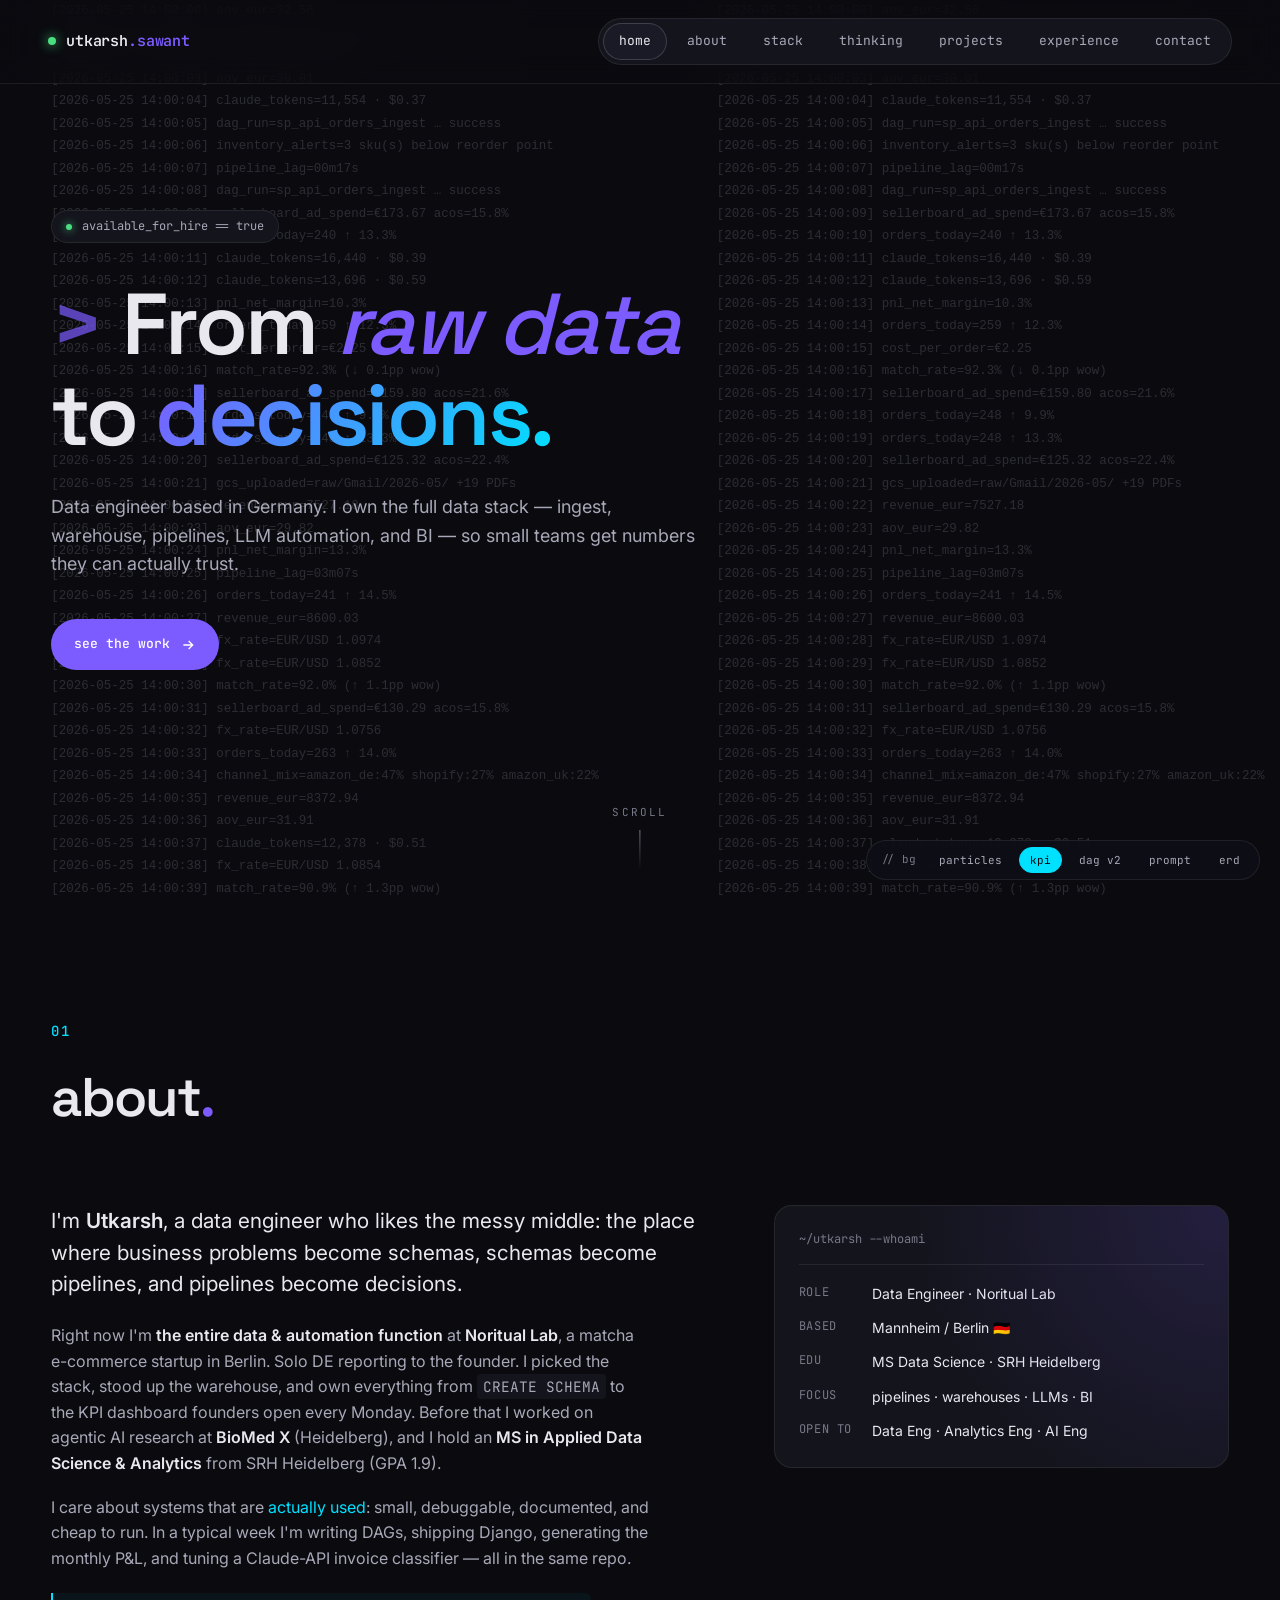
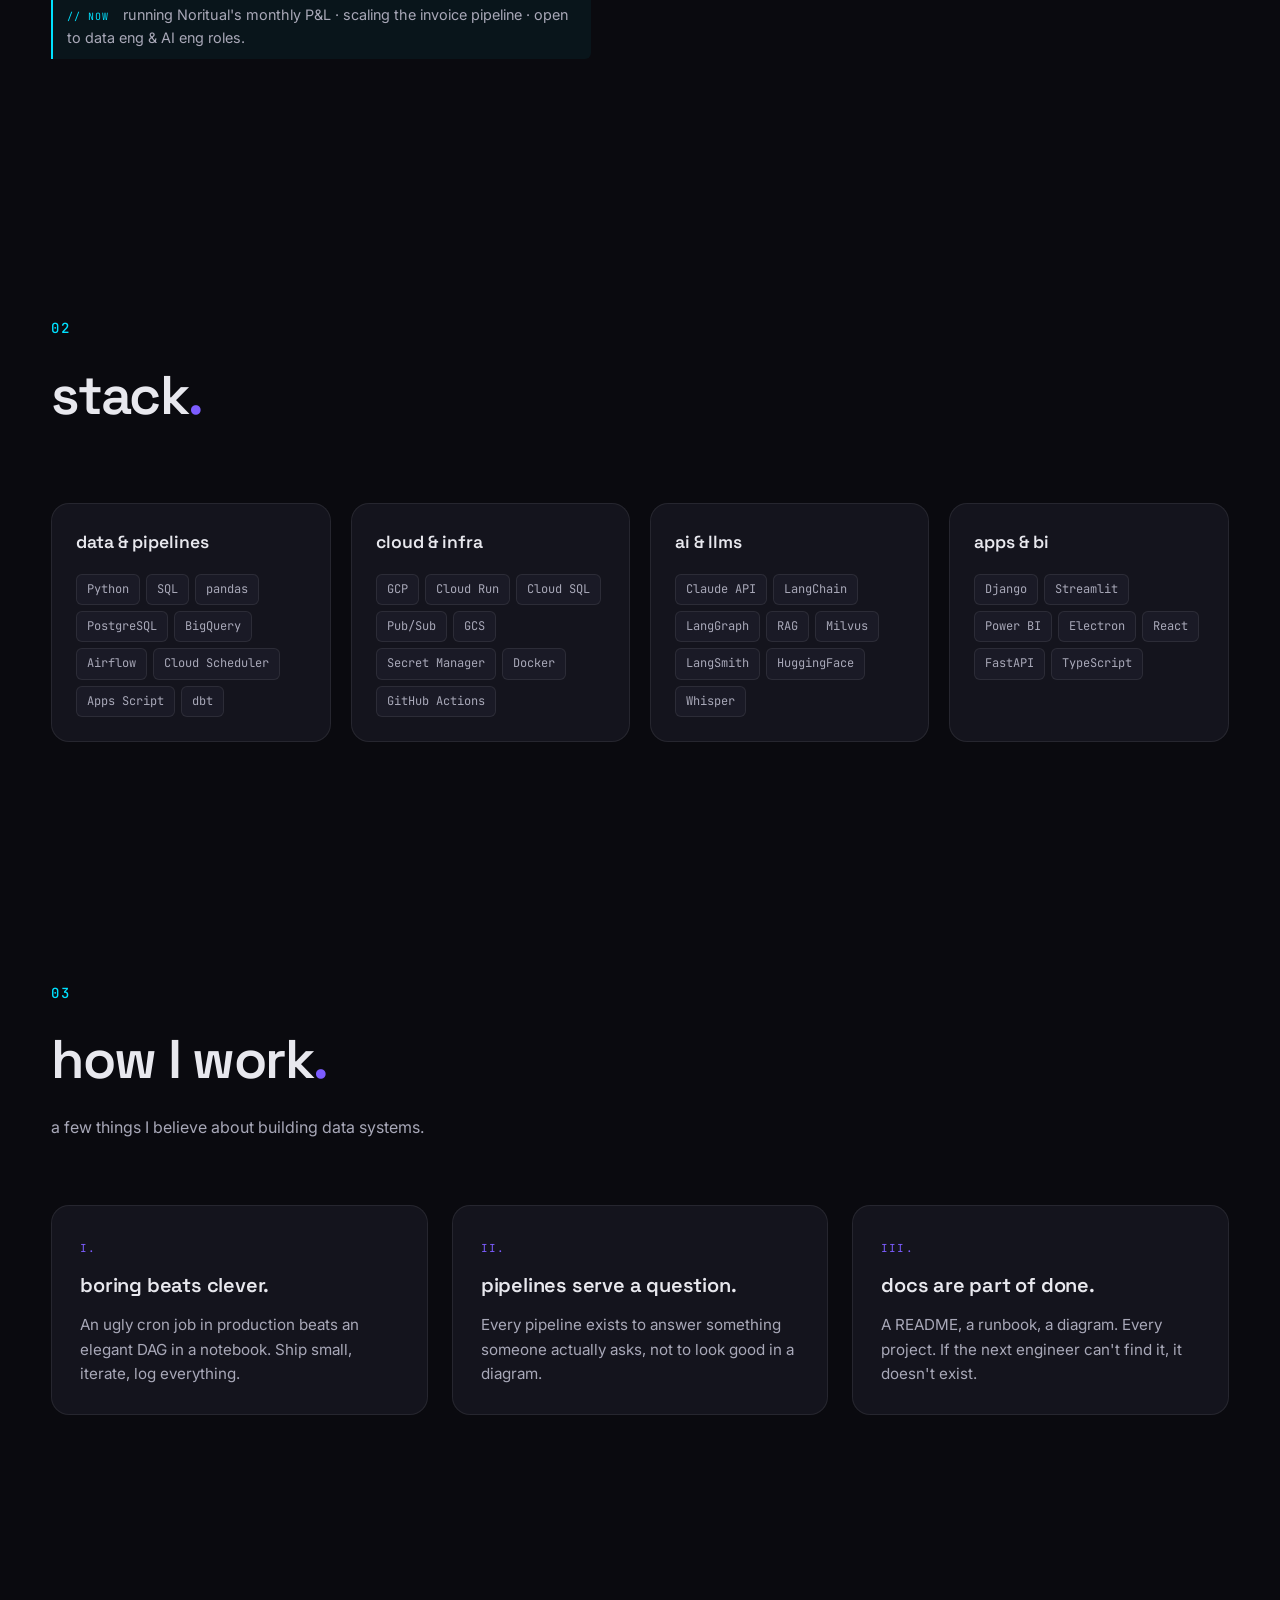
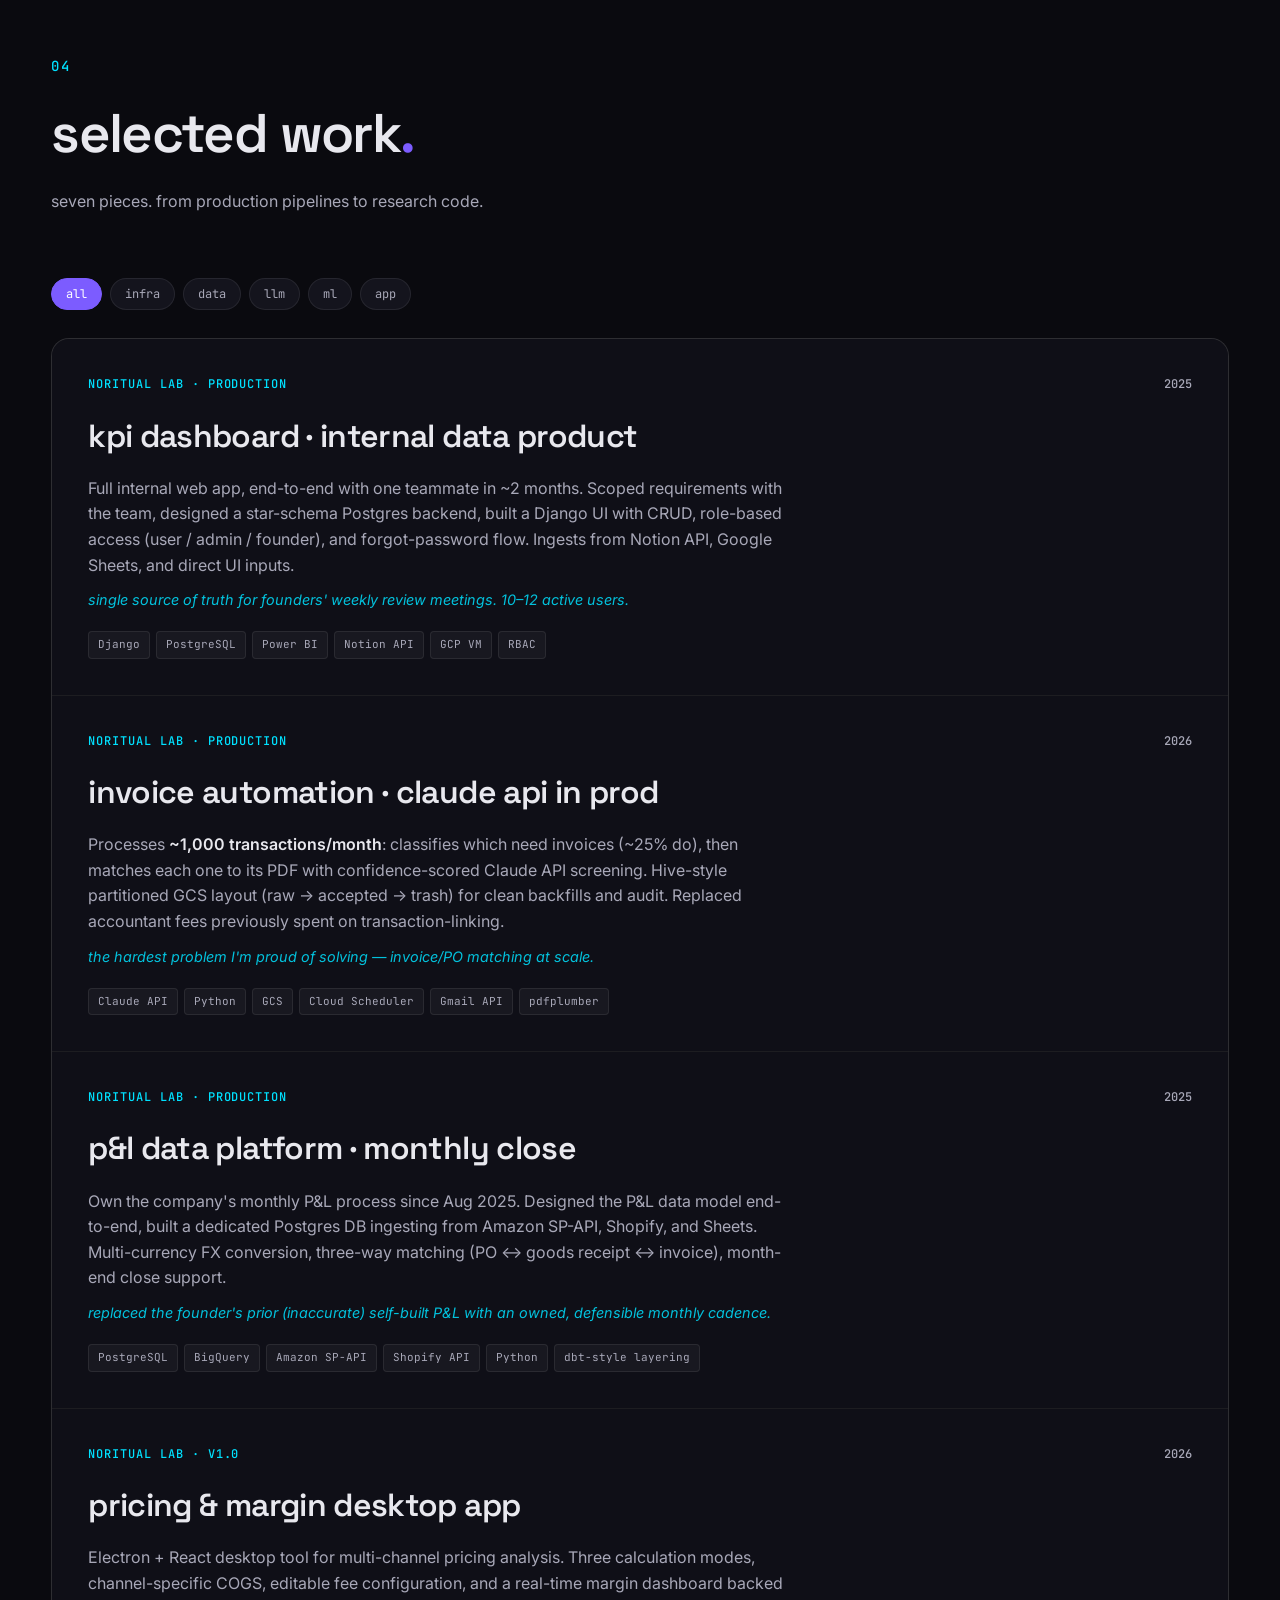
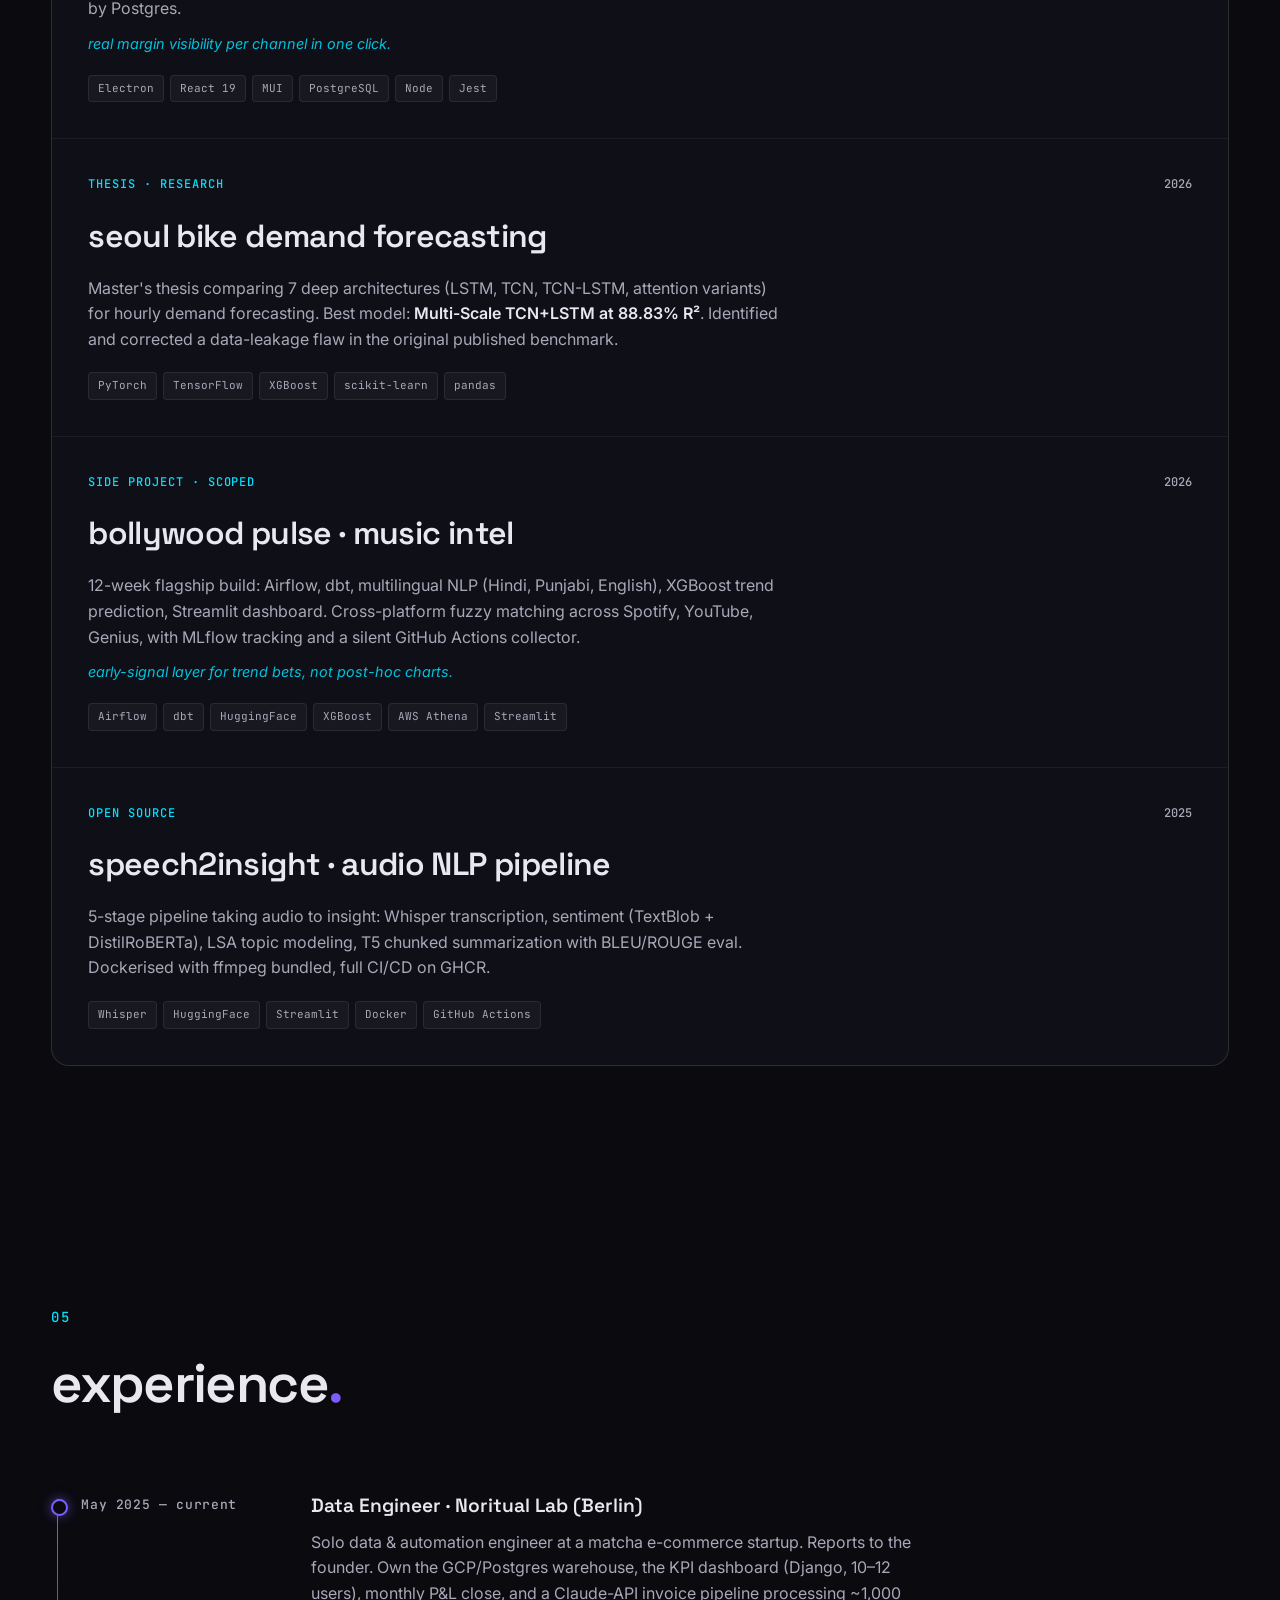
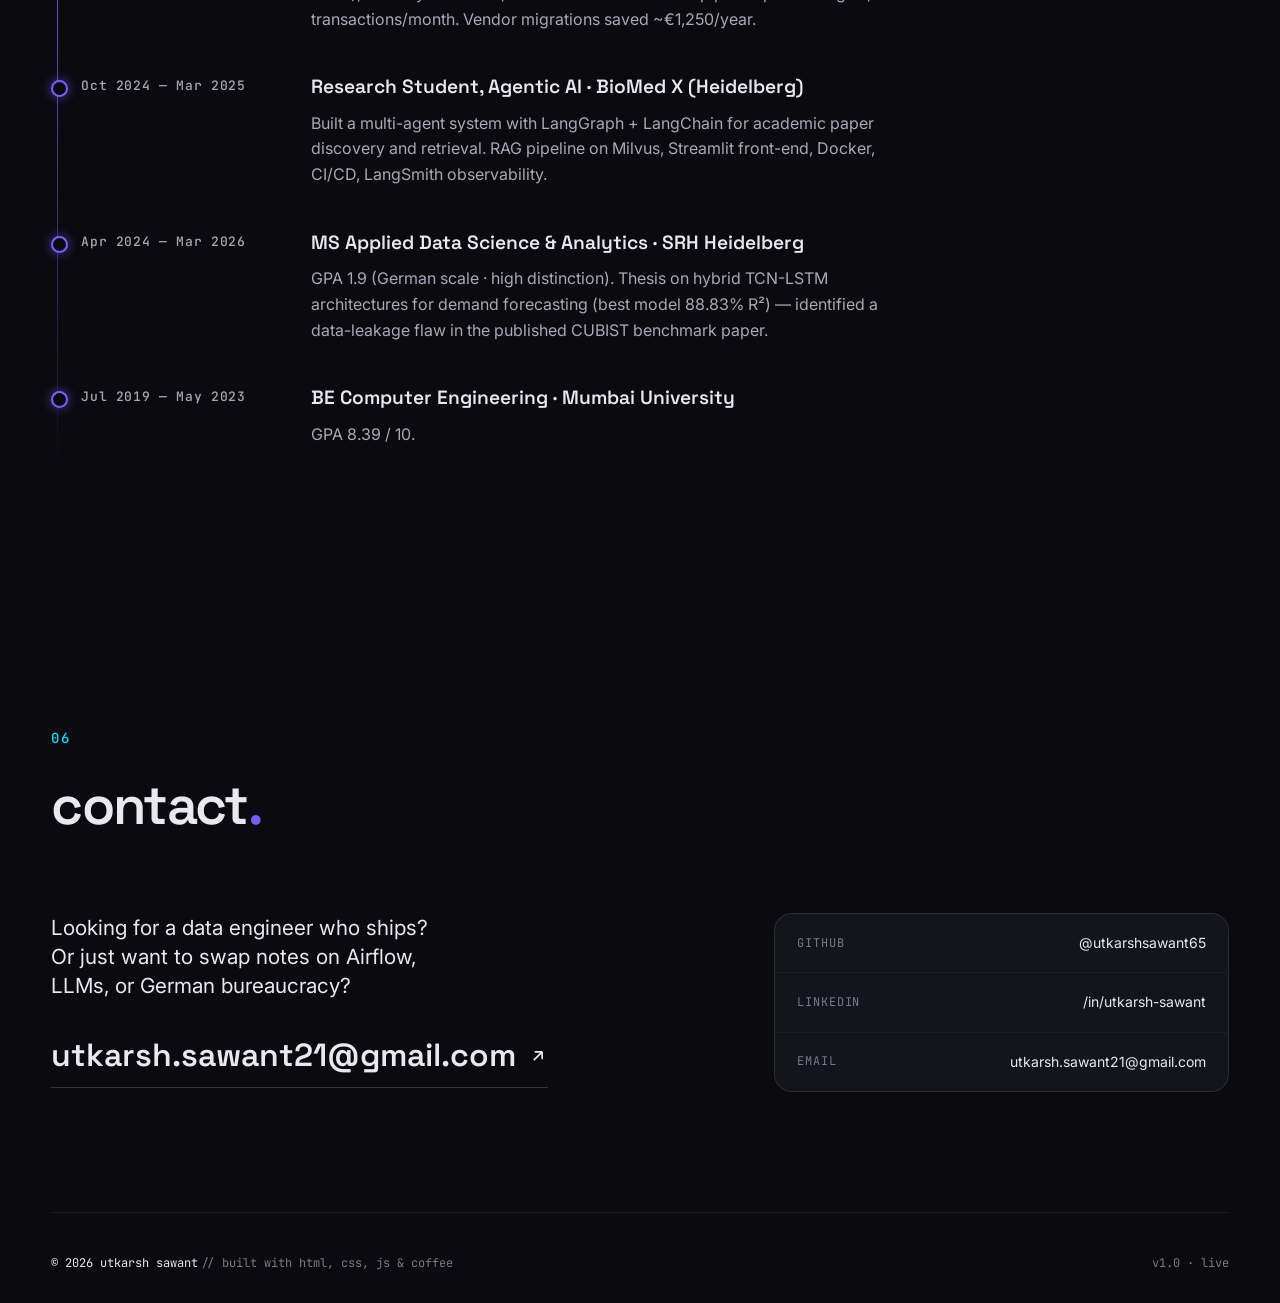
==== index.html @ b23c960d "Portfolio site: HTML/CSS/JS, GitHub Pages-ready" ====
<!doctype html>
<html lang="en">
<head>
  <meta charset="utf-8" />
  <meta name="viewport" content="width=device-width, initial-scale=1" />
  <title>Utkarsh Sawant · Data Engineer</title>
  <meta name="description" content="Utkarsh Sawant. Data engineer building cloud-native pipelines, LLM-integrated automation, and ML systems. Based in Germany." />
  <link rel="preconnect" href="https://fonts.googleapis.com" />
  <link rel="preconnect" href="https://fonts.gstatic.com" crossorigin />
  <link href="https://fonts.googleapis.com/css2?family=Inter:wght@300;400;500;600;700&family=JetBrains+Mono:wght@400;500;600&family=Space+Grotesk:wght@500;600;700&display=swap" rel="stylesheet" />
  <link rel="stylesheet" href="css/styles.css" />
</head>
<body data-bg="kpi">
  <!-- background variants (only the one matching [data-bg] on body is shown) -->
  <canvas id="bg-canvas" class="bg-layer bg-particles" aria-hidden="true"></canvas>
  <div class="grid-overlay bg-layer bg-particles" aria-hidden="true"></div>

  <!-- v2: live KPI ticker (realistic metrics + timestamps streaming) -->
  <div class="bg-layer bg-kpi" aria-hidden="true">
    <pre class="kpi-stream"></pre>
    <pre class="kpi-stream kpi-stream--b"></pre>
  </div>

  <!-- v2: labeled real-pipeline DAG -->
  <div class="bg-layer bg-dag2" aria-hidden="true">
    <svg viewBox="0 0 1600 900" preserveAspectRatio="xMidYMid slice" width="100%" height="100%">
      <g class="dag2-edges" stroke="rgba(124,92,255,0.28)" stroke-width="1.2" fill="none">
        <path id="e1" d="M 240,160 C 380,160 420,300 560,300"/>
        <path id="e2" d="M 240,320 C 380,320 420,300 560,300"/>
        <path id="e3" d="M 240,480 C 380,480 420,460 560,460"/>
        <path id="e4" d="M 240,640 C 380,640 420,640 560,640"/>
        <path id="e5" d="M 720,300 C 860,300 900,380 1040,380"/>
        <path id="e6" d="M 720,460 C 860,460 900,460 1040,460"/>
        <path id="e7" d="M 720,640 C 860,640 900,540 1040,540"/>
        <path id="e8" d="M 1200,380 C 1320,380 1340,460 1460,460"/>
        <path id="e9" d="M 1200,460 C 1320,460 1340,460 1460,460"/>
        <path id="e10" d="M 1200,540 C 1320,540 1340,460 1460,460"/>
      </g>
      <g class="dag2-nodes" font-family="JetBrains Mono, monospace" font-size="13">
        <g transform="translate(140,140)"><rect width="200" height="40" rx="6" fill="rgba(15,15,23,0.85)" stroke="rgba(0,225,255,0.5)"/><text x="100" y="25" text-anchor="middle" fill="#a8a8b8">SP-API · orders</text></g>
        <g transform="translate(140,300)"><rect width="200" height="40" rx="6" fill="rgba(15,15,23,0.85)" stroke="rgba(0,225,255,0.5)"/><text x="100" y="25" text-anchor="middle" fill="#a8a8b8">Shopify · DTC</text></g>
        <g transform="translate(140,460)"><rect width="200" height="40" rx="6" fill="rgba(15,15,23,0.85)" stroke="rgba(0,225,255,0.5)"/><text x="100" y="25" text-anchor="middle" fill="#a8a8b8">Sheets · finance</text></g>
        <g transform="translate(140,620)"><rect width="200" height="40" rx="6" fill="rgba(15,15,23,0.85)" stroke="rgba(0,225,255,0.5)"/><text x="100" y="25" text-anchor="middle" fill="#a8a8b8">Notion · KPI defs</text></g>
        <g transform="translate(560,280)"><rect width="160" height="40" rx="6" fill="rgba(15,15,23,0.85)" stroke="rgba(124,92,255,0.5)"/><text x="80" y="25" text-anchor="middle" fill="#a8a8b8">stg_orders</text></g>
        <g transform="translate(560,440)"><rect width="160" height="40" rx="6" fill="rgba(15,15,23,0.85)" stroke="rgba(124,92,255,0.5)"/><text x="80" y="25" text-anchor="middle" fill="#a8a8b8">stg_txns</text></g>
        <g transform="translate(560,620)"><rect width="160" height="40" rx="6" fill="rgba(15,15,23,0.85)" stroke="rgba(124,92,255,0.5)"/><text x="80" y="25" text-anchor="middle" fill="#a8a8b8">stg_kpi</text></g>
        <g transform="translate(1040,360)"><rect width="160" height="40" rx="6" fill="rgba(15,15,23,0.85)" stroke="rgba(255,92,176,0.5)"/><text x="80" y="25" text-anchor="middle" fill="#a8a8b8">fct_orders</text></g>
        <g transform="translate(1040,440)"><rect width="160" height="40" rx="6" fill="rgba(15,15,23,0.85)" stroke="rgba(255,92,176,0.5)"/><text x="80" y="25" text-anchor="middle" fill="#a8a8b8">fct_pnl</text></g>
        <g transform="translate(1040,520)"><rect width="160" height="40" rx="6" fill="rgba(15,15,23,0.85)" stroke="rgba(255,92,176,0.5)"/><text x="80" y="25" text-anchor="middle" fill="#a8a8b8">mart_kpi</text></g>
        <g transform="translate(1380,440)"><rect width="160" height="40" rx="6" fill="rgba(15,15,23,0.85)" stroke="rgba(0,225,255,0.7)"/><text x="80" y="25" text-anchor="middle" fill="#e8e8ee">dashboard</text></g>
      </g>
      <g class="dag2-pulses" fill="#00e1ff">
        <circle r="3"><animateMotion dur="6s" repeatCount="indefinite"><mpath href="#e1"/></animateMotion></circle>
        <circle r="3"><animateMotion dur="7s" begin="1s" repeatCount="indefinite"><mpath href="#e3"/></animateMotion></circle>
        <circle r="3"><animateMotion dur="6.5s" begin="2.5s" repeatCount="indefinite"><mpath href="#e5"/></animateMotion></circle>
        <circle r="3"><animateMotion dur="6s" begin="3.5s" repeatCount="indefinite"><mpath href="#e6"/></animateMotion></circle>
        <circle r="3"><animateMotion dur="5.5s" begin="4.5s" repeatCount="indefinite"><mpath href="#e9"/></animateMotion></circle>
      </g>
    </svg>
  </div>

  <!-- v2: typing terminal prompt -->
  <div class="bg-layer bg-prompt" aria-hidden="true">
    <pre class="prompt-window">
<span class="prompt-header mono">noritual@prod-warehouse · psql 15.4</span>
<span class="prompt-line mono"><span class="prompt-ps">noritual=&gt;</span> <span class="prompt-typed"></span><span class="prompt-cursor">_</span></span>
    </pre>
  </div>

  <!-- v2: ER diagram ghost -->
  <div class="bg-layer bg-erd" aria-hidden="true">
    <svg viewBox="0 0 1600 900" preserveAspectRatio="xMidYMid slice" width="100%" height="100%" font-family="JetBrains Mono, monospace" font-size="12">
      <g stroke="rgba(124,92,255,0.22)" stroke-width="1" fill="none">
        <path d="M 320,260 C 460,260 520,420 660,420"/>
        <path d="M 320,540 C 460,540 520,460 660,460"/>
        <path d="M 980,420 C 1120,420 1180,260 1320,260"/>
        <path d="M 980,460 C 1120,460 1180,540 1320,540"/>
      </g>
      <g class="erd-tables">
        <g transform="translate(160,200)">
          <rect width="260" height="180" rx="4" fill="rgba(15,15,23,0.7)" stroke="rgba(0,225,255,0.35)"/>
          <text x="14" y="26" fill="#00e1ff">fct_orders</text>
          <line x1="0" y1="38" x2="260" y2="38" stroke="rgba(0,225,255,0.25)"/>
          <text x="14" y="60" fill="#a8a8b8">order_id      PK uuid</text>
          <text x="14" y="80" fill="#a8a8b8">sku_id        FK uuid</text>
          <text x="14" y="100" fill="#a8a8b8">channel       text</text>
          <text x="14" y="120" fill="#a8a8b8">order_date    timestamp</text>
          <text x="14" y="140" fill="#a8a8b8">revenue_eur   numeric</text>
          <text x="14" y="160" fill="#a8a8b8">cogs_eur      numeric</text>
        </g>
        <g transform="translate(160,480)">
          <rect width="260" height="160" rx="4" fill="rgba(15,15,23,0.7)" stroke="rgba(124,92,255,0.35)"/>
          <text x="14" y="26" fill="#7c5cff">fct_invoices</text>
          <line x1="0" y1="38" x2="260" y2="38" stroke="rgba(124,92,255,0.25)"/>
          <text x="14" y="60" fill="#a8a8b8">invoice_id    PK uuid</text>
          <text x="14" y="80" fill="#a8a8b8">txn_id        FK uuid</text>
          <text x="14" y="100" fill="#a8a8b8">vendor_name   text</text>
          <text x="14" y="120" fill="#a8a8b8">amount_eur    numeric</text>
          <text x="14" y="140" fill="#a8a8b8">match_conf    numeric</text>
        </g>
        <g transform="translate(660,380)">
          <rect width="320" height="160" rx="4" fill="rgba(15,15,23,0.7)" stroke="rgba(255,92,176,0.35)"/>
          <text x="14" y="26" fill="#ff5cb0">mart_pnl_monthly</text>
          <line x1="0" y1="38" x2="320" y2="38" stroke="rgba(255,92,176,0.25)"/>
          <text x="14" y="60" fill="#a8a8b8">month         PK date</text>
          <text x="14" y="80" fill="#a8a8b8">revenue_total numeric</text>
          <text x="14" y="100" fill="#a8a8b8">cogs_total    numeric</text>
          <text x="14" y="120" fill="#a8a8b8">opex_total    numeric</text>
          <text x="14" y="140" fill="#a8a8b8">net_margin    numeric</text>
        </g>
        <g transform="translate(1320,200)">
          <rect width="220" height="140" rx="4" fill="rgba(15,15,23,0.7)" stroke="rgba(0,225,255,0.35)"/>
          <text x="14" y="26" fill="#00e1ff">dim_sku</text>
          <line x1="0" y1="38" x2="220" y2="38" stroke="rgba(0,225,255,0.25)"/>
          <text x="14" y="60" fill="#a8a8b8">sku_id    PK uuid</text>
          <text x="14" y="80" fill="#a8a8b8">sku_name  text</text>
          <text x="14" y="100" fill="#a8a8b8">category  text</text>
          <text x="14" y="120" fill="#a8a8b8">launched  date</text>
        </g>
        <g transform="translate(1320,480)">
          <rect width="220" height="140" rx="4" fill="rgba(15,15,23,0.7)" stroke="rgba(0,225,255,0.35)"/>
          <text x="14" y="26" fill="#00e1ff">dim_channel</text>
          <line x1="0" y1="38" x2="220" y2="38" stroke="rgba(0,225,255,0.25)"/>
          <text x="14" y="60" fill="#a8a8b8">channel_id  PK</text>
          <text x="14" y="80" fill="#a8a8b8">name        text</text>
          <text x="14" y="100" fill="#a8a8b8">fee_pct     numeric</text>
          <text x="14" y="120" fill="#a8a8b8">currency    text</text>
        </g>
      </g>
    </svg>
  </div>

  <!-- background switcher (temporary, for A/B testing) -->
  <div class="bg-switcher" role="group" aria-label="background style">
    <span class="bg-switcher-label mono">// bg</span>
    <button type="button" data-bg-pick="particles" title="particles + grid (baseline)">particles</button>
    <button type="button" data-bg-pick="kpi" title="live KPI ticker">kpi</button>
    <button type="button" data-bg-pick="dag2" title="labeled DAG pipeline">dag v2</button>
    <button type="button" data-bg-pick="prompt" title="typing psql prompt">prompt</button>
    <button type="button" data-bg-pick="erd" title="ER diagram ghost">erd</button>
  </div>

  <div class="cursor-glow" aria-hidden="true"></div>

  <header class="site-header">
    <a href="#home" class="brand">
      <span class="brand-dot"></span>
      <span class="brand-text">utkarsh<span class="brand-accent">.sawant</span></span>
    </a>
    <button class="nav-toggle" aria-label="Toggle navigation" aria-expanded="false">
      <span></span><span></span><span></span>
    </button>
    <nav class="primary-nav" aria-label="Primary">
      <ul>
        <li><a href="#home" data-nav>home</a></li>
        <li><a href="#about" data-nav>about</a></li>
        <li><a href="#stack" data-nav>stack</a></li>
        <li><a href="#thinking" data-nav>thinking</a></li>
        <li><a href="#projects" data-nav>projects</a></li>
        <li><a href="#experience" data-nav>experience</a></li>
        <li><a href="#contact" data-nav>contact</a></li>
      </ul>
    </nav>
  </header>

  <main>
    <!-- HERO -->
    <section id="home" class="hero">
      <div class="hero-meta" data-animate>
        <span class="status-dot"></span>
        <span class="mono">available_for_hire == true</span>
      </div>
      <h1 class="hero-title">
        <span class="line" data-animate><span class="muted">&gt;</span> From <em>raw data</em></span>
        <span class="line" data-animate>to <span class="grad">decisions.</span></span>
      </h1>
      <p class="hero-sub" data-animate>
        Data engineer based in Germany. I own the full data stack — ingest,
        warehouse, pipelines, LLM automation, and BI — so small teams get
        numbers they can actually trust.
      </p>
      <div class="hero-cta" data-animate>
        <a href="#projects" class="btn btn-primary">
          <span>see the work</span>
          <svg viewBox="0 0 24 24" width="16" height="16" fill="none" stroke="currentColor" stroke-width="2"><path d="M5 12h14M13 6l6 6-6 6"/></svg>
        </a>
      </div>
      <div class="scroll-hint" aria-hidden="true">
        <span>scroll</span>
        <div class="scroll-line"></div>
      </div>
    </section>

    <!-- ABOUT -->
    <section id="about" class="section">
      <div class="section-head" data-animate>
        <span class="section-num mono">01</span>
        <h2>about<span class="dot">.</span></h2>
      </div>
      <div class="about-grid">
        <div class="about-text" data-animate>
          <p class="lead">
            I'm <strong>Utkarsh</strong>, a data engineer who likes the messy middle:
            the place where business problems become schemas, schemas become pipelines,
            and pipelines become decisions.
          </p>
          <p>
            Right now I'm <strong>the entire data &amp; automation function</strong>
            at <strong>Noritual Lab</strong>, a matcha e-commerce startup in Berlin.
            Solo DE reporting to the founder. I picked the stack, stood up the
            warehouse, and own everything from <span class="mono inline">CREATE SCHEMA</span>
            to the KPI dashboard founders open every Monday. Before that I worked
            on agentic AI research at <strong>BioMed X</strong> (Heidelberg), and I
            hold an <strong>MS in Applied Data Science &amp; Analytics</strong>
            from SRH Heidelberg (GPA 1.9).
          </p>
          <p>
            I care about systems that are <em>actually used</em>: small, debuggable,
            documented, and cheap to run. In a typical week I'm writing DAGs,
            shipping Django, generating the monthly P&amp;L, and tuning a
            Claude-API invoice classifier — all in the same repo.
          </p>
          <p class="now-line">
            <span class="mono now-label">// now</span>
            running Noritual's monthly P&amp;L · scaling the invoice pipeline · open to data eng &amp; AI eng roles.
          </p>
        </div>
        <aside class="about-card" data-animate>
          <div class="card-header mono">~/utkarsh --whoami</div>
          <dl>
            <dt>role</dt><dd>Data Engineer · Noritual Lab</dd>
            <dt>based</dt><dd>Mannheim / Berlin 🇩🇪</dd>
            <dt>edu</dt><dd>MS Data Science · SRH Heidelberg</dd>
            <dt>focus</dt><dd>pipelines · warehouses · LLMs · BI</dd>
            <dt>open to</dt><dd>Data Eng · Analytics Eng · AI Eng</dd>
          </dl>
        </aside>
      </div>
    </section>

    <!-- STACK -->
    <section id="stack" class="section">
      <div class="section-head" data-animate>
        <span class="section-num mono">02</span>
        <h2>stack<span class="dot">.</span></h2>
      </div>
      <div class="stack-grid">
        <article class="stack-card" data-animate>
          <header><h3>data &amp; pipelines</h3></header>
          <ul class="chips">
            <li>Python</li><li>SQL</li><li>pandas</li><li>PostgreSQL</li>
            <li>BigQuery</li><li>Airflow</li><li>Cloud Scheduler</li>
            <li>Apps Script</li><li>dbt</li>
          </ul>
        </article>
        <article class="stack-card" data-animate>
          <header><h3>cloud &amp; infra</h3></header>
          <ul class="chips">
            <li>GCP</li><li>Cloud Run</li><li>Cloud SQL</li>
            <li>Pub/Sub</li><li>GCS</li><li>Secret Manager</li>
            <li>Docker</li><li>GitHub Actions</li>
          </ul>
        </article>
        <article class="stack-card" data-animate>
          <header><h3>ai &amp; llms</h3></header>
          <ul class="chips">
            <li>Claude API</li><li>LangChain</li><li>LangGraph</li>
            <li>RAG</li><li>Milvus</li><li>LangSmith</li>
            <li>HuggingFace</li><li>Whisper</li>
          </ul>
        </article>
        <article class="stack-card" data-animate>
          <header><h3>apps &amp; bi</h3></header>
          <ul class="chips">
            <li>Django</li><li>Streamlit</li><li>Power BI</li>
            <li>Electron</li><li>React</li><li>FastAPI</li>
            <li>TypeScript</li>
          </ul>
        </article>
      </div>
    </section>

    <!-- HOW I THINK -->
    <section id="thinking" class="section">
      <div class="section-head" data-animate>
        <span class="section-num mono">03</span>
        <h2>how I work<span class="dot">.</span></h2>
        <p class="section-sub">a few things I believe about building data systems.</p>
      </div>
      <div class="principles">
        <article class="principle" data-animate>
          <span class="principle-num mono">i.</span>
          <h3>boring beats clever.</h3>
          <p>An ugly cron job in production beats an elegant DAG in a notebook. Ship small, iterate, log everything.</p>
        </article>
        <article class="principle" data-animate>
          <span class="principle-num mono">ii.</span>
          <h3>pipelines serve a question.</h3>
          <p>Every pipeline exists to answer something someone actually asks, not to look good in a diagram.</p>
        </article>
        <article class="principle" data-animate>
          <span class="principle-num mono">iii.</span>
          <h3>docs are part of done.</h3>
          <p>A README, a runbook, a diagram. Every project. If the next engineer can't find it, it doesn't exist.</p>
        </article>
      </div>
    </section>

    <!-- PROJECTS -->
    <section id="projects" class="section">
      <div class="section-head" data-animate>
        <span class="section-num mono">04</span>
        <h2>selected work<span class="dot">.</span></h2>
        <p class="section-sub">seven pieces. from production pipelines to research code.</p>
      </div>

      <div class="project-filters" role="tablist" data-animate>
        <button class="chip-filter is-active" data-filter="all" type="button">all</button>
        <button class="chip-filter" data-filter="infra" type="button">infra</button>
        <button class="chip-filter" data-filter="data" type="button">data</button>
        <button class="chip-filter" data-filter="llm" type="button">llm</button>
        <button class="chip-filter" data-filter="ml" type="button">ml</button>
        <button class="chip-filter" data-filter="app" type="button">app</button>
      </div>

      <div class="project-list">

        <article class="project" data-tags="app data" data-animate>
          <div class="project-meta">
            <span class="mono tag">noritual lab · production</span>
            <span class="mono year">2025</span>
          </div>
          <h3>kpi dashboard · internal data product</h3>
          <p class="project-blurb">
            Full internal web app, end-to-end with one teammate in ~2 months.
            Scoped requirements with the team, designed a star-schema Postgres
            backend, built a Django UI with CRUD, role-based access (user /
            admin / founder), and forgot-password flow. Ingests from Notion API,
            Google Sheets, and direct UI inputs.
            <span class="why">single source of truth for founders' weekly review meetings. 10–12 active users.</span>
          </p>
          <ul class="project-tech">
            <li>Django</li><li>PostgreSQL</li><li>Power BI</li>
            <li>Notion API</li><li>GCP VM</li><li>RBAC</li>
          </ul>
        </article>

        <article class="project" data-tags="llm data infra" data-animate>
          <div class="project-meta">
            <span class="mono tag">noritual lab · production</span>
            <span class="mono year">2026</span>
          </div>
          <h3>invoice automation · claude api in prod</h3>
          <p class="project-blurb">
            Processes <strong>~1,000 transactions/month</strong>: classifies
            which need invoices (~25% do), then matches each one to its PDF
            with confidence-scored Claude API screening. Hive-style partitioned
            GCS layout (raw → accepted → trash) for clean backfills and audit.
            Replaced accountant fees previously spent on transaction-linking.
            <span class="why">the hardest problem I'm proud of solving — invoice/PO matching at scale.</span>
          </p>
          <ul class="project-tech">
            <li>Claude API</li><li>Python</li><li>GCS</li>
            <li>Cloud Scheduler</li><li>Gmail API</li><li>pdfplumber</li>
          </ul>
        </article>

        <article class="project" data-tags="infra data" data-animate>
          <div class="project-meta">
            <span class="mono tag">noritual lab · production</span>
            <span class="mono year">2025</span>
          </div>
          <h3>p&amp;l data platform · monthly close</h3>
          <p class="project-blurb">
            Own the company's monthly P&amp;L process since Aug 2025. Designed
            the P&amp;L data model end-to-end, built a dedicated Postgres DB
            ingesting from Amazon SP-API, Shopify, and Sheets. Multi-currency
            FX conversion, three-way matching (PO ↔ goods receipt ↔ invoice),
            month-end close support.
            <span class="why">replaced the founder's prior (inaccurate) self-built P&amp;L with an owned, defensible monthly cadence.</span>
          </p>
          <ul class="project-tech">
            <li>PostgreSQL</li><li>BigQuery</li><li>Amazon SP-API</li>
            <li>Shopify API</li><li>Python</li><li>dbt-style layering</li>
          </ul>
        </article>

        <article class="project" data-tags="app data" data-animate>
          <div class="project-meta">
            <span class="mono tag">noritual lab · v1.0</span>
            <span class="mono year">2026</span>
          </div>
          <h3>pricing &amp; margin desktop app</h3>
          <p class="project-blurb">
            Electron + React desktop tool for multi-channel pricing analysis.
            Three calculation modes, channel-specific COGS, editable fee
            configuration, and a real-time margin dashboard backed by Postgres.
            <span class="why">real margin visibility per channel in one click.</span>
          </p>
          <ul class="project-tech">
            <li>Electron</li><li>React 19</li><li>MUI</li>
            <li>PostgreSQL</li><li>Node</li><li>Jest</li>
          </ul>
        </article>

        <article class="project" data-tags="ml" data-animate>
          <div class="project-meta">
            <span class="mono tag">thesis · research</span>
            <span class="mono year">2026</span>
          </div>
          <h3>seoul bike demand forecasting</h3>
          <p class="project-blurb">
            Master's thesis comparing 7 deep architectures (LSTM, TCN,
            TCN-LSTM, attention variants) for hourly demand forecasting.
            Best model: <strong>Multi-Scale TCN+LSTM at 88.83% R²</strong>.
            Identified and corrected a data-leakage flaw in the original
            published benchmark.
          </p>
          <ul class="project-tech">
            <li>PyTorch</li><li>TensorFlow</li><li>XGBoost</li>
            <li>scikit-learn</li><li>pandas</li>
          </ul>
        </article>

        <article class="project" data-tags="data ml" data-animate>
          <div class="project-meta">
            <span class="mono tag">side project · scoped</span>
            <span class="mono year">2026</span>
          </div>
          <h3>bollywood pulse · music intel</h3>
          <p class="project-blurb">
            12-week flagship build: Airflow, dbt, multilingual NLP
            (Hindi, Punjabi, English), XGBoost trend prediction, Streamlit
            dashboard. Cross-platform fuzzy matching across Spotify, YouTube,
            Genius, with MLflow tracking and a silent GitHub Actions collector.
            <span class="why">early-signal layer for trend bets, not post-hoc charts.</span>
          </p>
          <ul class="project-tech">
            <li>Airflow</li><li>dbt</li><li>HuggingFace</li>
            <li>XGBoost</li><li>AWS Athena</li><li>Streamlit</li>
          </ul>
        </article>

        <article class="project" data-tags="llm ml" data-animate>
          <div class="project-meta">
            <span class="mono tag">open source</span>
            <span class="mono year">2025</span>
          </div>
          <h3>speech2insight · audio NLP pipeline</h3>
          <p class="project-blurb">
            5-stage pipeline taking audio to insight: Whisper transcription,
            sentiment (TextBlob + DistilRoBERTa), LSA topic modeling,
            T5 chunked summarization with BLEU/ROUGE eval. Dockerised with
            ffmpeg bundled, full CI/CD on GHCR.
          </p>
          <ul class="project-tech">
            <li>Whisper</li><li>HuggingFace</li><li>Streamlit</li>
            <li>Docker</li><li>GitHub Actions</li>
          </ul>
        </article>

      </div>
    </section>

    <!-- EXPERIENCE -->
    <section id="experience" class="section">
      <div class="section-head" data-animate>
        <span class="section-num mono">05</span>
        <h2>experience<span class="dot">.</span></h2>
      </div>
      <ol class="timeline">
        <li class="timeline-item" data-animate>
          <div class="timeline-when mono">May 2025 — current</div>
          <div class="timeline-what">
            <h3>Data Engineer · Noritual Lab (Berlin)</h3>
            <p>
              Solo data &amp; automation engineer at a matcha e-commerce startup.
              Reports to the founder. Own the GCP/Postgres warehouse, the KPI
              dashboard (Django, 10–12 users), monthly P&amp;L close, and a
              Claude-API invoice pipeline processing ~1,000 transactions/month.
              Vendor migrations saved ~€1,250/year.
            </p>
          </div>
        </li>
        <li class="timeline-item" data-animate>
          <div class="timeline-when mono">Oct 2024 — Mar 2025</div>
          <div class="timeline-what">
            <h3>Research Student, Agentic AI · BioMed X (Heidelberg)</h3>
            <p>
              Built a multi-agent system with LangGraph + LangChain for academic
              paper discovery and retrieval. RAG pipeline on Milvus, Streamlit
              front-end, Docker, CI/CD, LangSmith observability.
            </p>
          </div>
        </li>
        <li class="timeline-item" data-animate>
          <div class="timeline-when mono">Apr 2024 — Mar 2026</div>
          <div class="timeline-what">
            <h3>MS Applied Data Science &amp; Analytics · SRH Heidelberg</h3>
            <p>
              GPA 1.9 (German scale · high distinction). Thesis on hybrid
              TCN-LSTM architectures for demand forecasting (best model 88.83%
              R²) — identified a data-leakage flaw in the published CUBIST
              benchmark paper.
            </p>
          </div>
        </li>
        <li class="timeline-item" data-animate>
          <div class="timeline-when mono">Jul 2019 — May 2023</div>
          <div class="timeline-what">
            <h3>BE Computer Engineering · Mumbai University</h3>
            <p>GPA 8.39 / 10.</p>
          </div>
        </li>
      </ol>
    </section>

    <!-- CONTACT -->
    <section id="contact" class="section contact">
      <div class="section-head" data-animate>
        <span class="section-num mono">06</span>
        <h2>contact<span class="dot">.</span></h2>
      </div>
      <div class="contact-grid">
        <div data-animate>
          <p class="contact-lead">
            Looking for a data engineer who ships? Or just want to swap notes
            on Airflow, LLMs, or German bureaucracy?
          </p>
          <a href="mailto:utkarsh.sawant21@gmail.com" class="contact-mail">
            utkarsh.sawant21@gmail.com
            <svg viewBox="0 0 24 24" width="20" height="20" fill="none" stroke="currentColor" stroke-width="2"><path d="M7 17L17 7M17 7H8M17 7v9"/></svg>
          </a>
        </div>
        <ul class="contact-links" data-animate>
          <li>
            <a href="https://github.com/utkarshsawant65" target="_blank" rel="noopener">
              <span class="mono">github</span>
              <span>@utkarshsawant65</span>
            </a>
          </li>
          <li>
            <a href="https://www.linkedin.com/in/utkarsh-sawant/" target="_blank" rel="noopener">
              <span class="mono">linkedin</span>
              <span>/in/utkarsh-sawant</span>
            </a>
          </li>
          <li>
            <a href="mailto:utkarsh.sawant21@gmail.com">
              <span class="mono">email</span>
              <span>utkarsh.sawant21@gmail.com</span>
            </a>
          </li>
        </ul>
      </div>
    </section>
  </main>

  <footer class="site-footer">
    <div>
      <span class="mono">© 2026 utkarsh sawant</span>
      <span class="mono muted">// built with html, css, js &amp; coffee</span>
    </div>
    <div class="mono muted">v1.0 · live</div>
  </footer>

  <script src="js/main.js"></script>
</body>
</html>
---- css/styles.css ----
/* =========================================================
   Utkarsh Sawant — portfolio
   technical / dark / animated
   ========================================================= */

:root {
  --bg: #0a0a0f;
  --bg-2: #0f0f17;
  --surface: #14141d;
  --surface-2: #1a1a26;
  --border: rgba(255, 255, 255, 0.08);
  --border-strong: rgba(255, 255, 255, 0.16);
  --text: #e8e8ee;
  --text-dim: #a8a8b8;
  --text-mute: #787888;
  --accent: #7c5cff;        /* electric indigo */
  --accent-2: #00e1ff;      /* cyan */
  --accent-3: #ff5cb0;      /* magenta */
  --good: #4ade80;
  --shell-w: min(1200px, 92vw);
  --radius: 18px;
  --radius-sm: 10px;
  --ease: cubic-bezier(0.22, 1, 0.36, 1);
}

* { box-sizing: border-box; margin: 0; padding: 0; }

html { scroll-behavior: smooth; }

body {
  font-family: 'Inter', system-ui, -apple-system, sans-serif;
  background: var(--bg);
  color: var(--text);
  line-height: 1.6;
  font-size: 16px;
  overflow-x: hidden;
}

/* hide native cursor only while custom glow is being tracked */
body.cursor-hidden { cursor: none; }

@media (max-width: 768px) {
  body, body.cursor-hidden { cursor: auto; }
}

.mono { font-family: 'JetBrains Mono', ui-monospace, monospace; }
.muted { color: var(--text-mute); }
.inline { display: inline-block; padding: 1px 6px; background: var(--surface); border-radius: 4px; font-size: 0.9em; }

/* ============ preview banner (only on preview-noritual.html) ============ */

.preview-banner {
  position: fixed;
  top: 0; left: 0; right: 0;
  z-index: 200;
  padding: 8px 16px;
  text-align: center;
  font-size: 11px;
  letter-spacing: 0.08em;
  color: #ffd66e;
  background: rgba(255, 214, 110, 0.08);
  border-bottom: 1px solid rgba(255, 214, 110, 0.3);
  backdrop-filter: blur(10px);
  -webkit-backdrop-filter: blur(10px);
}
.preview-banner ~ .site-header { top: 32px; }
body:has(.preview-banner) { padding-top: 32px; }

/* ============ background fx ============ */

/* every background variant uses .bg-layer; visibility gated by [data-bg] on body */
.bg-layer {
  position: fixed;
  inset: 0;
  pointer-events: none;
  z-index: -2;
  opacity: 0;
  transition: opacity 0.6s var(--ease);
}
body[data-bg="particles"] .bg-particles,
body[data-bg="kpi"]       .bg-kpi,
body[data-bg="dag2"]      .bg-dag2,
body[data-bg="prompt"]    .bg-prompt,
body[data-bg="erd"]       .bg-erd {
  opacity: 1;
}

/* -- particles variant (canvas + faint grid) -- */
#bg-canvas { z-index: -2; }
.grid-overlay {
  z-index: -1;
  background-image:
    linear-gradient(rgba(255,255,255,0.025) 1px, transparent 1px),
    linear-gradient(90deg, rgba(255,255,255,0.025) 1px, transparent 1px);
  background-size: 64px 64px;
  mask-image: radial-gradient(ellipse at center, black 30%, transparent 80%);
  -webkit-mask-image: radial-gradient(ellipse at center, black 30%, transparent 80%);
}

/* -- kpi variant: realistic live metrics scrolling in two columns -- */
.bg-kpi {
  overflow: hidden;
  font-family: 'JetBrains Mono', ui-monospace, monospace;
  font-size: 12.5px;
  line-height: 1.8;
}
.bg-kpi .kpi-stream {
  position: absolute;
  left: 4vw;
  top: 0;
  width: 40vw;
  margin: 0;
  white-space: pre;
  color: rgba(168, 168, 184, 0.22);
  animation: kpi-scroll 80s linear infinite;
}
.bg-kpi .kpi-stream--b {
  left: auto; right: 4vw;
  animation-duration: 105s;
  animation-delay: -35s;
}
@keyframes kpi-scroll {
  from { transform: translateY(0); }
  to   { transform: translateY(-50%); }
}

/* -- dag v2: labeled real-pipeline DAG -- */
.bg-dag2 svg { width: 100%; height: 100%; }
.bg-dag2 .dag2-pulses circle {
  filter: drop-shadow(0 0 6px rgba(0,225,255,0.7));
}

/* -- prompt variant: a single tmux-like psql window typing queries -- */
.bg-prompt {
  display: flex;
  align-items: center;
  justify-content: center;
}
.bg-prompt .prompt-window {
  width: min(720px, 80vw);
  margin: 0;
  padding: 18px 24px;
  background: rgba(15, 15, 23, 0.55);
  border: 1px solid rgba(124, 92, 255, 0.18);
  border-radius: 12px;
  font-family: 'JetBrains Mono', ui-monospace, monospace;
  font-size: 14px;
  line-height: 1.8;
  color: rgba(168, 168, 184, 0.5);
  white-space: pre-wrap;
  box-shadow: 0 30px 80px -20px rgba(0,0,0,0.6);
}
.bg-prompt .prompt-header {
  display: block;
  color: rgba(124, 92, 255, 0.55);
  margin-bottom: 12px;
  font-size: 11px;
  letter-spacing: 0.08em;
}
.bg-prompt .prompt-ps { color: rgba(0, 225, 255, 0.55); margin-right: 6px; }
.bg-prompt .prompt-typed { color: rgba(232, 232, 238, 0.55); }
.bg-prompt .prompt-cursor {
  color: rgba(0, 225, 255, 0.7);
  animation: prompt-blink 1s steps(2) infinite;
}
@keyframes prompt-blink {
  0%, 50%   { opacity: 1; }
  51%, 100% { opacity: 0; }
}

/* -- erd variant: ghost ER diagram, static -- */
.bg-erd svg { width: 100%; height: 100%; opacity: 0.7; }

/* -- bg switcher (temporary A/B widget) -- */
.bg-switcher {
  position: fixed;
  bottom: 20px; right: 20px;
  z-index: 100;
  display: flex; align-items: center; gap: 6px;
  padding: 6px 8px;
  background: rgba(15, 15, 23, 0.85);
  backdrop-filter: blur(12px);
  -webkit-backdrop-filter: blur(12px);
  border: 1px solid var(--border);
  border-radius: 999px;
  font-family: 'JetBrains Mono', ui-monospace, monospace;
  font-size: 11px;
}
.bg-switcher-label { color: var(--text-mute); padding: 0 6px; }
.bg-switcher button {
  background: transparent;
  color: var(--text-dim);
  border: 1px solid transparent;
  padding: 5px 10px;
  border-radius: 999px;
  cursor: pointer;
  font-family: inherit;
  font-size: inherit;
  transition: color 0.2s, background 0.2s, border-color 0.2s;
}
.bg-switcher button:hover { color: var(--text); border-color: var(--border); }
.bg-switcher button.is-active {
  color: var(--bg);
  background: var(--accent-2);
  border-color: var(--accent-2);
}
@media (max-width: 720px) {
  .bg-switcher { bottom: 12px; right: 12px; padding: 4px 6px; font-size: 10px; }
  .bg-switcher button { padding: 4px 8px; }
}

.cursor-glow {
  position: fixed;
  width: 32px;
  height: 32px;
  border-radius: 50%;
  border: 1px solid rgba(124, 92, 255, 0.6);
  pointer-events: none;
  z-index: 9999;
  top: 0; left: 0;
  transform: translate(-100px, -100px);
  opacity: 0;
  transition: width 0.25s var(--ease), height 0.25s var(--ease),
              background 0.25s var(--ease), border-color 0.25s var(--ease),
              opacity 0.2s var(--ease);
  mix-blend-mode: difference;
}
.cursor-glow.is-visible { opacity: 1; }
.cursor-glow.is-hover {
  width: 60px; height: 60px;
  background: rgba(124, 92, 255, 0.15);
  border-color: var(--accent-2);
}

/* ============ header ============ */

.site-header {
  position: fixed; top: 0; left: 0; right: 0;
  z-index: 100;
  display: flex; align-items: center; justify-content: space-between;
  padding: 18px clamp(20px, 4vw, 48px);
  backdrop-filter: blur(16px);
  -webkit-backdrop-filter: blur(16px);
  background: rgba(10, 10, 15, 0.6);
  border-bottom: 1px solid var(--border);
}

.brand {
  display: flex; align-items: center; gap: 10px;
  text-decoration: none; color: var(--text);
  font-family: 'JetBrains Mono', monospace;
  font-weight: 600; font-size: 15px;
  letter-spacing: -0.01em;
}
.brand-dot {
  width: 8px; height: 8px; border-radius: 50%;
  background: var(--good);
  box-shadow: 0 0 12px var(--good);
  animation: pulse 2s ease-in-out infinite;
}
.brand-accent { color: var(--accent); }

@keyframes pulse {
  0%, 100% { opacity: 1; transform: scale(1); }
  50% { opacity: 0.6; transform: scale(0.85); }
}

.primary-nav ul {
  display: flex; gap: 4px;
  list-style: none;
  background: var(--surface);
  border: 1px solid var(--border);
  border-radius: 999px;
  padding: 4px;
}
.primary-nav a {
  display: block;
  padding: 8px 16px;
  font-family: 'JetBrains Mono', monospace;
  font-size: 13px;
  text-decoration: none;
  color: var(--text-dim);
  border-radius: 999px;
  transition: color 0.2s var(--ease), background 0.2s var(--ease);
}
.primary-nav a:hover { color: var(--text); }
.primary-nav a.is-active {
  color: var(--text);
  background: var(--surface-2);
  box-shadow: inset 0 0 0 1px var(--border-strong);
}

.nav-toggle {
  display: none;
  background: transparent;
  border: 1px solid var(--border);
  border-radius: 8px;
  width: 40px; height: 40px;
  cursor: pointer;
  flex-direction: column;
  justify-content: center;
  align-items: center;
  gap: 4px;
}
.nav-toggle span {
  width: 18px; height: 2px;
  background: var(--text);
  transition: transform 0.3s var(--ease), opacity 0.3s var(--ease);
}
.nav-toggle[aria-expanded="true"] span:nth-child(1) { transform: translateY(6px) rotate(45deg); }
.nav-toggle[aria-expanded="true"] span:nth-child(2) { opacity: 0; }
.nav-toggle[aria-expanded="true"] span:nth-child(3) { transform: translateY(-6px) rotate(-45deg); }

@media (max-width: 820px) {
  .nav-toggle { display: flex; }
  .primary-nav {
    position: absolute; top: 100%; right: 16px;
    background: var(--surface);
    border: 1px solid var(--border);
    border-radius: 16px;
    padding: 12px;
    transform: translateY(-10px);
    opacity: 0; visibility: hidden;
    transition: all 0.25s var(--ease);
  }
  .primary-nav.is-open {
    transform: translateY(8px);
    opacity: 1; visibility: visible;
  }
  .primary-nav ul {
    flex-direction: column;
    background: transparent; border: none; padding: 0;
  }
  .primary-nav a { padding: 10px 18px; }
}

/* ============ hero ============ */

.hero {
  width: var(--shell-w);
  margin: 0 auto;
  min-height: 100vh;
  padding: 140px 0 80px;
  display: flex; flex-direction: column; justify-content: center;
  position: relative;
}

.hero-meta {
  display: inline-flex; align-items: center; gap: 10px;
  align-self: flex-start;
  padding: 6px 14px;
  background: var(--surface);
  border: 1px solid var(--border);
  border-radius: 999px;
  font-size: 12px;
  color: var(--text-dim);
  margin-bottom: 36px;
}
.status-dot {
  width: 6px; height: 6px; border-radius: 50%;
  background: var(--good);
  box-shadow: 0 0 8px var(--good);
}

.hero-title {
  font-family: 'Space Grotesk', sans-serif;
  font-size: clamp(2.6rem, 7vw, 5.4rem);
  font-weight: 600;
  line-height: 1.05;
  letter-spacing: -0.03em;
  margin-bottom: 32px;
}
.hero-title .line {
  display: block;
  overflow: hidden;
}
.hero-title em {
  font-style: italic;
  font-weight: 500;
  color: var(--accent);
}
.hero-title .grad {
  background: linear-gradient(120deg, var(--accent), var(--accent-2), var(--accent-3));
  background-size: 200% 200%;
  -webkit-background-clip: text;
  background-clip: text;
  color: transparent;
  animation: shift 8s ease-in-out infinite;
}
.hero-title .muted { color: var(--accent); opacity: 0.7; }

@keyframes shift {
  0%, 100% { background-position: 0% 50%; }
  50% { background-position: 100% 50%; }
}

.hero-sub {
  max-width: 60ch;
  font-size: 1.125rem;
  color: var(--text-dim);
  margin-bottom: 40px;
}

.hero-cta {
  display: flex; gap: 14px; flex-wrap: wrap;
  margin-bottom: 80px;
}

.btn {
  display: inline-flex; align-items: center; gap: 10px;
  padding: 14px 22px;
  border-radius: 999px;
  font-family: 'JetBrains Mono', monospace;
  font-size: 13px;
  font-weight: 500;
  text-decoration: none;
  cursor: pointer;
  border: 1px solid transparent;
  transition: transform 0.25s var(--ease), background 0.25s var(--ease),
              border-color 0.25s var(--ease), color 0.25s var(--ease);
  position: relative;
  overflow: hidden;
}
.btn-primary {
  background: var(--accent);
  color: white;
}
.btn-primary:hover {
  transform: translateY(-2px);
  background: white;
  color: var(--bg);
  box-shadow: 0 12px 30px -10px rgba(124, 92, 255, 0.6);
}
.btn-ghost {
  background: var(--surface);
  border-color: var(--border);
  color: var(--text);
}
.btn-ghost:hover {
  border-color: var(--accent-2);
  color: var(--accent-2);
  transform: translateY(-2px);
}

.hero-stats {
  display: grid;
  grid-template-columns: repeat(auto-fit, minmax(180px, 1fr));
  gap: 24px;
  padding-top: 32px;
  border-top: 1px solid var(--border);
}
.hero-stats > div {
  display: flex; flex-direction: column; gap: 4px;
}
.hero-stats strong {
  font-family: 'Space Grotesk', sans-serif;
  font-size: 1.6rem;
  font-weight: 600;
  letter-spacing: -0.02em;
}
.hero-stats span {
  font-family: 'JetBrains Mono', monospace;
  font-size: 12px;
  color: var(--text-mute);
}

.scroll-hint {
  position: absolute;
  bottom: 30px; left: 50%;
  transform: translateX(-50%);
  display: flex; flex-direction: column; align-items: center; gap: 8px;
  font-family: 'JetBrains Mono', monospace;
  font-size: 11px;
  color: var(--text-mute);
  letter-spacing: 0.2em;
  text-transform: uppercase;
}
.scroll-line {
  width: 1px; height: 40px;
  background: linear-gradient(to bottom, var(--text-mute), transparent);
  animation: scroll-pulse 2s ease-in-out infinite;
}
@keyframes scroll-pulse {
  0% { transform: scaleY(0); transform-origin: top; }
  50% { transform: scaleY(1); transform-origin: top; }
  51% { transform-origin: bottom; }
  100% { transform: scaleY(0); transform-origin: bottom; }
}

/* ============ sections shared ============ */

.section {
  width: var(--shell-w);
  margin: 0 auto;
  padding: 120px 0;
  position: relative;
}

.section-head {
  margin-bottom: 64px;
  display: flex; flex-direction: column; gap: 12px;
}
.section-num {
  font-size: 14px;
  color: var(--accent-2);
  font-weight: 500;
  letter-spacing: 0.1em;
}
.section-head h2 {
  font-family: 'Space Grotesk', sans-serif;
  font-size: clamp(2rem, 5vw, 3.4rem);
  font-weight: 600;
  letter-spacing: -0.03em;
}
.section-head h2 .dot { color: var(--accent); }
.section-sub {
  color: var(--text-dim);
  max-width: 50ch;
}

/* ============ about ============ */

.about-grid {
  display: grid;
  grid-template-columns: 1.5fr 1fr;
  gap: 40px;
  align-items: start;
}
@media (max-width: 820px) {
  .about-grid { grid-template-columns: 1fr; }
}

.about-text .lead {
  font-size: 1.3rem;
  color: var(--text);
  margin-bottom: 24px;
  line-height: 1.5;
}
.about-text p {
  color: var(--text-dim);
  margin-bottom: 18px;
  max-width: 60ch;
}
.about-text strong { color: var(--text); font-weight: 600; }
.about-text em { color: var(--accent-2); font-style: normal; }

.about-card {
  background: var(--surface);
  border: 1px solid var(--border);
  border-radius: var(--radius);
  padding: 24px;
  position: relative;
  overflow: hidden;
}
.about-card::before {
  content: '';
  position: absolute; inset: 0;
  background: radial-gradient(circle at top right, rgba(124,92,255,0.15), transparent 60%);
  pointer-events: none;
}
.card-header {
  font-size: 12px;
  color: var(--text-mute);
  padding-bottom: 14px;
  border-bottom: 1px solid var(--border);
  margin-bottom: 18px;
}
.about-card dl {
  display: grid;
  grid-template-columns: auto 1fr;
  gap: 12px 20px;
  font-size: 14px;
}
.about-card dt {
  font-family: 'JetBrains Mono', monospace;
  font-size: 12px;
  color: var(--text-mute);
  text-transform: uppercase;
  letter-spacing: 0.05em;
}
.about-card dd { color: var(--text); }

/* ============ stack ============ */

.stack-grid {
  display: grid;
  grid-template-columns: repeat(auto-fit, minmax(260px, 1fr));
  gap: 20px;
}
.stack-card {
  background: var(--surface);
  border: 1px solid var(--border);
  border-radius: var(--radius);
  padding: 24px;
  transition: transform 0.4s var(--ease), border-color 0.4s var(--ease);
  position: relative;
  overflow: hidden;
}
.stack-card::after {
  content: '';
  position: absolute; inset: 0;
  background: linear-gradient(135deg, transparent 0%, rgba(124,92,255,0.06) 100%);
  opacity: 0;
  transition: opacity 0.4s var(--ease);
  pointer-events: none;
}
.stack-card:hover {
  transform: translateY(-4px);
  border-color: var(--border-strong);
}
.stack-card:hover::after { opacity: 1; }

.stack-card h3 {
  font-family: 'Space Grotesk', sans-serif;
  font-size: 1.1rem;
  font-weight: 600;
  margin-bottom: 18px;
  color: var(--text);
}
.chips {
  list-style: none;
  display: flex; flex-wrap: wrap; gap: 6px;
}
.chips li {
  font-family: 'JetBrains Mono', monospace;
  font-size: 12px;
  padding: 5px 10px;
  background: var(--surface-2);
  border: 1px solid var(--border);
  border-radius: 6px;
  color: var(--text-dim);
  transition: color 0.2s var(--ease), border-color 0.2s var(--ease);
}
.stack-card:hover .chips li { color: var(--text); }

/* ============ principles (how I think) ============ */

.principles {
  display: grid;
  grid-template-columns: repeat(3, 1fr);
  gap: 24px;
}
@media (max-width: 960px) {
  .principles { grid-template-columns: repeat(2, 1fr); }
}
@media (max-width: 600px) {
  .principles { grid-template-columns: 1fr; }
}
.principle {
  position: relative;
  padding: 28px 28px 28px 28px;
  background: var(--surface);
  border: 1px solid var(--border);
  border-radius: var(--radius);
  overflow: hidden;
  transition: border-color 0.4s var(--ease), transform 0.4s var(--ease);
}
.principle::before {
  content: '';
  position: absolute; top: 0; left: 0; right: 0; height: 2px;
  background: linear-gradient(90deg, var(--accent), var(--accent-2), var(--accent-3));
  transform: scaleX(0);
  transform-origin: left;
  transition: transform 0.6s var(--ease);
}
.principle:hover {
  border-color: var(--border-strong);
  transform: translateY(-3px);
}
.principle:hover::before { transform: scaleX(1); }

.principle-num {
  font-size: 11px;
  color: var(--accent);
  letter-spacing: 0.1em;
  text-transform: uppercase;
}
.principle h3 {
  font-family: 'Space Grotesk', sans-serif;
  font-size: 1.25rem;
  font-weight: 600;
  margin: 10px 0 12px;
  letter-spacing: -0.01em;
}
.principle p {
  color: var(--text-dim);
  font-size: 0.95rem;
  max-width: 50ch;
}

/* ============ projects ============ */

.project-list {
  display: flex; flex-direction: column;
  gap: 1px;
  background: var(--border);
  border: 1px solid var(--border);
  border-radius: var(--radius);
  overflow: hidden;
}

.project {
  background: var(--bg-2);
  padding: 36px;
  position: relative;
  transition: background 0.4s var(--ease);
  cursor: pointer;
}
.project::before {
  content: '';
  position: absolute; left: 0; top: 0; bottom: 0;
  width: 3px;
  background: linear-gradient(to bottom, var(--accent), var(--accent-2));
  transform: scaleY(0);
  transform-origin: top;
  transition: transform 0.5s var(--ease);
}
.project:hover {
  background: var(--surface);
}
.project:hover::before { transform: scaleY(1); }

.project-meta {
  display: flex; justify-content: space-between; align-items: center;
  margin-bottom: 16px;
  font-size: 12px;
  font-weight: 500;
}
.project-meta .tag {
  color: var(--accent-2);
  text-transform: uppercase;
  letter-spacing: 0.08em;
}
.project-meta .year {
  color: var(--text-dim);
}

.project h3 {
  font-family: 'Space Grotesk', sans-serif;
  font-size: clamp(1.4rem, 3vw, 2rem);
  font-weight: 600;
  letter-spacing: -0.02em;
  margin-bottom: 14px;
  transition: transform 0.4s var(--ease), color 0.4s var(--ease);
}
.project:hover h3 {
  transform: translateX(8px);
  color: var(--accent-2);
}

.project-blurb {
  color: var(--text-dim);
  max-width: 70ch;
  margin-bottom: 20px;
}
.project-blurb strong { color: var(--text); font-weight: 600; }
.project-blurb .why {
  display: block;
  margin-top: 10px;
  color: var(--accent-2);
  font-size: 0.9rem;
  font-style: italic;
  opacity: 0.85;
}

/* ============ project filter chips ============ */

.project-filters {
  display: flex;
  flex-wrap: wrap;
  gap: 8px;
  margin-bottom: 28px;
}
.chip-filter {
  font-family: 'JetBrains Mono', monospace;
  font-size: 12px;
  padding: 7px 14px;
  background: var(--surface);
  border: 1px solid var(--border);
  border-radius: 999px;
  color: var(--text-dim);
  cursor: pointer;
  transition: background 0.2s var(--ease), color 0.2s var(--ease),
              border-color 0.2s var(--ease), transform 0.2s var(--ease);
}
.chip-filter:hover {
  color: var(--text);
  border-color: var(--border-strong);
}
.chip-filter.is-active {
  background: var(--accent);
  color: white;
  border-color: var(--accent);
}

/* projects fade when filtered out */
.project {
  transition: background 0.4s var(--ease), opacity 0.35s var(--ease),
              transform 0.35s var(--ease), max-height 0.4s var(--ease);
}
.project.is-hidden {
  opacity: 0;
  transform: scale(0.97);
  pointer-events: none;
  max-height: 0;
  padding-top: 0;
  padding-bottom: 0;
  overflow: hidden;
  border: 0;
}

/* ============ now line in about ============ */

.now-line {
  margin-top: 22px;
  padding: 10px 14px;
  background: rgba(0, 225, 255, 0.05);
  border-left: 2px solid var(--accent-2);
  border-radius: 0 6px 6px 0;
  font-size: 0.9rem;
  color: var(--text);
}
.now-label {
  font-size: 10px;
  color: var(--accent-2);
  text-transform: uppercase;
  letter-spacing: 0.1em;
  margin-right: 10px;
}

.project-tech {
  list-style: none;
  display: flex; flex-wrap: wrap; gap: 6px;
}
.project-tech li {
  font-family: 'JetBrains Mono', monospace;
  font-size: 11px;
  padding: 4px 9px;
  background: rgba(255, 255, 255, 0.04);
  border: 1px solid var(--border);
  border-radius: 4px;
  color: var(--text-dim);
}

/* ============ timeline ============ */

.timeline {
  list-style: none;
  position: relative;
  padding-left: 30px;
}
.timeline::before {
  content: '';
  position: absolute; left: 6px; top: 8px; bottom: 8px;
  width: 1px;
  background: linear-gradient(to bottom, var(--accent), transparent);
}
.timeline-item {
  position: relative;
  padding-bottom: 40px;
  display: grid;
  grid-template-columns: 200px 1fr;
  gap: 30px;
}
.timeline-item::before {
  content: '';
  position: absolute;
  left: -30px; top: 8px;
  width: 13px; height: 13px;
  border-radius: 50%;
  background: var(--bg);
  border: 2px solid var(--accent);
  box-shadow: 0 0 12px rgba(124, 92, 255, 0.6);
}
.timeline-when {
  font-size: 13px;
  color: var(--text-dim);
  font-weight: 500;
  padding-top: 4px;
  letter-spacing: 0.05em;
}
.timeline-what h3 {
  font-family: 'Space Grotesk', sans-serif;
  font-size: 1.2rem;
  font-weight: 600;
  margin-bottom: 8px;
  color: var(--text);
}
.timeline-what p {
  color: var(--text-dim);
  max-width: 60ch;
}

@media (max-width: 720px) {
  .timeline-item { grid-template-columns: 1fr; gap: 6px; }
}

/* ============ contact ============ */

.contact-grid {
  display: grid;
  grid-template-columns: 1.5fr 1fr;
  gap: 40px;
  align-items: start;
}
@media (max-width: 820px) {
  .contact-grid { grid-template-columns: 1fr; }
}

.contact-lead {
  font-size: 1.3rem;
  color: var(--text);
  margin-bottom: 30px;
  max-width: 30ch;
  line-height: 1.4;
}

.contact-mail {
  display: inline-flex; align-items: center; gap: 12px;
  font-family: 'Space Grotesk', sans-serif;
  font-size: clamp(1.4rem, 3vw, 2rem);
  font-weight: 600;
  text-decoration: none;
  color: var(--text);
  border-bottom: 1px solid var(--border-strong);
  padding-bottom: 6px;
  transition: color 0.3s var(--ease), border-color 0.3s var(--ease), gap 0.3s var(--ease);
}
.contact-mail:hover {
  color: var(--accent-2);
  border-color: var(--accent-2);
  gap: 18px;
}
.contact-mail svg { transition: transform 0.3s var(--ease); }
.contact-mail:hover svg { transform: translate(4px, -4px); }

.contact-links {
  list-style: none;
  display: flex; flex-direction: column;
  gap: 1px;
  background: var(--border);
  border: 1px solid var(--border);
  border-radius: var(--radius);
  overflow: hidden;
}
.contact-links a {
  display: flex; justify-content: space-between; align-items: center;
  padding: 18px 22px;
  background: var(--surface);
  text-decoration: none;
  font-size: 14px;
  color: var(--text);
  transition: background 0.2s var(--ease), padding-left 0.3s var(--ease);
}
.contact-links a:hover {
  background: var(--surface-2);
  padding-left: 30px;
}
.contact-links .mono {
  font-size: 12px;
  color: var(--text-mute);
  text-transform: uppercase;
  letter-spacing: 0.08em;
}

/* ============ footer ============ */

.site-footer {
  width: var(--shell-w);
  margin: 0 auto;
  padding: 40px 0 30px;
  border-top: 1px solid var(--border);
  display: flex; justify-content: space-between; align-items: center;
  flex-wrap: wrap; gap: 12px;
  font-size: 12px;
}

/* ============ animations ============ */

[data-animate] {
  opacity: 0;
  transform: translateY(30px);
  transition: opacity 0.8s var(--ease), transform 0.8s var(--ease);
}
[data-animate].is-in {
  opacity: 1;
  transform: translateY(0);
}

/* stagger child reveals */
.hero [data-animate]:nth-child(1) { transition-delay: 0.05s; }
.hero [data-animate]:nth-child(2) { transition-delay: 0.15s; }
.hero [data-animate]:nth-child(3) { transition-delay: 0.35s; }
.hero [data-animate]:nth-child(4) { transition-delay: 0.5s; }
.hero [data-animate]:nth-child(5) { transition-delay: 0.65s; }

.stack-grid [data-animate]:nth-child(1) { transition-delay: 0.05s; }
.stack-grid [data-animate]:nth-child(2) { transition-delay: 0.15s; }
.stack-grid [data-animate]:nth-child(3) { transition-delay: 0.25s; }
.stack-grid [data-animate]:nth-child(4) { transition-delay: 0.35s; }

.project-list .project[data-animate]:nth-child(1) { transition-delay: 0.05s; }
.project-list .project[data-animate]:nth-child(2) { transition-delay: 0.1s; }
.project-list .project[data-animate]:nth-child(3) { transition-delay: 0.15s; }

.principles [data-animate]:nth-child(1) { transition-delay: 0.05s; }
.principles [data-animate]:nth-child(2) { transition-delay: 0.15s; }
.principles [data-animate]:nth-child(3) { transition-delay: 0.25s; }
.principles [data-animate]:nth-child(4) { transition-delay: 0.35s; }

@media (prefers-reduced-motion: reduce) {
  *, *::before, *::after {
    animation-duration: 0.01ms !important;
    animation-iteration-count: 1 !important;
    transition-duration: 0.01ms !important;
  }
  [data-animate] { opacity: 1; transform: none; }
}
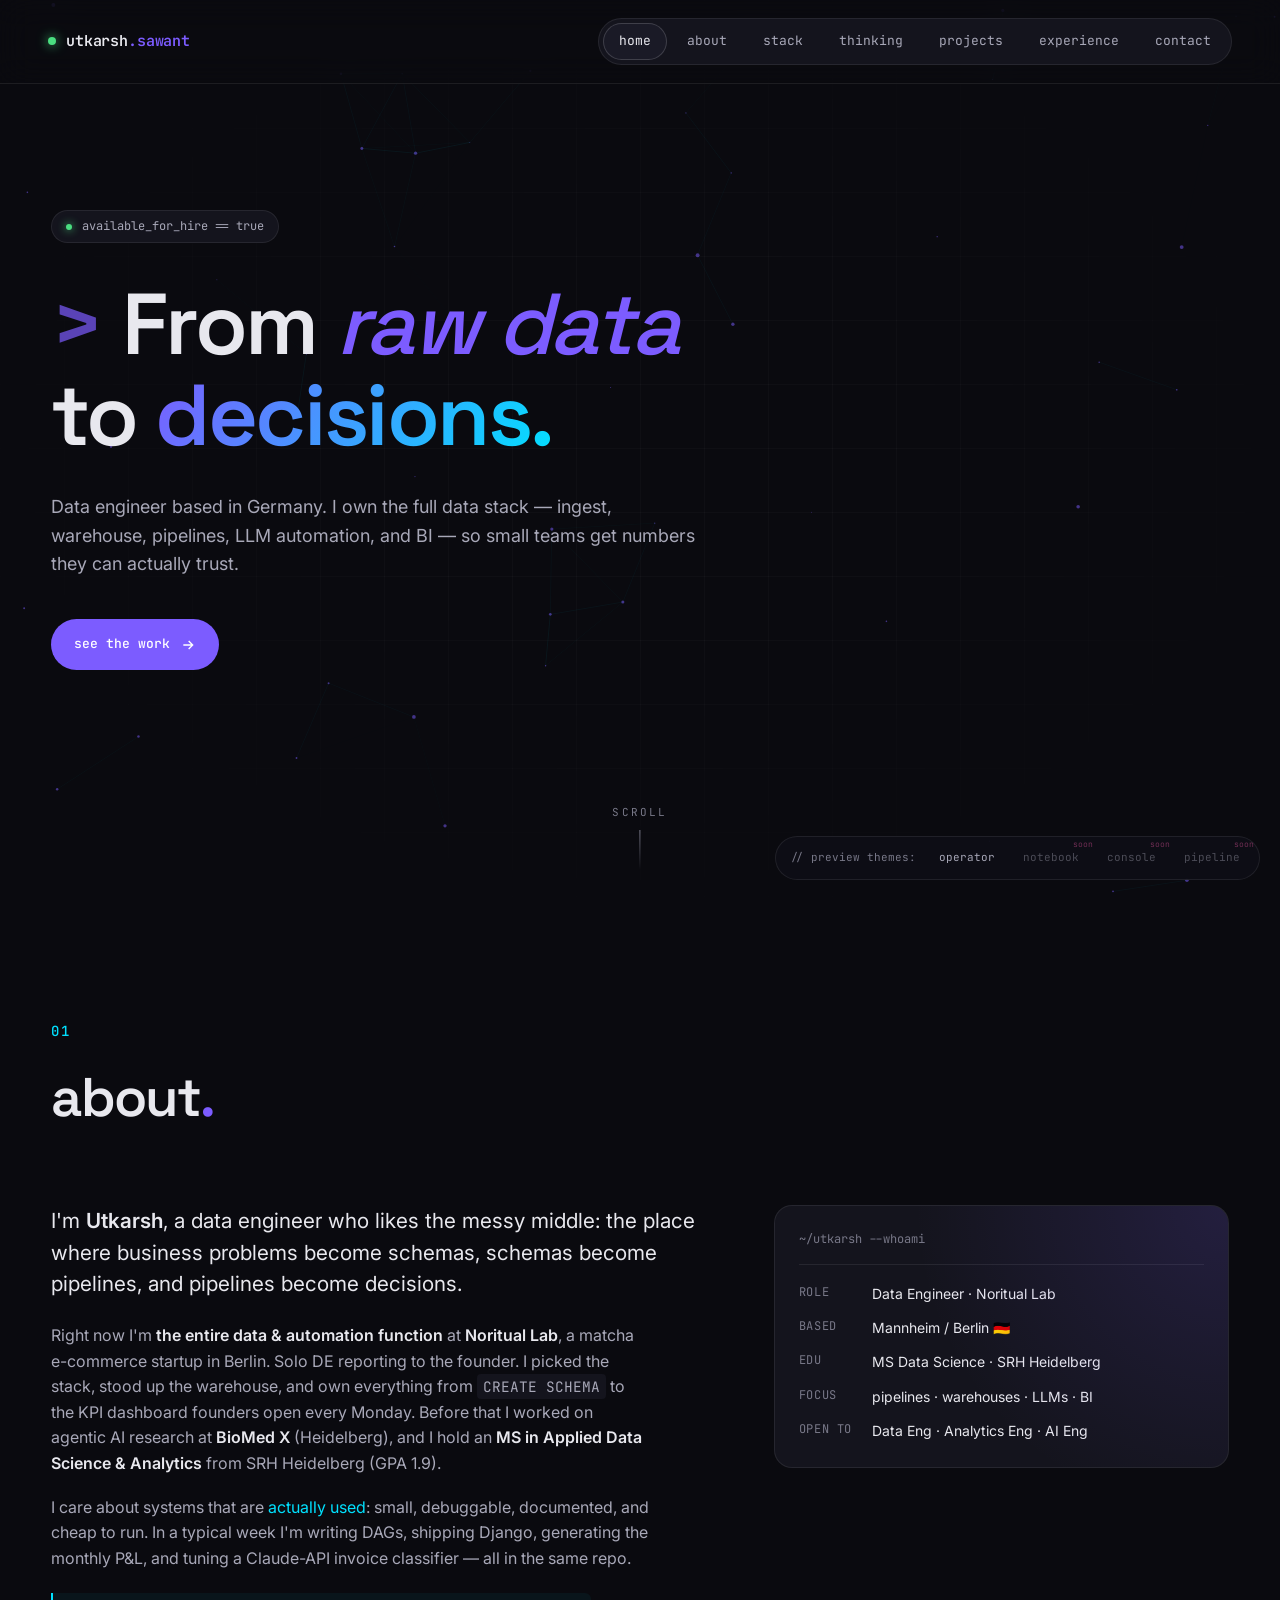
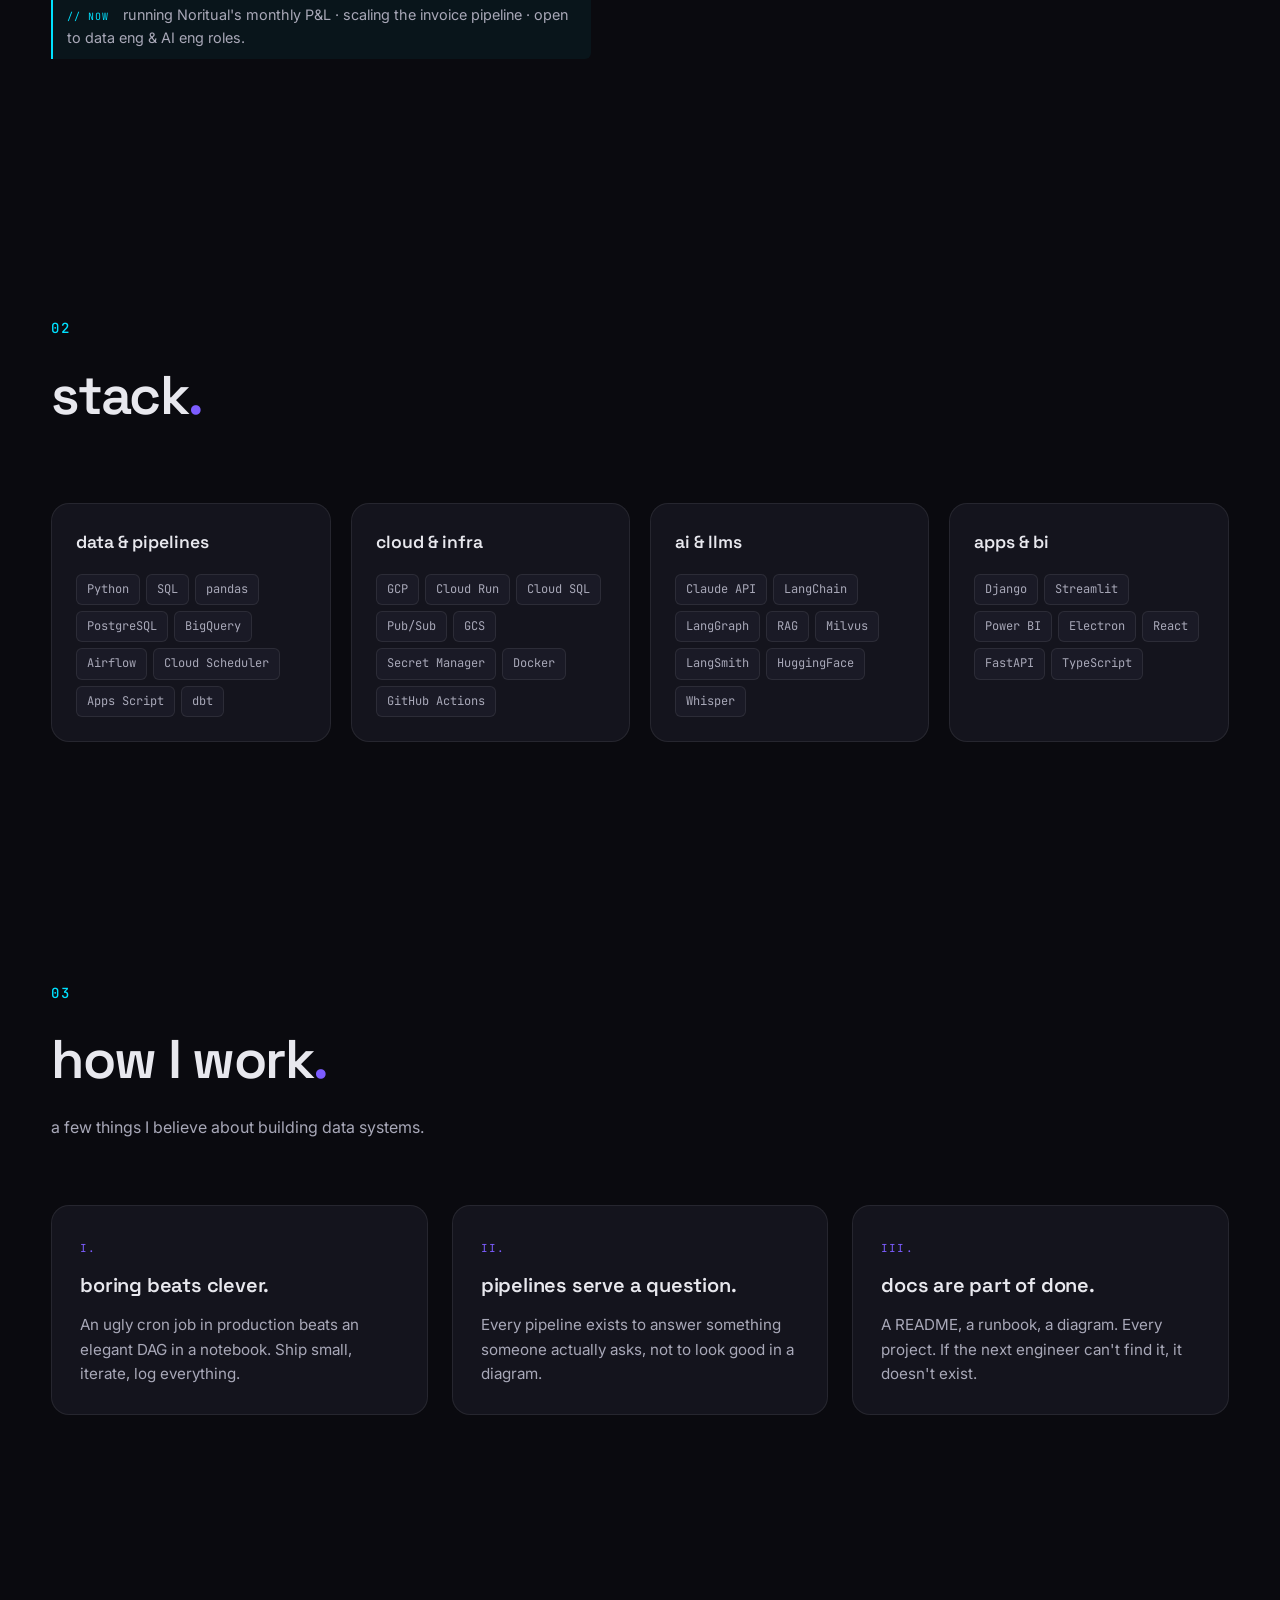
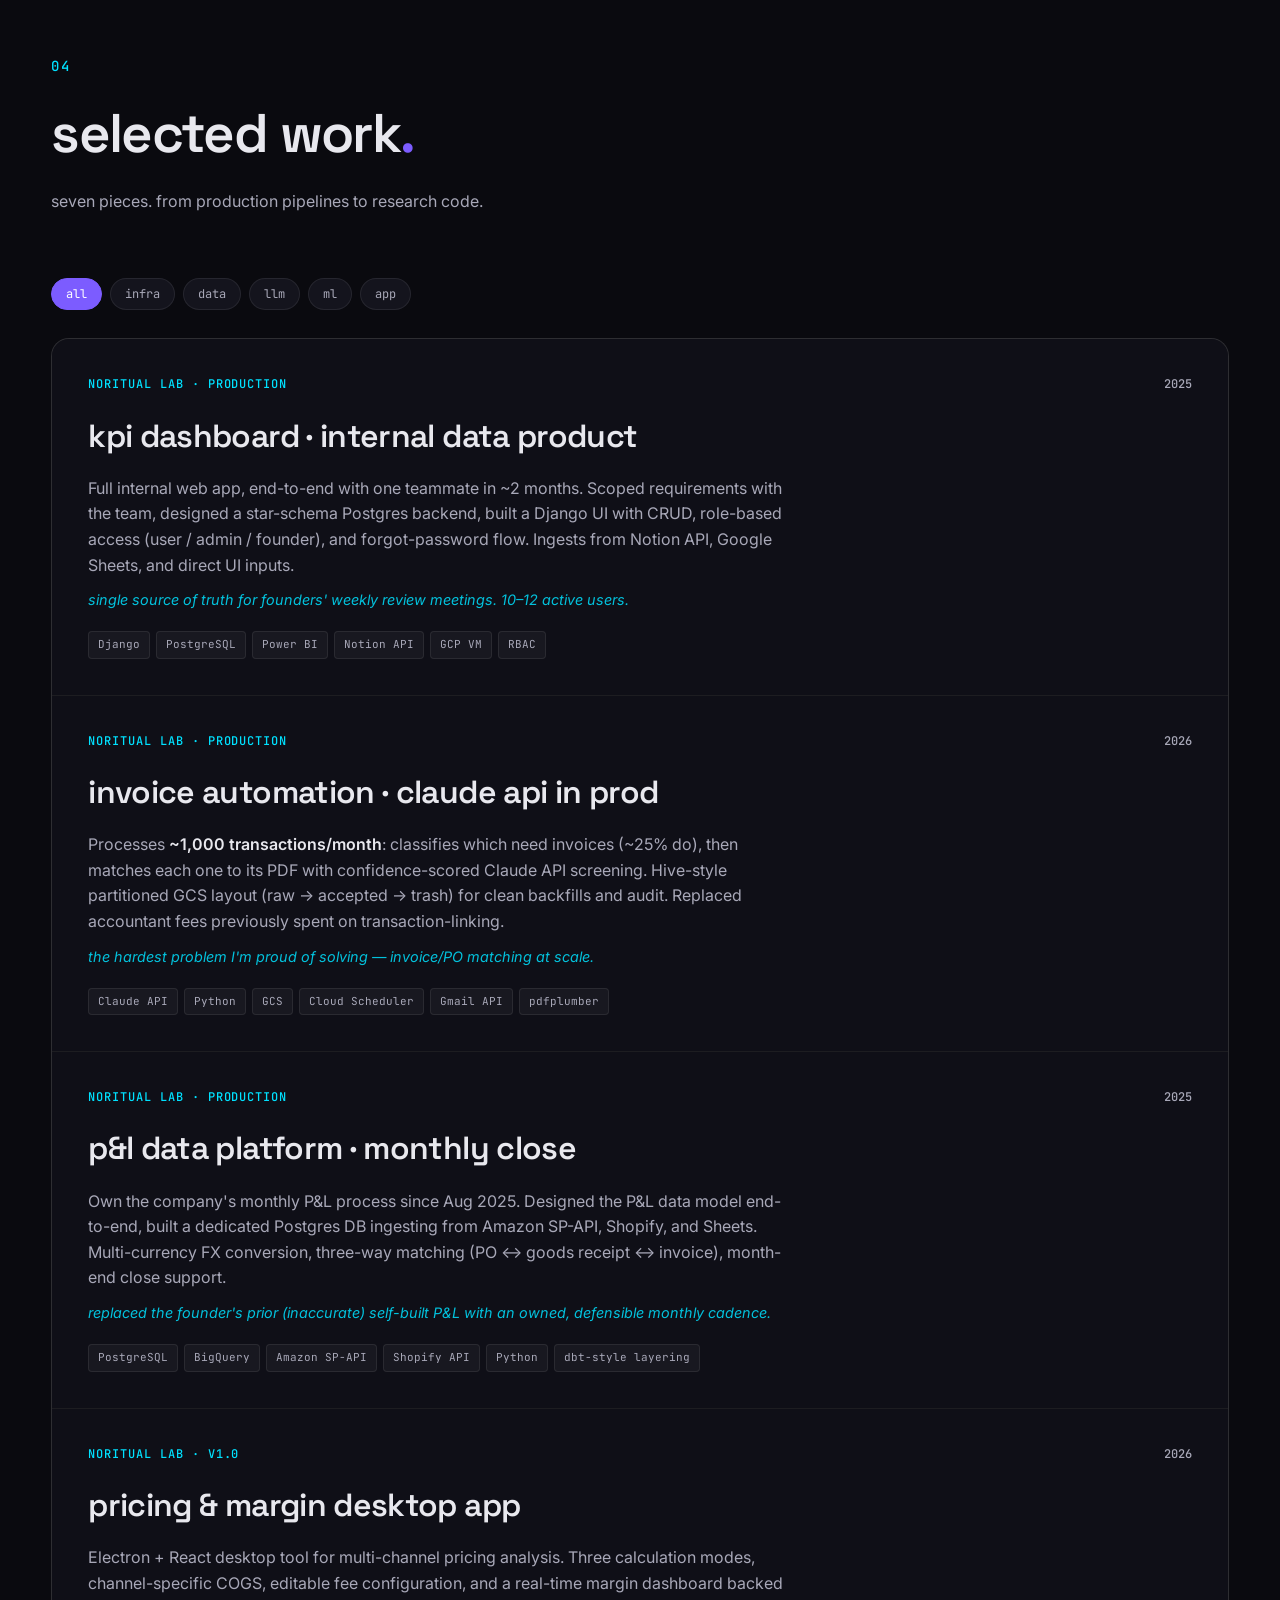
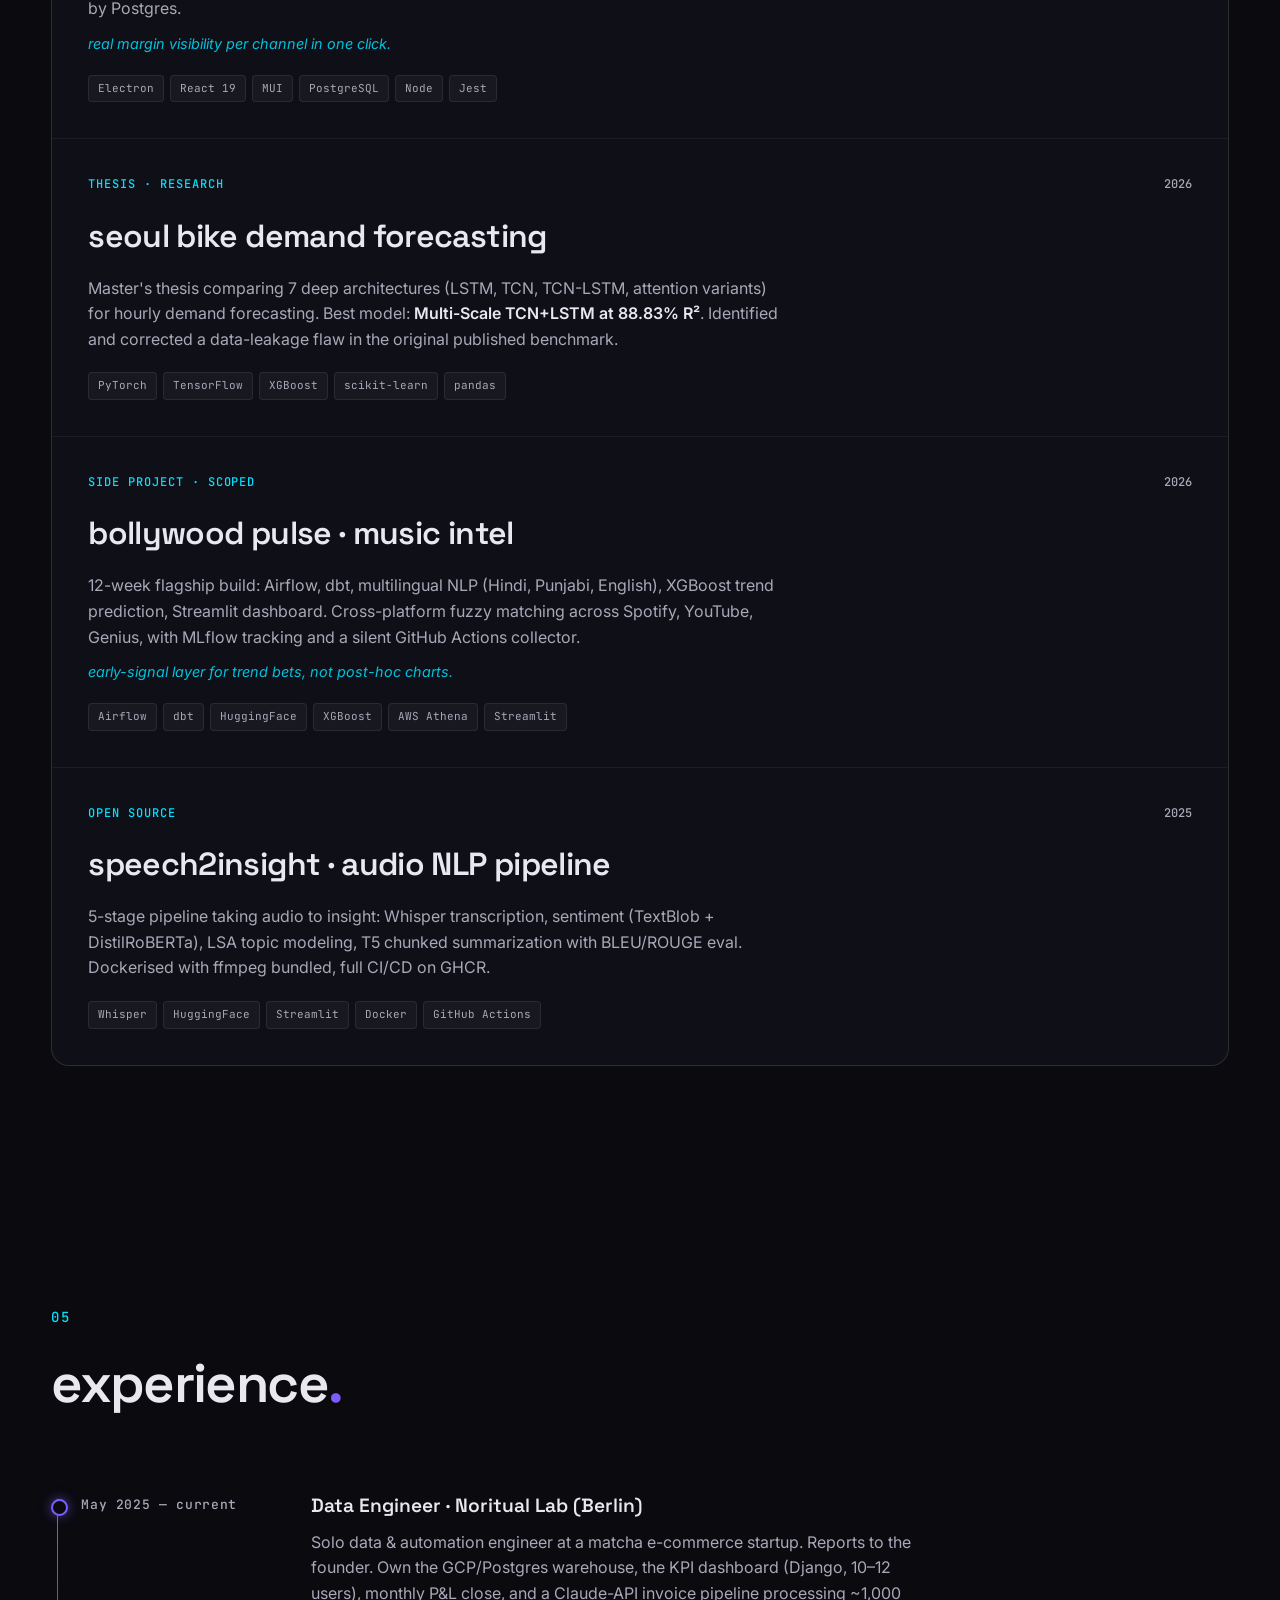
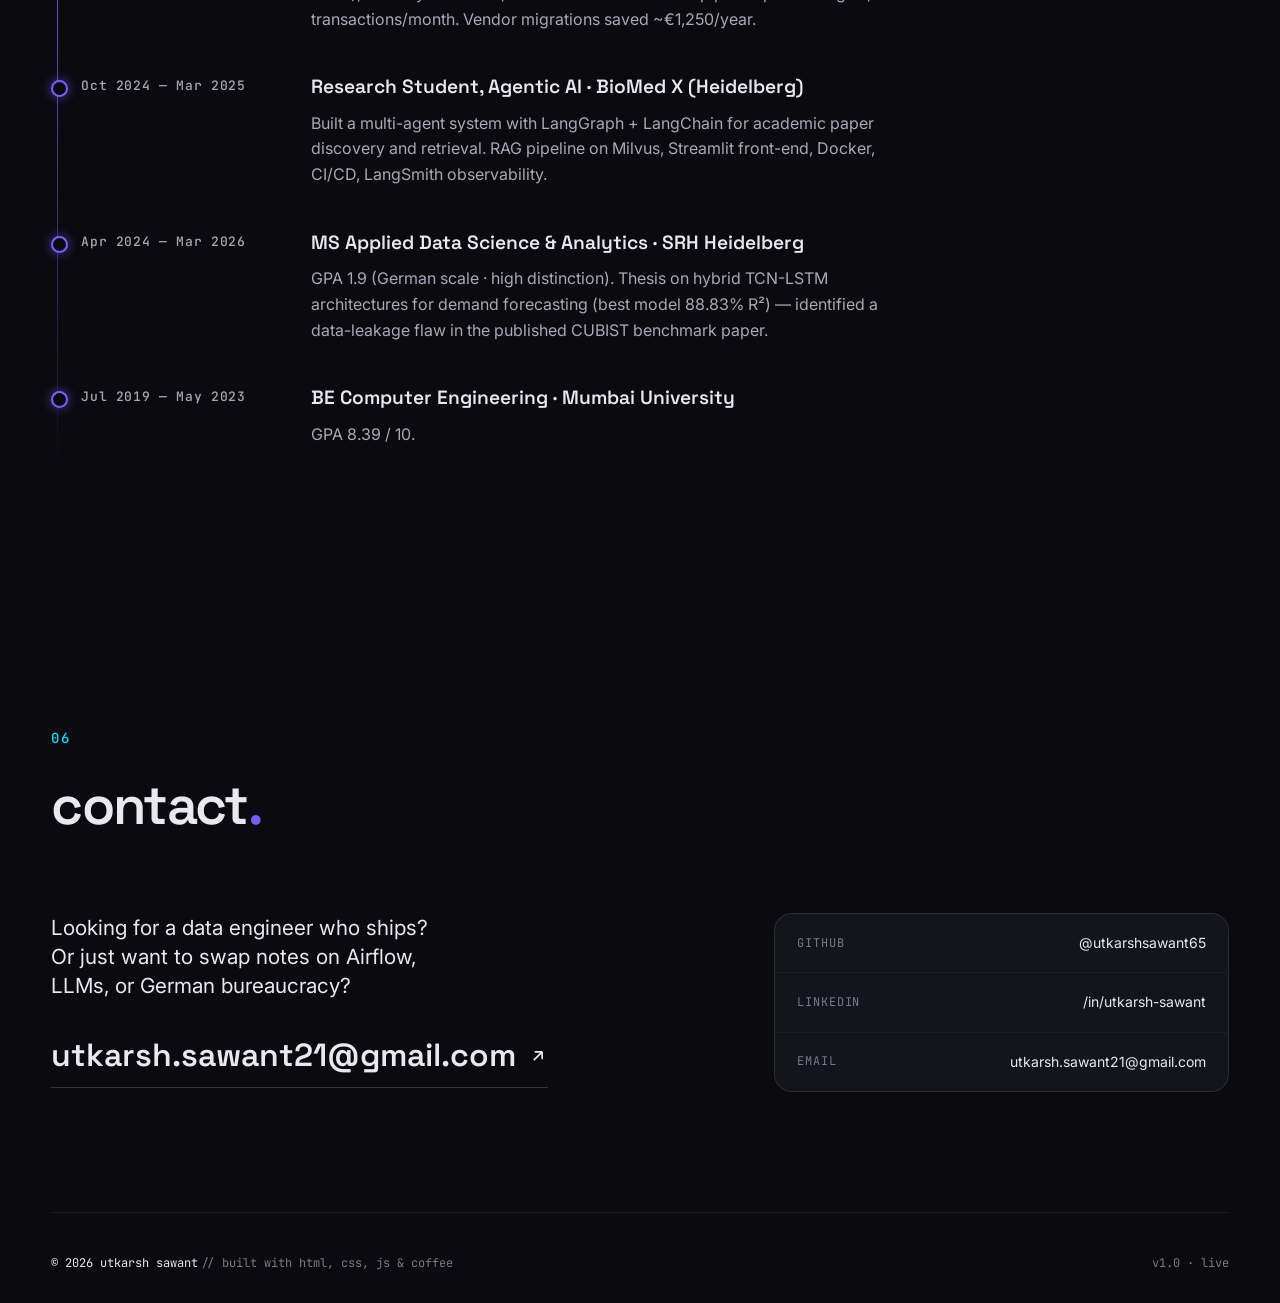
==== commit 211f7105: "Build 'The Operator' theme preview (terminal-native portfolio)" ====
--- a/index.html
+++ b/index.html
@@ -10,8 +10,7 @@
   <link href="https://fonts.googleapis.com/css2?family=Inter:wght@300;400;500;600;700&family=JetBrains+Mono:wght@400;500;600&family=Space+Grotesk:wght@500;600;700&display=swap" rel="stylesheet" />
   <link rel="stylesheet" href="css/styles.css" />
 </head>
-<body data-bg="kpi">
-  <!-- background variants (only the one matching [data-bg] on body is shown) -->
+<body data-bg="particles">
   <canvas id="bg-canvas" class="bg-layer bg-particles" aria-hidden="true"></canvas>
   <div class="grid-overlay bg-layer bg-particles" aria-hidden="true"></div>
 
@@ -130,14 +129,13 @@
     </svg>
   </div>
 
-  <!-- background switcher (temporary, for A/B testing) -->
-  <div class="bg-switcher" role="group" aria-label="background style">
-    <span class="bg-switcher-label mono">// bg</span>
-    <button type="button" data-bg-pick="particles" title="particles + grid (baseline)">particles</button>
-    <button type="button" data-bg-pick="kpi" title="live KPI ticker">kpi</button>
-    <button type="button" data-bg-pick="dag2" title="labeled DAG pipeline">dag v2</button>
-    <button type="button" data-bg-pick="prompt" title="typing psql prompt">prompt</button>
-    <button type="button" data-bg-pick="erd" title="ER diagram ghost">erd</button>
+  <!-- preview pages (temporary, while choosing a new theme) -->
+  <div class="preview-nav" role="group" aria-label="theme previews">
+    <span class="preview-nav-label mono">// preview themes:</span>
+    <a href="preview/operator.html">operator</a>
+    <a href="preview/notebook.html" class="is-pending">notebook</a>
+    <a href="preview/console.html" class="is-pending">console</a>
+    <a href="preview/pipeline.html" class="is-pending">pipeline</a>
   </div>
 
   <div class="cursor-glow" aria-hidden="true"></div>
--- a/css/styles.css
+++ b/css/styles.css
@@ -171,8 +171,8 @@
 /* -- erd variant: ghost ER diagram, static -- */
 .bg-erd svg { width: 100%; height: 100%; opacity: 0.7; }
 
-/* -- bg switcher (temporary A/B widget) -- */
-.bg-switcher {
+/* -- preview themes nav (temporary while choosing new design) -- */
+.preview-nav {
   position: fixed;
   bottom: 20px; right: 20px;
   z-index: 100;
@@ -186,27 +186,31 @@
   font-family: 'JetBrains Mono', ui-monospace, monospace;
   font-size: 11px;
 }
-.bg-switcher-label { color: var(--text-mute); padding: 0 6px; }
-.bg-switcher button {
-  background: transparent;
-  color: var(--text-dim);
+.preview-nav-label { color: var(--text-mute); padding: 0 6px; }
+.preview-nav a {
+  color: var(--text-dim);
+  text-decoration: none;
   border: 1px solid transparent;
   padding: 5px 10px;
   border-radius: 999px;
-  cursor: pointer;
-  font-family: inherit;
-  font-size: inherit;
   transition: color 0.2s, background 0.2s, border-color 0.2s;
 }
-.bg-switcher button:hover { color: var(--text); border-color: var(--border); }
-.bg-switcher button.is-active {
-  color: var(--bg);
-  background: var(--accent-2);
-  border-color: var(--accent-2);
+.preview-nav a:hover { color: var(--text); border-color: var(--border); }
+.preview-nav a.is-pending {
+  opacity: 0.4;
+  pointer-events: none;
+  position: relative;
+}
+.preview-nav a.is-pending::after {
+  content: 'soon';
+  position: absolute;
+  top: -6px; right: -4px;
+  font-size: 8px;
+  color: var(--accent-3);
 }
 @media (max-width: 720px) {
-  .bg-switcher { bottom: 12px; right: 12px; padding: 4px 6px; font-size: 10px; }
-  .bg-switcher button { padding: 4px 8px; }
+  .preview-nav { bottom: 12px; right: 12px; padding: 4px 6px; font-size: 10px; }
+  .preview-nav a { padding: 4px 8px; }
 }
 
 .cursor-glow {
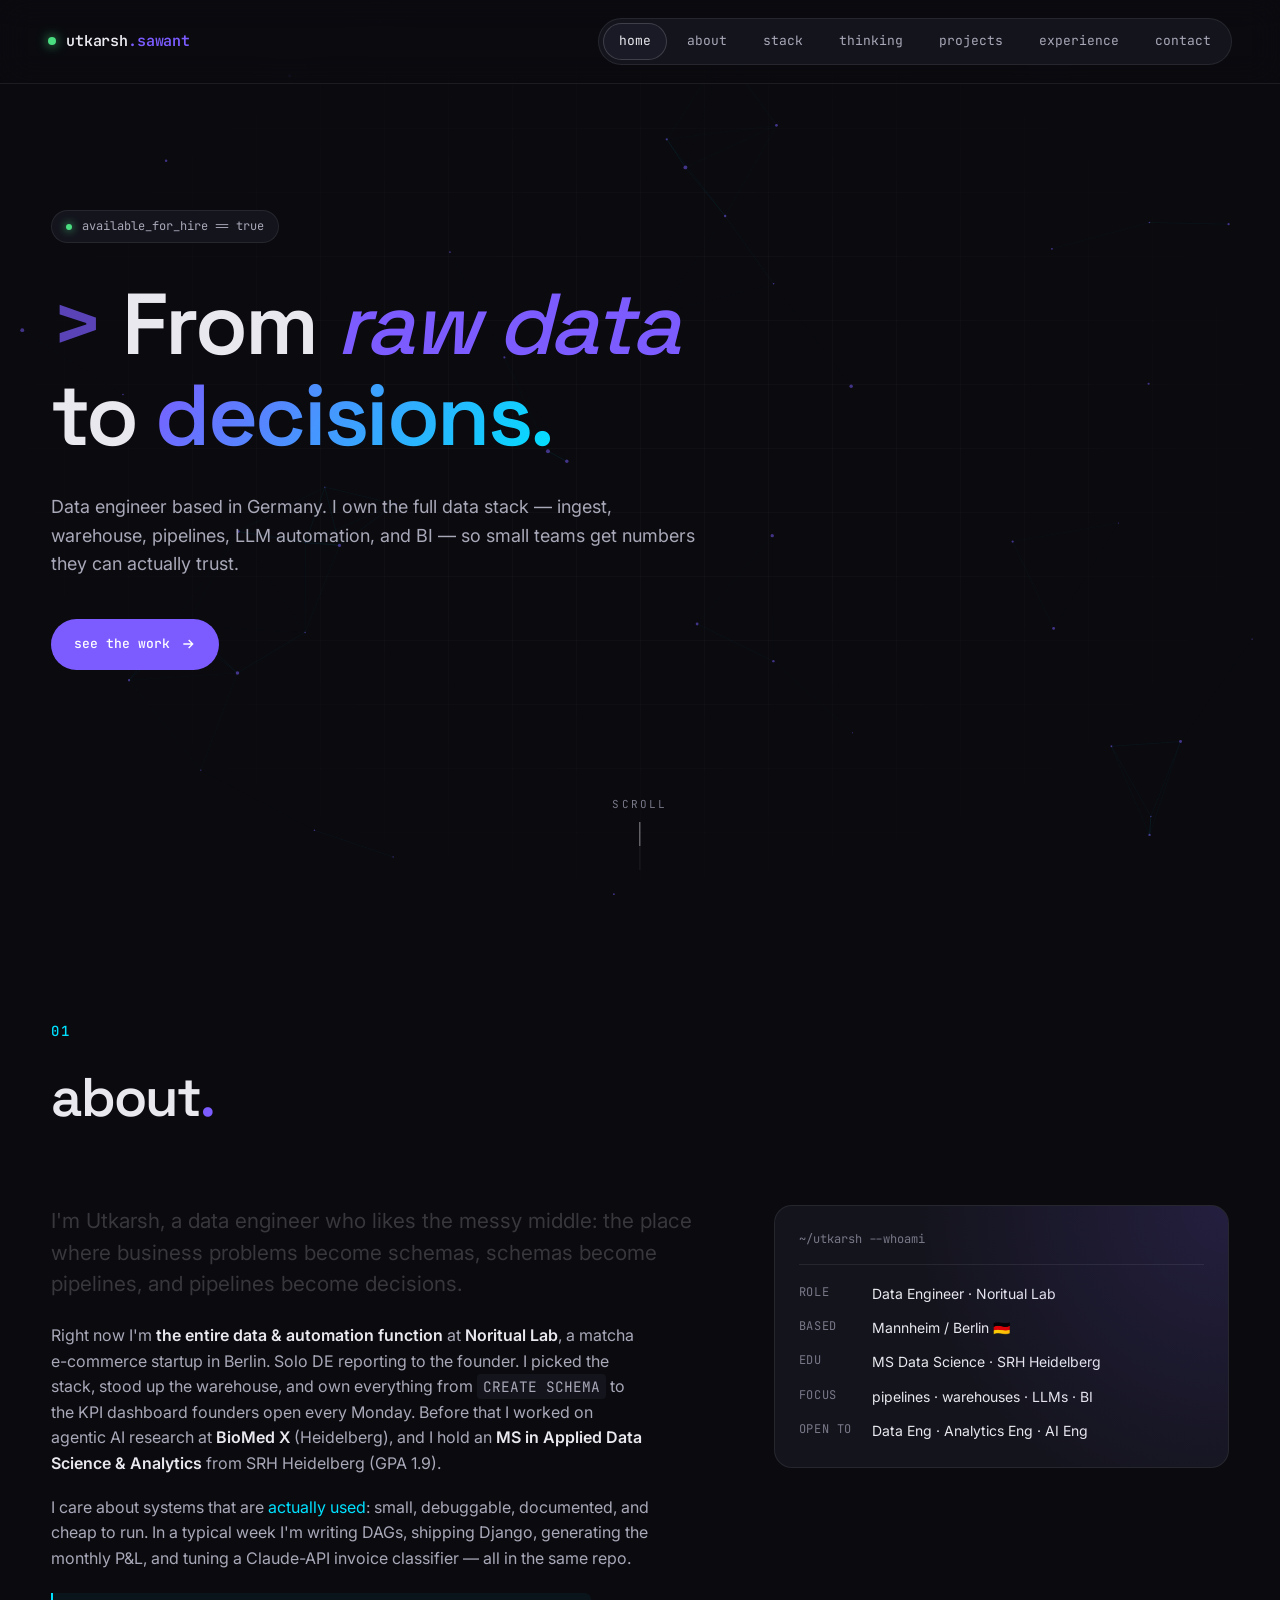
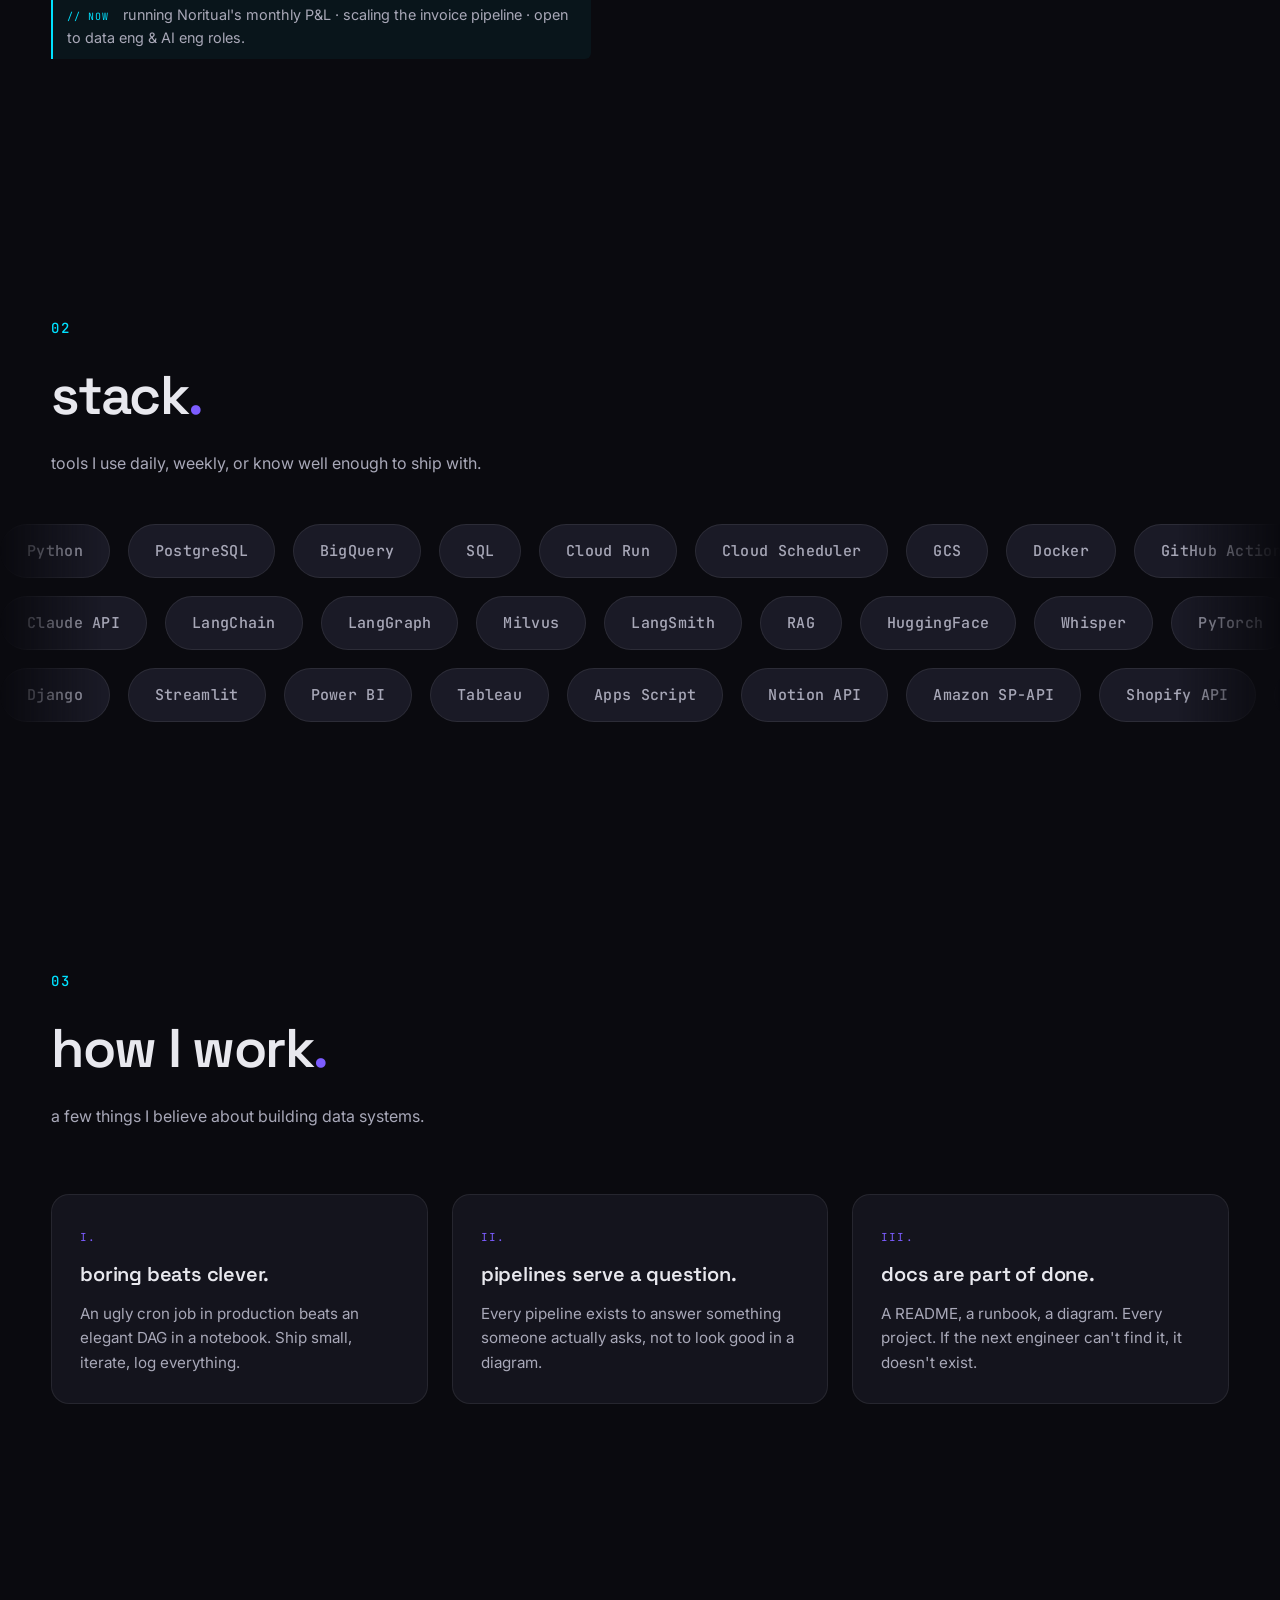
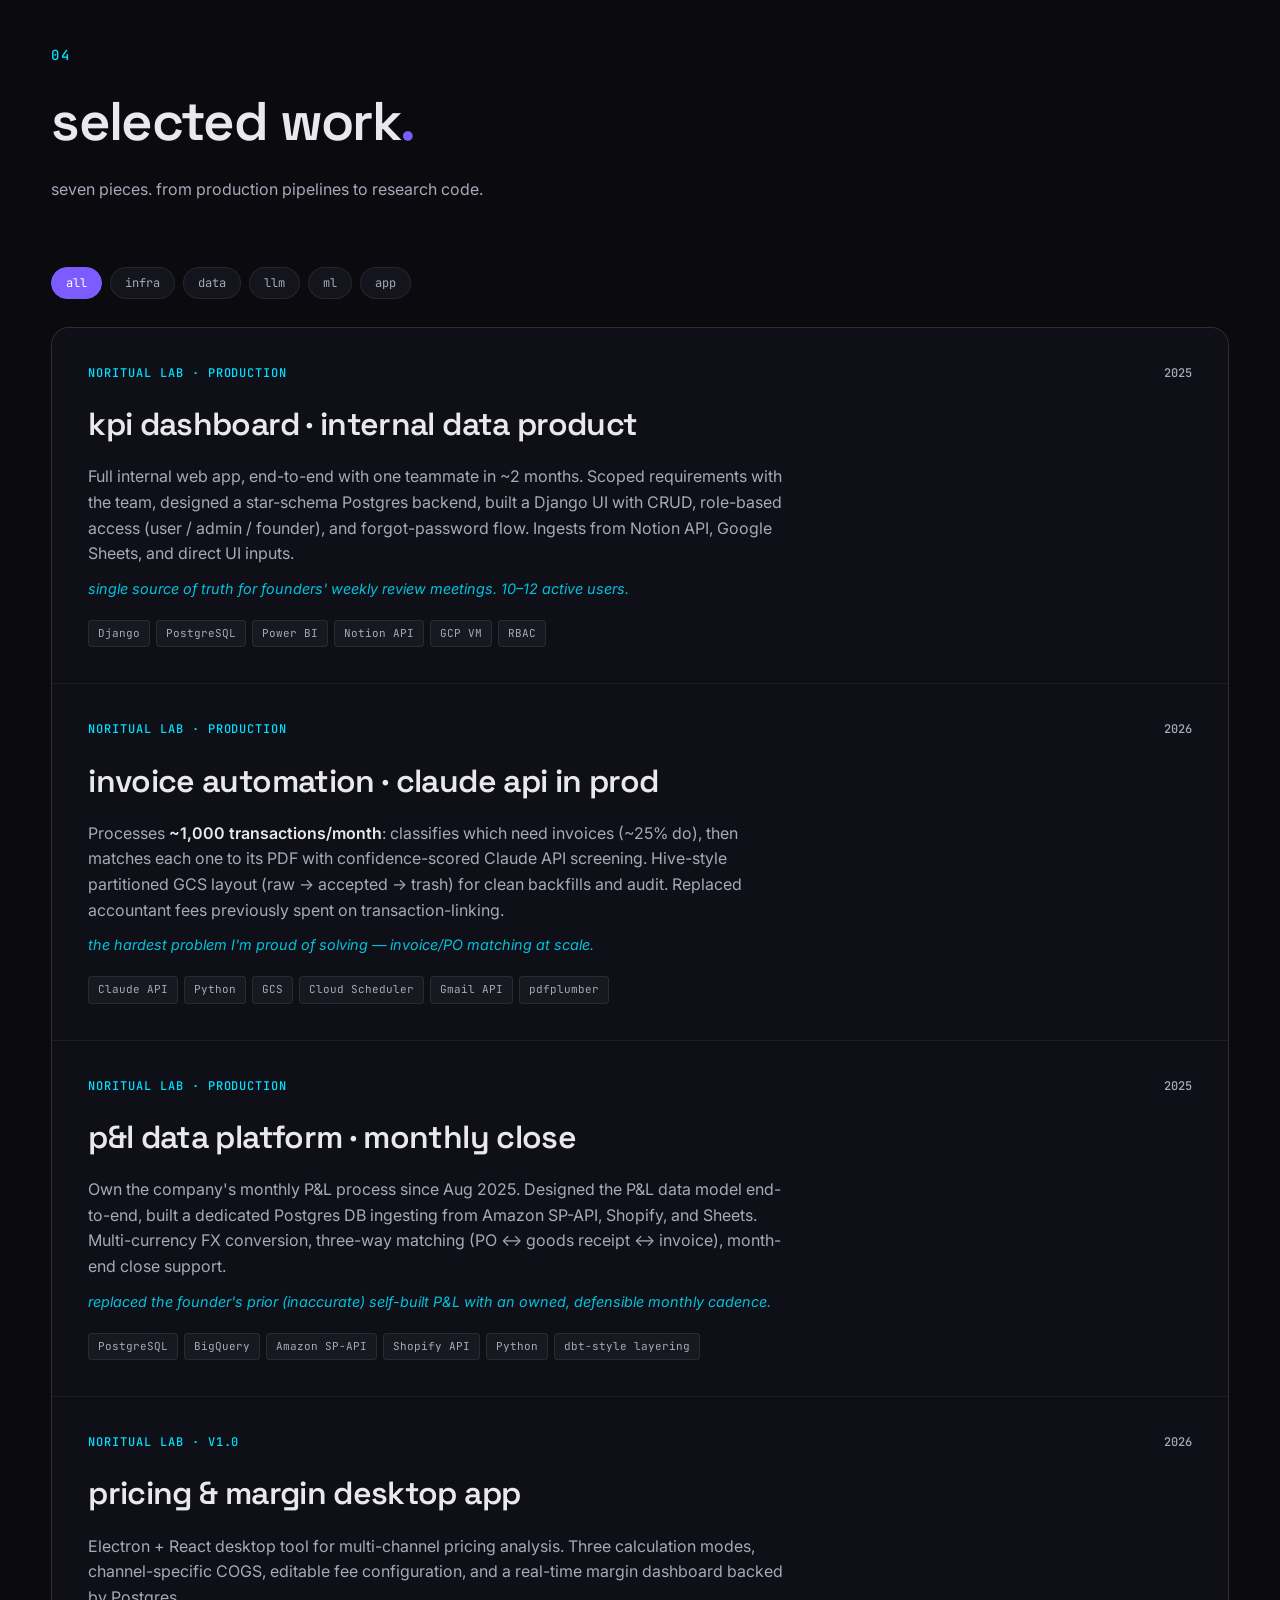
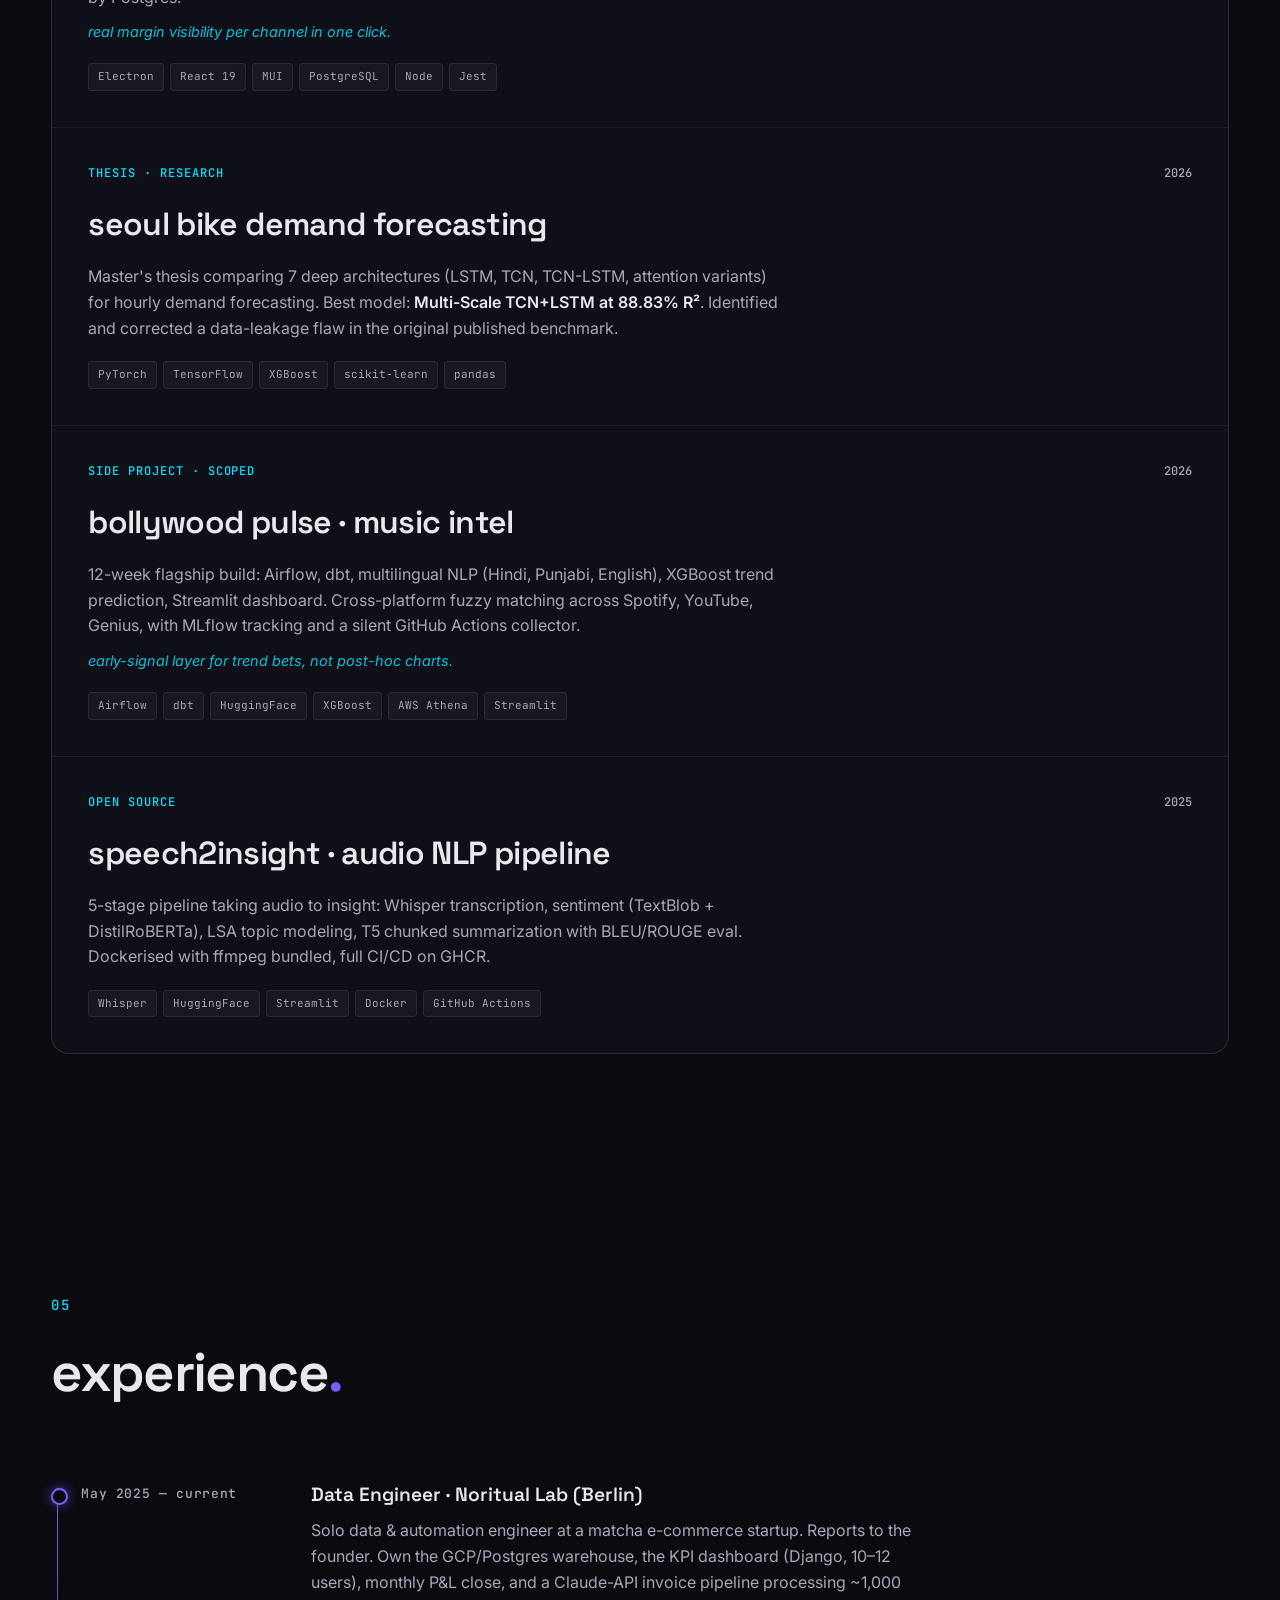
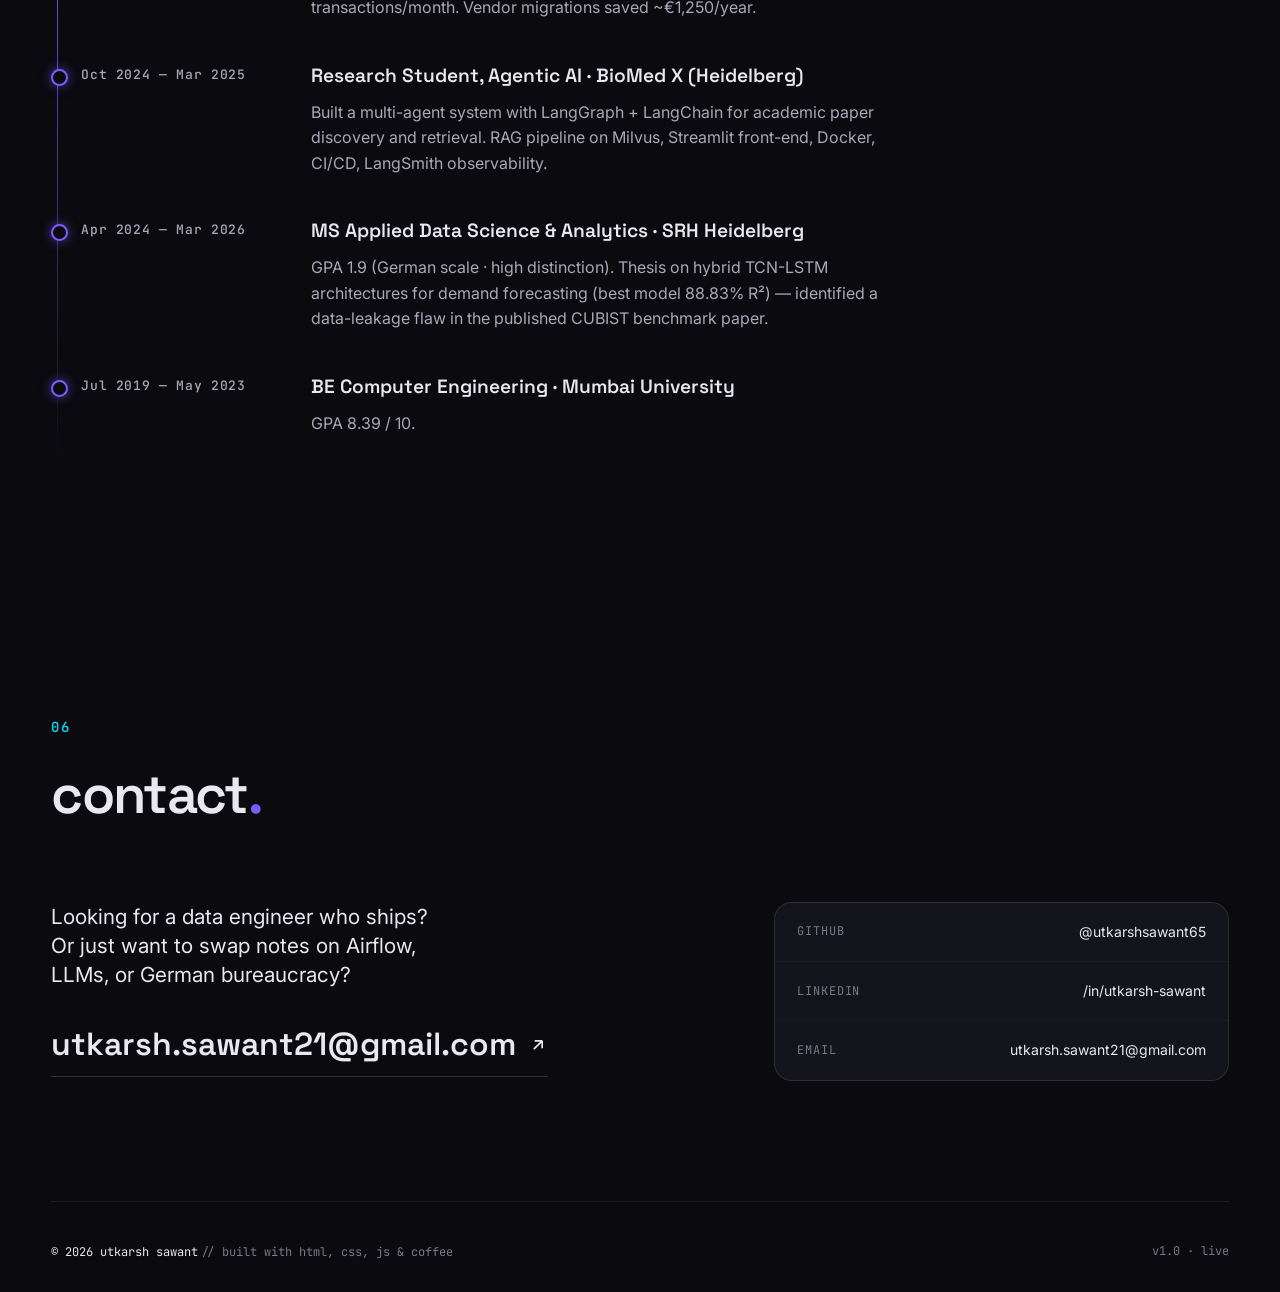
==== commit ae87a14a: "portfolio's polish: scroll-lit text, magnet buttons, logo marquee, filling scroll-line" ====
--- a/index.html
+++ b/index.html
@@ -129,15 +129,6 @@
     </svg>
   </div>
 
-  <!-- preview pages (temporary, while choosing a new theme) -->
-  <div class="preview-nav" role="group" aria-label="theme previews">
-    <span class="preview-nav-label mono">// preview themes:</span>
-    <a href="preview/operator.html">operator</a>
-    <a href="preview/notebook.html" class="is-pending">notebook</a>
-    <a href="preview/console.html" class="is-pending">console</a>
-    <a href="preview/pipeline.html" class="is-pending">pipeline</a>
-  </div>
-
   <div class="cursor-glow" aria-hidden="true"></div>
 
   <header class="site-header">
@@ -197,11 +188,7 @@
       </div>
       <div class="about-grid">
         <div class="about-text" data-animate>
-          <p class="lead">
-            I'm <strong>Utkarsh</strong>, a data engineer who likes the messy middle:
-            the place where business problems become schemas, schemas become pipelines,
-            and pipelines become decisions.
-          </p>
+          <p class="lead" data-animate-text>I'm Utkarsh, a data engineer who likes the messy middle: the place where business problems become schemas, schemas become pipelines, and pipelines become decisions.</p>
           <p>
             Right now I'm <strong>the entire data &amp; automation function</strong>
             at <strong>Noritual Lab</strong>, a matcha e-commerce startup in Berlin.
@@ -237,44 +224,64 @@
     </section>
 
     <!-- STACK -->
-    <section id="stack" class="section">
+    <section id="stack" class="section section-marquee">
       <div class="section-head" data-animate>
         <span class="section-num mono">02</span>
         <h2>stack<span class="dot">.</span></h2>
-      </div>
-      <div class="stack-grid">
-        <article class="stack-card" data-animate>
-          <header><h3>data &amp; pipelines</h3></header>
-          <ul class="chips">
-            <li>Python</li><li>SQL</li><li>pandas</li><li>PostgreSQL</li>
-            <li>BigQuery</li><li>Airflow</li><li>Cloud Scheduler</li>
-            <li>Apps Script</li><li>dbt</li>
-          </ul>
-        </article>
-        <article class="stack-card" data-animate>
-          <header><h3>cloud &amp; infra</h3></header>
-          <ul class="chips">
-            <li>GCP</li><li>Cloud Run</li><li>Cloud SQL</li>
-            <li>Pub/Sub</li><li>GCS</li><li>Secret Manager</li>
-            <li>Docker</li><li>GitHub Actions</li>
-          </ul>
-        </article>
-        <article class="stack-card" data-animate>
-          <header><h3>ai &amp; llms</h3></header>
-          <ul class="chips">
-            <li>Claude API</li><li>LangChain</li><li>LangGraph</li>
-            <li>RAG</li><li>Milvus</li><li>LangSmith</li>
-            <li>HuggingFace</li><li>Whisper</li>
-          </ul>
-        </article>
-        <article class="stack-card" data-animate>
-          <header><h3>apps &amp; bi</h3></header>
-          <ul class="chips">
-            <li>Django</li><li>Streamlit</li><li>Power BI</li>
-            <li>Electron</li><li>React</li><li>FastAPI</li>
-            <li>TypeScript</li>
-          </ul>
-        </article>
+        <p class="section-sub">tools I use daily, weekly, or know well enough to ship with.</p>
+      </div>
+      <div class="marquee" data-marquee data-animate>
+        <div class="marquee-track">
+          <div class="marquee-row marquee-row--ltr">
+            <span class="marquee-item">Python</span>
+            <span class="marquee-item">PostgreSQL</span>
+            <span class="marquee-item">BigQuery</span>
+            <span class="marquee-item">SQL</span>
+            <span class="marquee-item">Cloud Run</span>
+            <span class="marquee-item">Cloud Scheduler</span>
+            <span class="marquee-item">GCS</span>
+            <span class="marquee-item">Docker</span>
+            <span class="marquee-item">GitHub Actions</span>
+            <span class="marquee-item">Secret Manager</span>
+            <span class="marquee-item">Cloud SQL</span>
+            <span class="marquee-item">Pub/Sub</span>
+          </div>
+        </div>
+        <div class="marquee-track">
+          <div class="marquee-row marquee-row--rtl">
+            <span class="marquee-item">Claude API</span>
+            <span class="marquee-item">LangChain</span>
+            <span class="marquee-item">LangGraph</span>
+            <span class="marquee-item">Milvus</span>
+            <span class="marquee-item">LangSmith</span>
+            <span class="marquee-item">RAG</span>
+            <span class="marquee-item">HuggingFace</span>
+            <span class="marquee-item">Whisper</span>
+            <span class="marquee-item">PyTorch</span>
+            <span class="marquee-item">XGBoost</span>
+            <span class="marquee-item">scikit-learn</span>
+          </div>
+        </div>
+        <div class="marquee-track">
+          <div class="marquee-row marquee-row--ltr marquee-row--slow">
+            <span class="marquee-item">Django</span>
+            <span class="marquee-item">Streamlit</span>
+            <span class="marquee-item">Power BI</span>
+            <span class="marquee-item">Tableau</span>
+            <span class="marquee-item">Apps Script</span>
+            <span class="marquee-item">Notion API</span>
+            <span class="marquee-item">Amazon SP-API</span>
+            <span class="marquee-item">Shopify API</span>
+            <span class="marquee-item">Airflow</span>
+            <span class="marquee-item">dbt</span>
+            <span class="marquee-item">pandas</span>
+            <span class="marquee-item">Pydantic</span>
+            <span class="marquee-item">FastAPI</span>
+            <span class="marquee-item">React</span>
+            <span class="marquee-item">Electron</span>
+            <span class="marquee-item">TypeScript</span>
+          </div>
+        </div>
       </div>
     </section>
 
--- a/css/styles.css
+++ b/css/styles.css
@@ -171,47 +171,6 @@
 /* -- erd variant: ghost ER diagram, static -- */
 .bg-erd svg { width: 100%; height: 100%; opacity: 0.7; }
 
-/* -- preview themes nav (temporary while choosing new design) -- */
-.preview-nav {
-  position: fixed;
-  bottom: 20px; right: 20px;
-  z-index: 100;
-  display: flex; align-items: center; gap: 6px;
-  padding: 6px 8px;
-  background: rgba(15, 15, 23, 0.85);
-  backdrop-filter: blur(12px);
-  -webkit-backdrop-filter: blur(12px);
-  border: 1px solid var(--border);
-  border-radius: 999px;
-  font-family: 'JetBrains Mono', ui-monospace, monospace;
-  font-size: 11px;
-}
-.preview-nav-label { color: var(--text-mute); padding: 0 6px; }
-.preview-nav a {
-  color: var(--text-dim);
-  text-decoration: none;
-  border: 1px solid transparent;
-  padding: 5px 10px;
-  border-radius: 999px;
-  transition: color 0.2s, background 0.2s, border-color 0.2s;
-}
-.preview-nav a:hover { color: var(--text); border-color: var(--border); }
-.preview-nav a.is-pending {
-  opacity: 0.4;
-  pointer-events: none;
-  position: relative;
-}
-.preview-nav a.is-pending::after {
-  content: 'soon';
-  position: absolute;
-  top: -6px; right: -4px;
-  font-size: 8px;
-  color: var(--accent-3);
-}
-@media (max-width: 720px) {
-  .preview-nav { bottom: 12px; right: 12px; padding: 4px 6px; font-size: 10px; }
-  .preview-nav a { padding: 4px 8px; }
-}
 
 .cursor-glow {
   position: fixed;
@@ -480,15 +439,24 @@
   text-transform: uppercase;
 }
 .scroll-line {
-  width: 1px; height: 40px;
-  background: linear-gradient(to bottom, var(--text-mute), transparent);
-  animation: scroll-pulse 2s ease-in-out infinite;
-}
-@keyframes scroll-pulse {
-  0% { transform: scaleY(0); transform-origin: top; }
-  50% { transform: scaleY(1); transform-origin: top; }
-  51% { transform-origin: bottom; }
-  100% { transform: scaleY(0); transform-origin: bottom; }
+  position: relative;
+  width: 1px;
+  height: 48px;
+  background: rgba(255, 255, 255, 0.08);
+  overflow: hidden;
+}
+.scroll-line::after {
+  content: '';
+  position: absolute;
+  inset: 0 0 auto 0;
+  height: 50%;
+  width: 100%;
+  background: var(--text);
+  animation: scroll-line-fill 1.8s ease-in-out infinite;
+}
+@keyframes scroll-line-fill {
+  0%   { transform: translateY(-100%); }
+  100% { transform: translateY(200%); }
 }
 
 /* ============ sections shared ============ */
@@ -636,6 +604,82 @@
   transition: color 0.2s var(--ease), border-color 0.2s var(--ease);
 }
 .stack-card:hover .chips li { color: var(--text); }
+
+/* ============ marquee (stack section replacement) ============ */
+
+.section-marquee .section-head { margin-bottom: 40px; }
+
+.marquee {
+  position: relative;
+  width: 100vw;
+  margin-left: calc(50% - 50vw);  /* break out of the .shell width */
+  overflow: hidden;
+  display: flex;
+  flex-direction: column;
+  gap: 18px;
+  padding: 8px 0;
+  /* fade out at the edges so logos appear/disappear smoothly */
+  mask-image: linear-gradient(to right, transparent 0, black 8%, black 92%, transparent 100%);
+  -webkit-mask-image: linear-gradient(to right, transparent 0, black 8%, black 92%, transparent 100%);
+}
+.marquee-track {
+  overflow: hidden;
+  width: 100%;
+}
+.marquee-row {
+  display: inline-flex;
+  gap: 18px;
+  white-space: nowrap;
+  padding-right: 18px;
+}
+.marquee-row--ltr { animation: marquee-left 40s linear infinite; }
+.marquee-row--rtl { animation: marquee-right 45s linear infinite; }
+.marquee-row--slow { animation-duration: 60s; }
+
+@keyframes marquee-left {
+  from { transform: translateX(0); }
+  to   { transform: translateX(-50%); }
+}
+@keyframes marquee-right {
+  from { transform: translateX(-50%); }
+  to   { transform: translateX(0); }
+}
+
+.marquee-item {
+  display: inline-flex;
+  align-items: center;
+  flex-shrink: 0;
+  padding: 14px 26px;
+  font-family: 'JetBrains Mono', monospace;
+  font-size: 15px;
+  font-weight: 500;
+  letter-spacing: 0.02em;
+  color: var(--text-dim);
+  background: var(--surface-2);
+  border: 1px solid var(--border);
+  border-radius: 999px;
+  transition: color 0.25s var(--ease), border-color 0.25s var(--ease), background 0.25s var(--ease);
+}
+.marquee:hover .marquee-row { animation-play-state: paused; }
+.marquee-item:hover {
+  color: var(--text);
+  border-color: var(--accent-2);
+  background: var(--surface);
+}
+
+@media (max-width: 720px) {
+  .marquee-item { font-size: 13px; padding: 10px 18px; }
+  .marquee { gap: 12px; }
+  .marquee-row { gap: 12px; padding-right: 12px; }
+}
+
+/* ============ animated text (scroll-lit characters) ============ */
+
+[data-animate-text] .atxt-char {
+  opacity: 0.18;
+  transition: opacity 0.1s linear;
+  color: var(--text);
+}
 
 /* ============ principles (how I think) ============ */
 
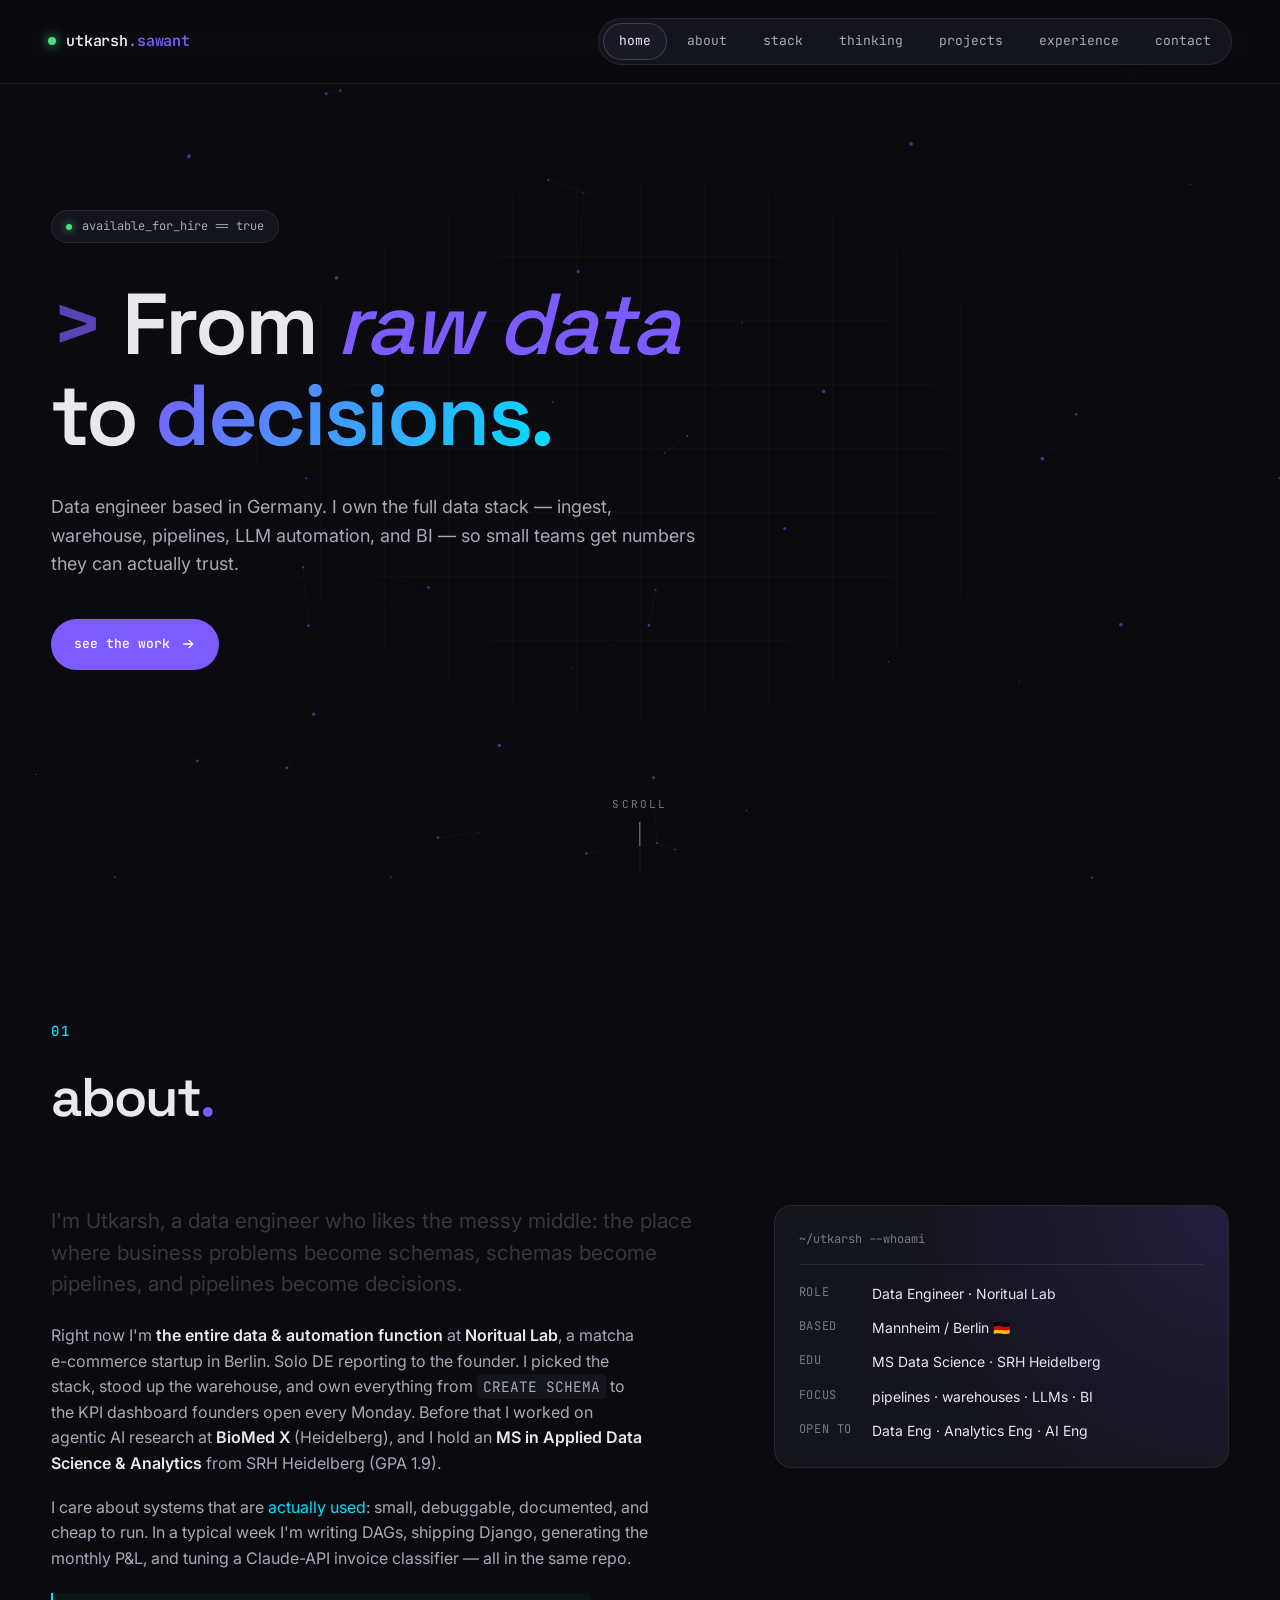
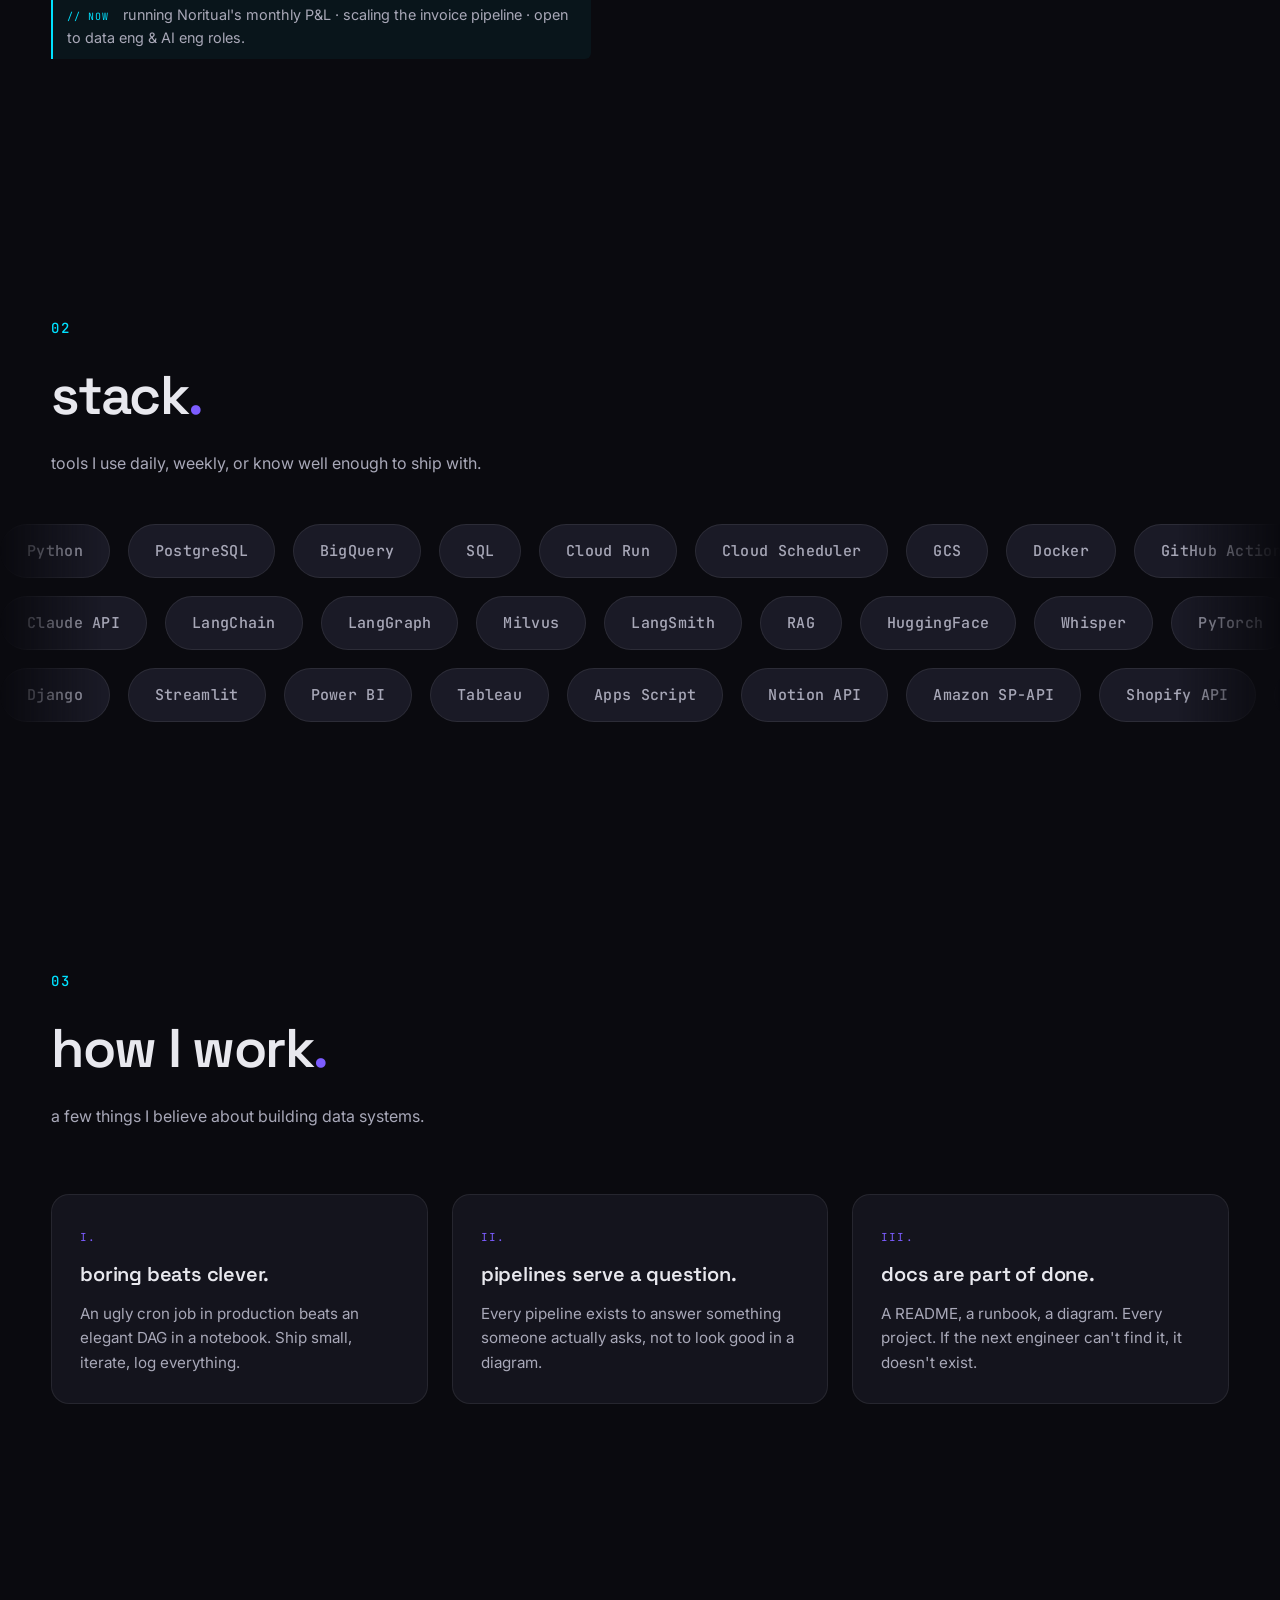
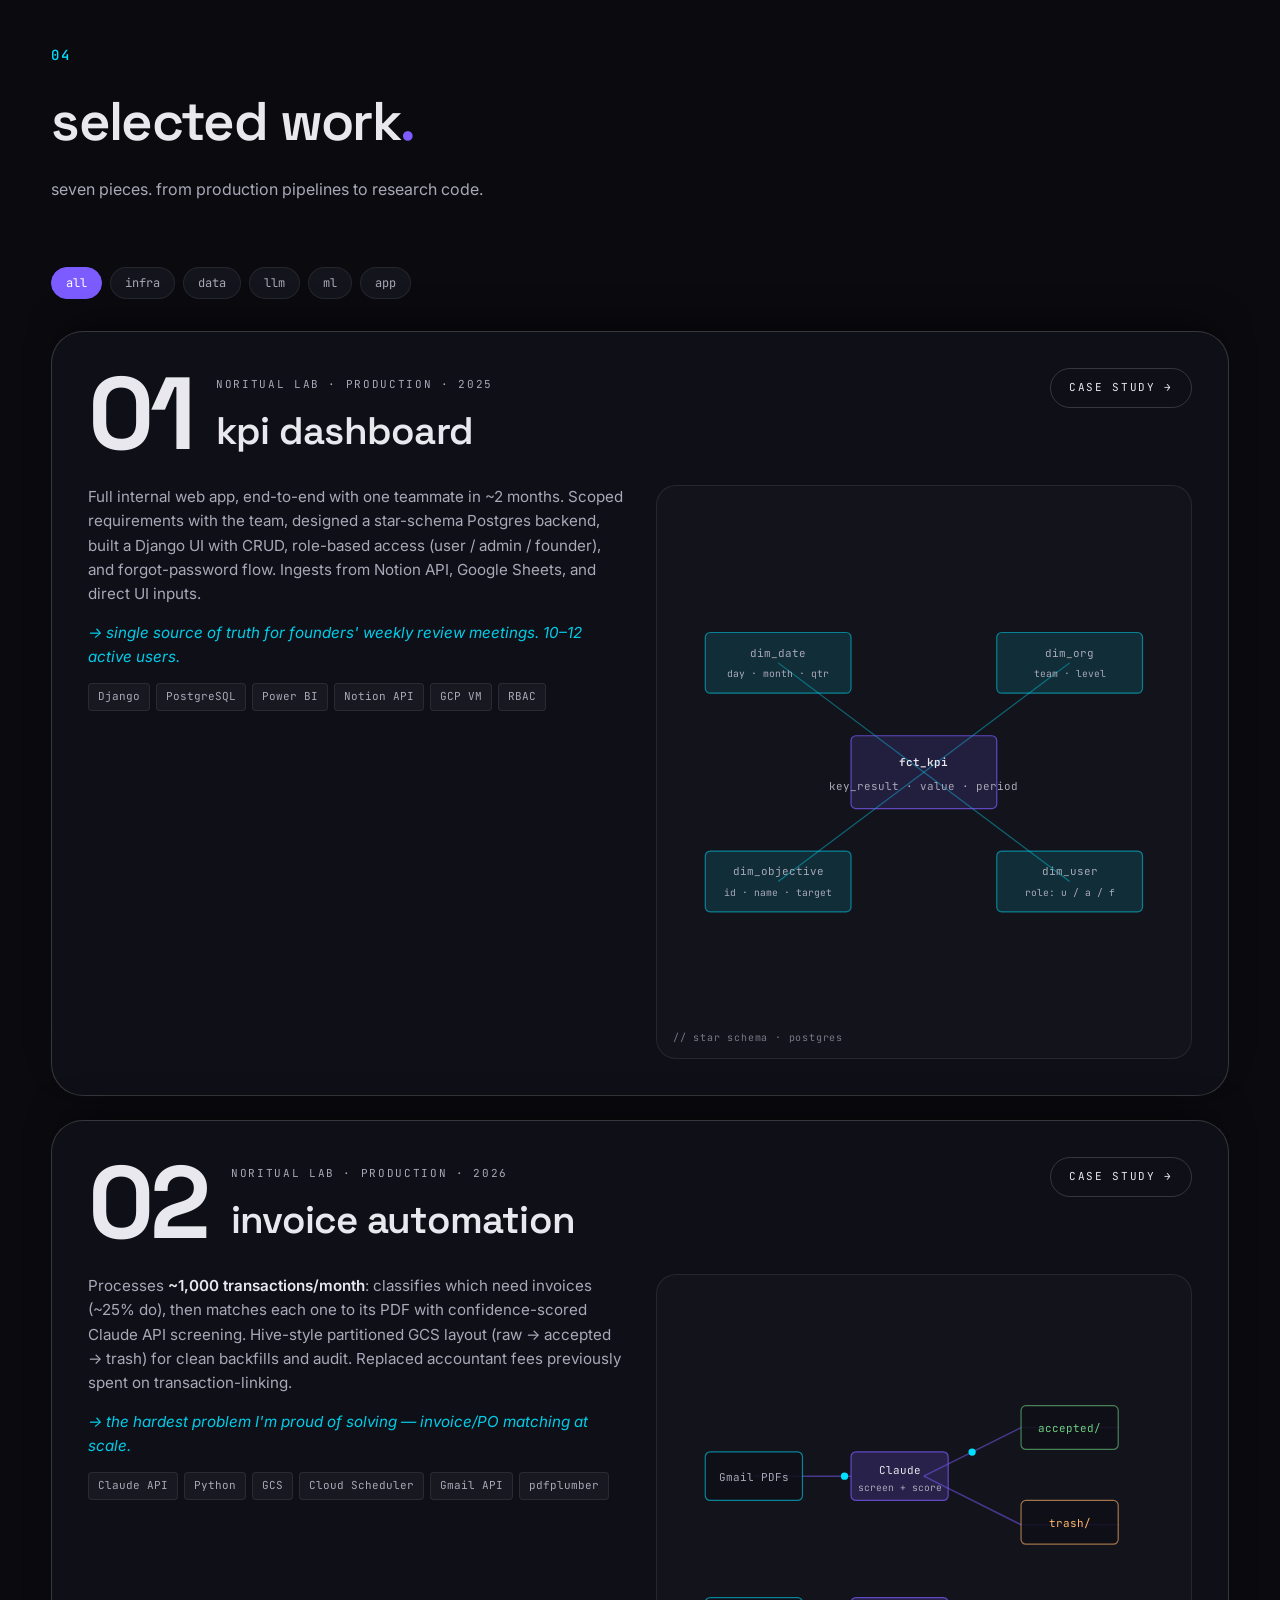
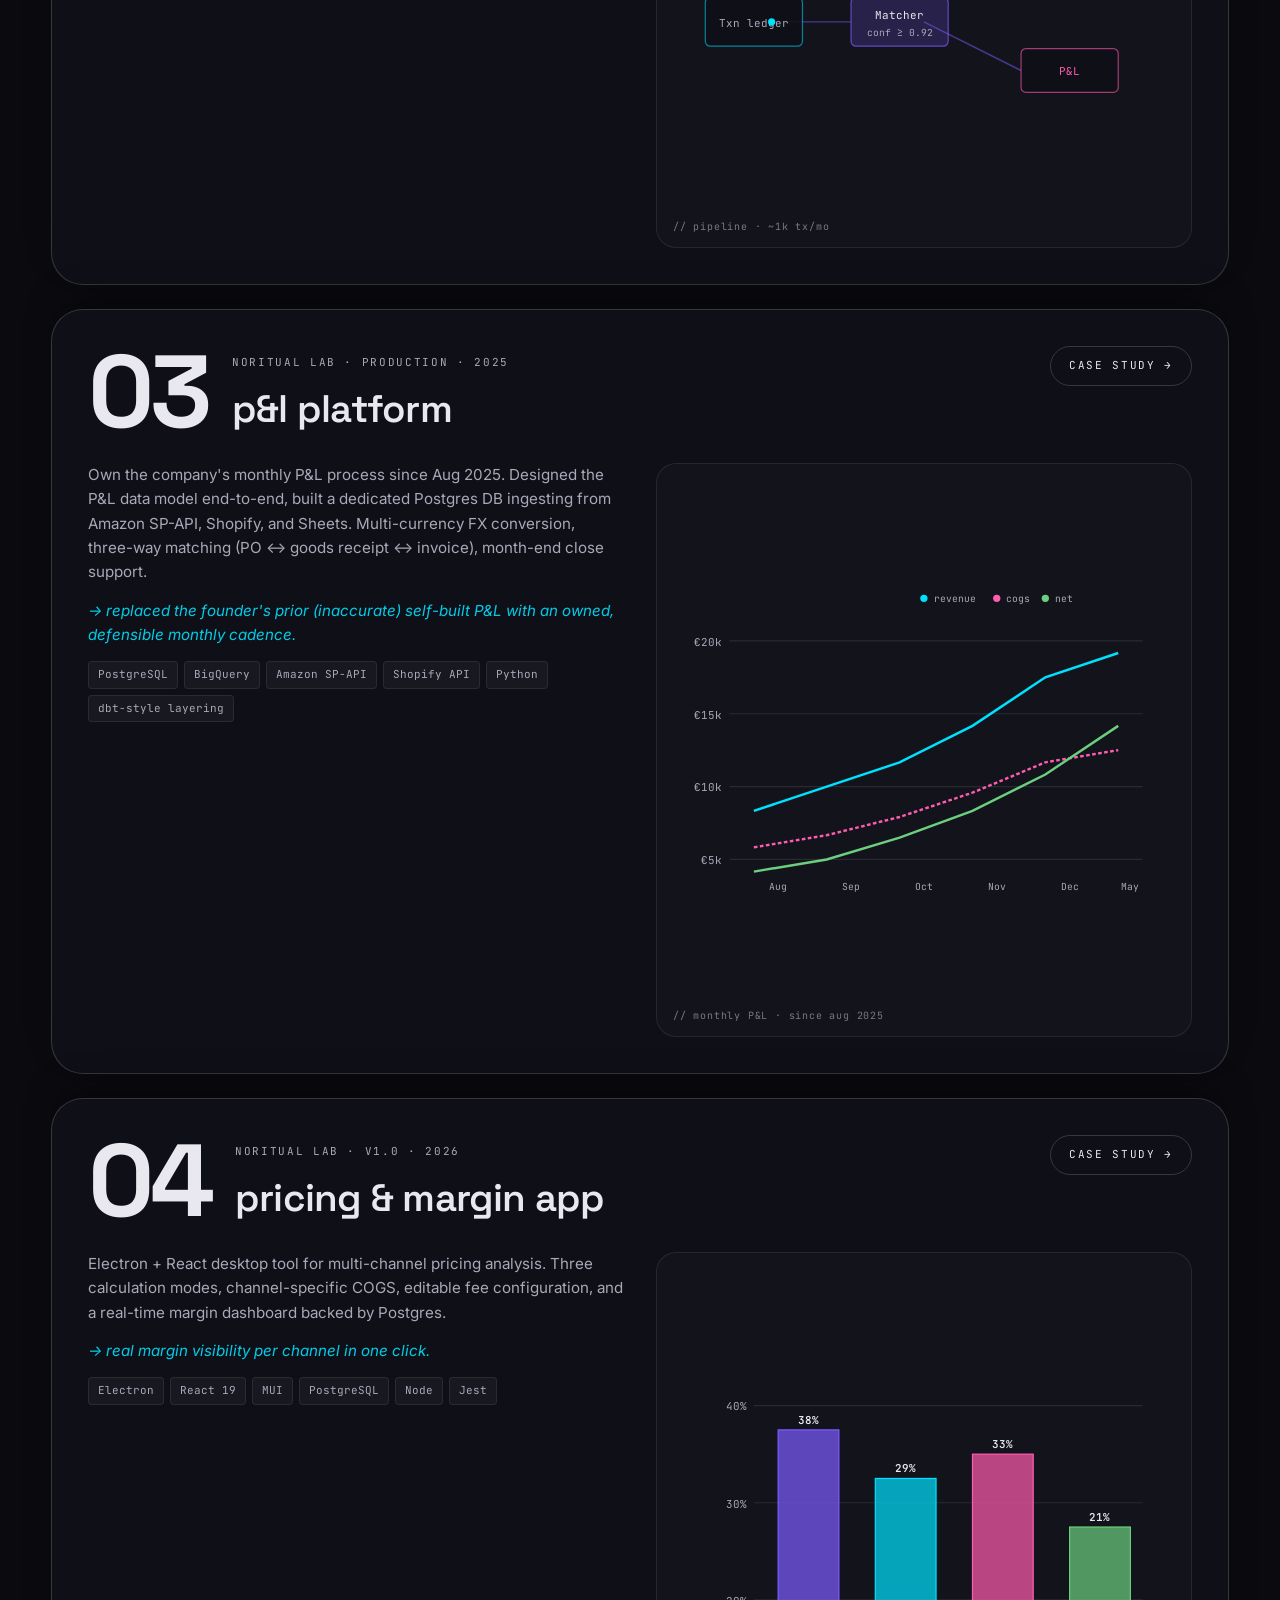
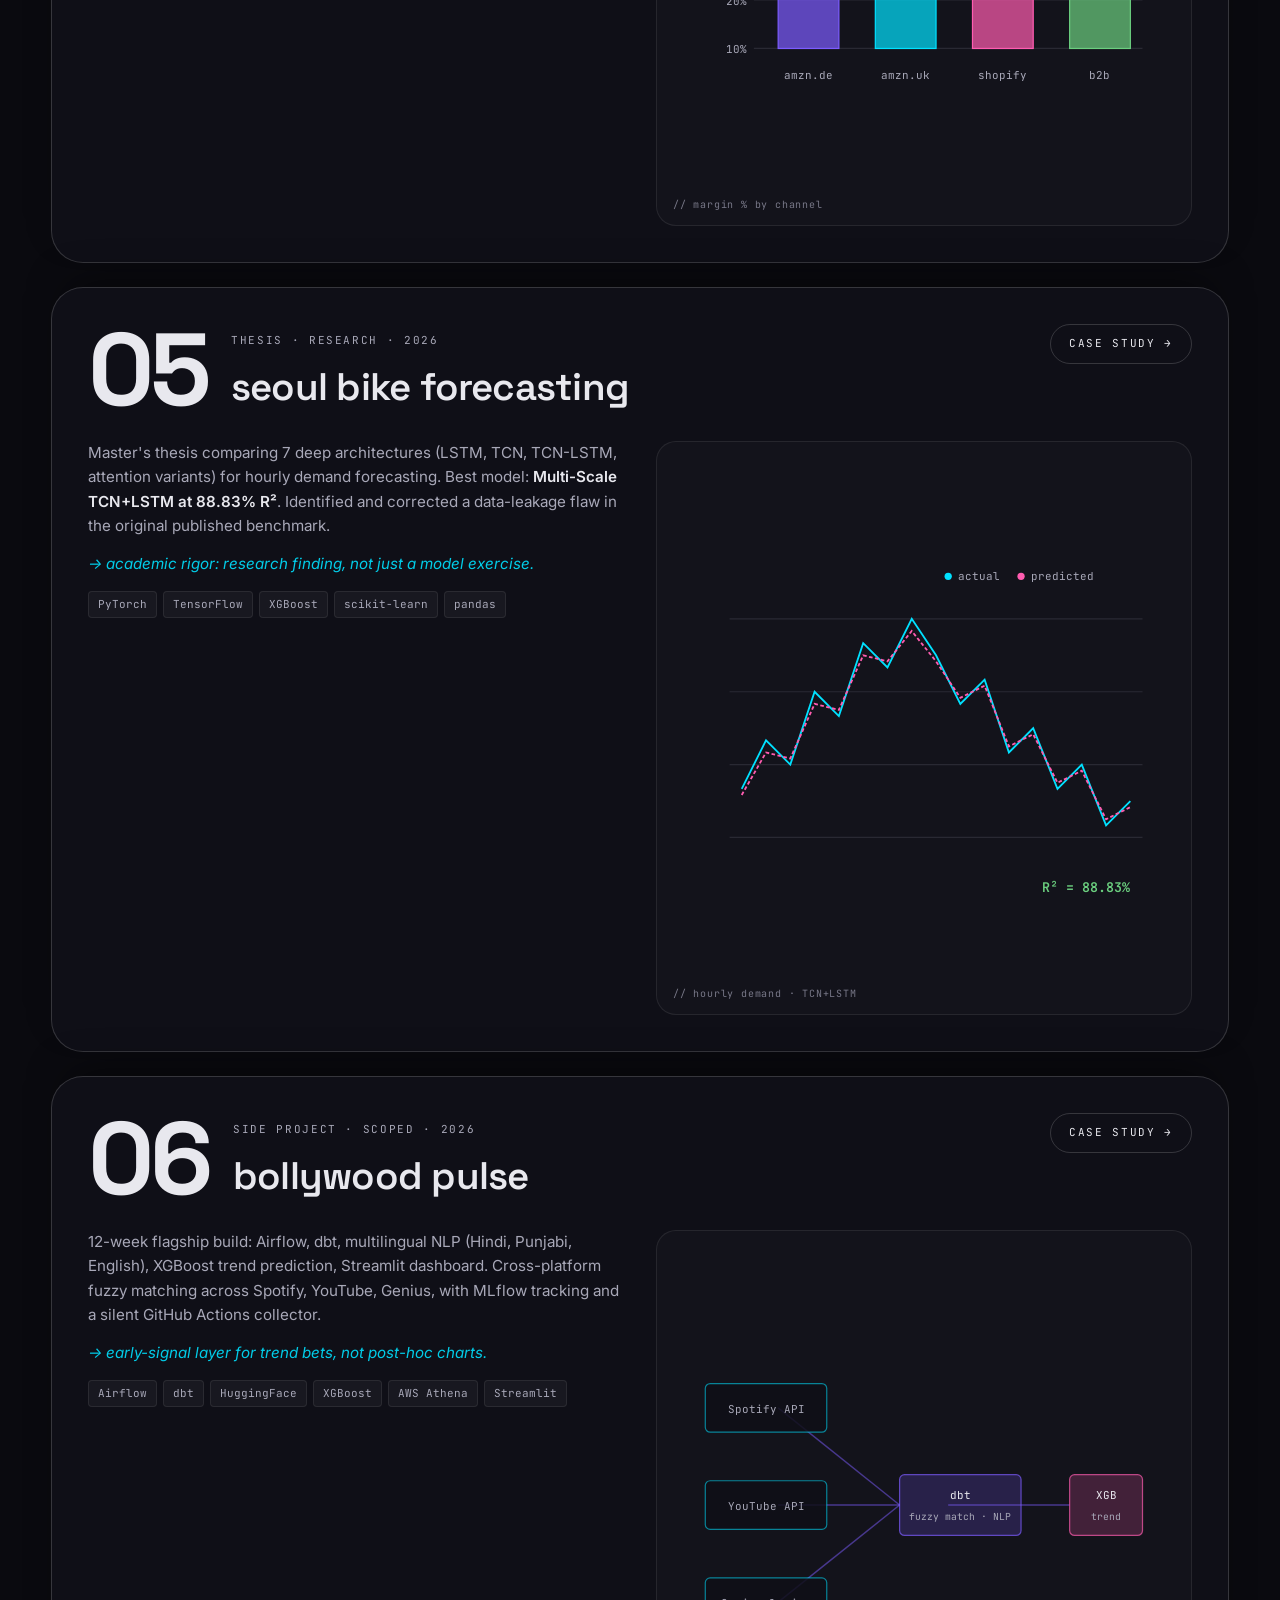
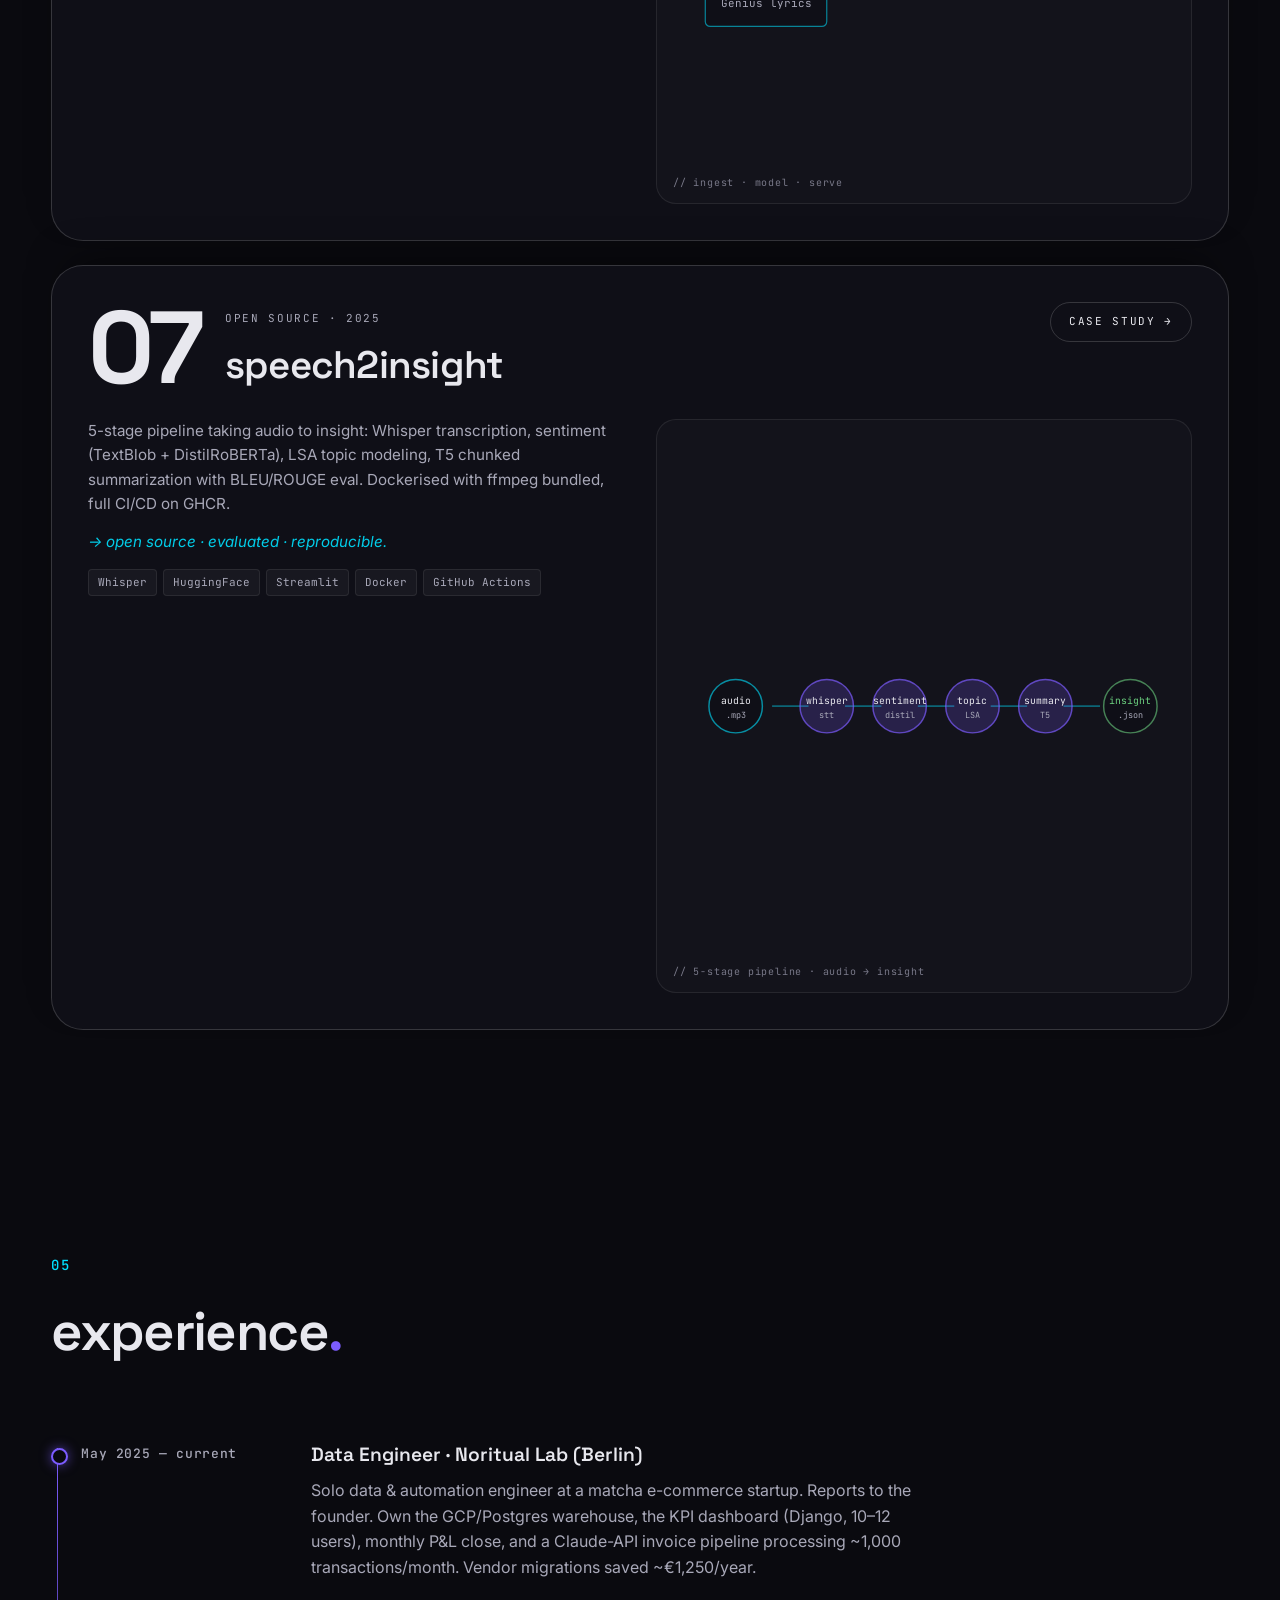
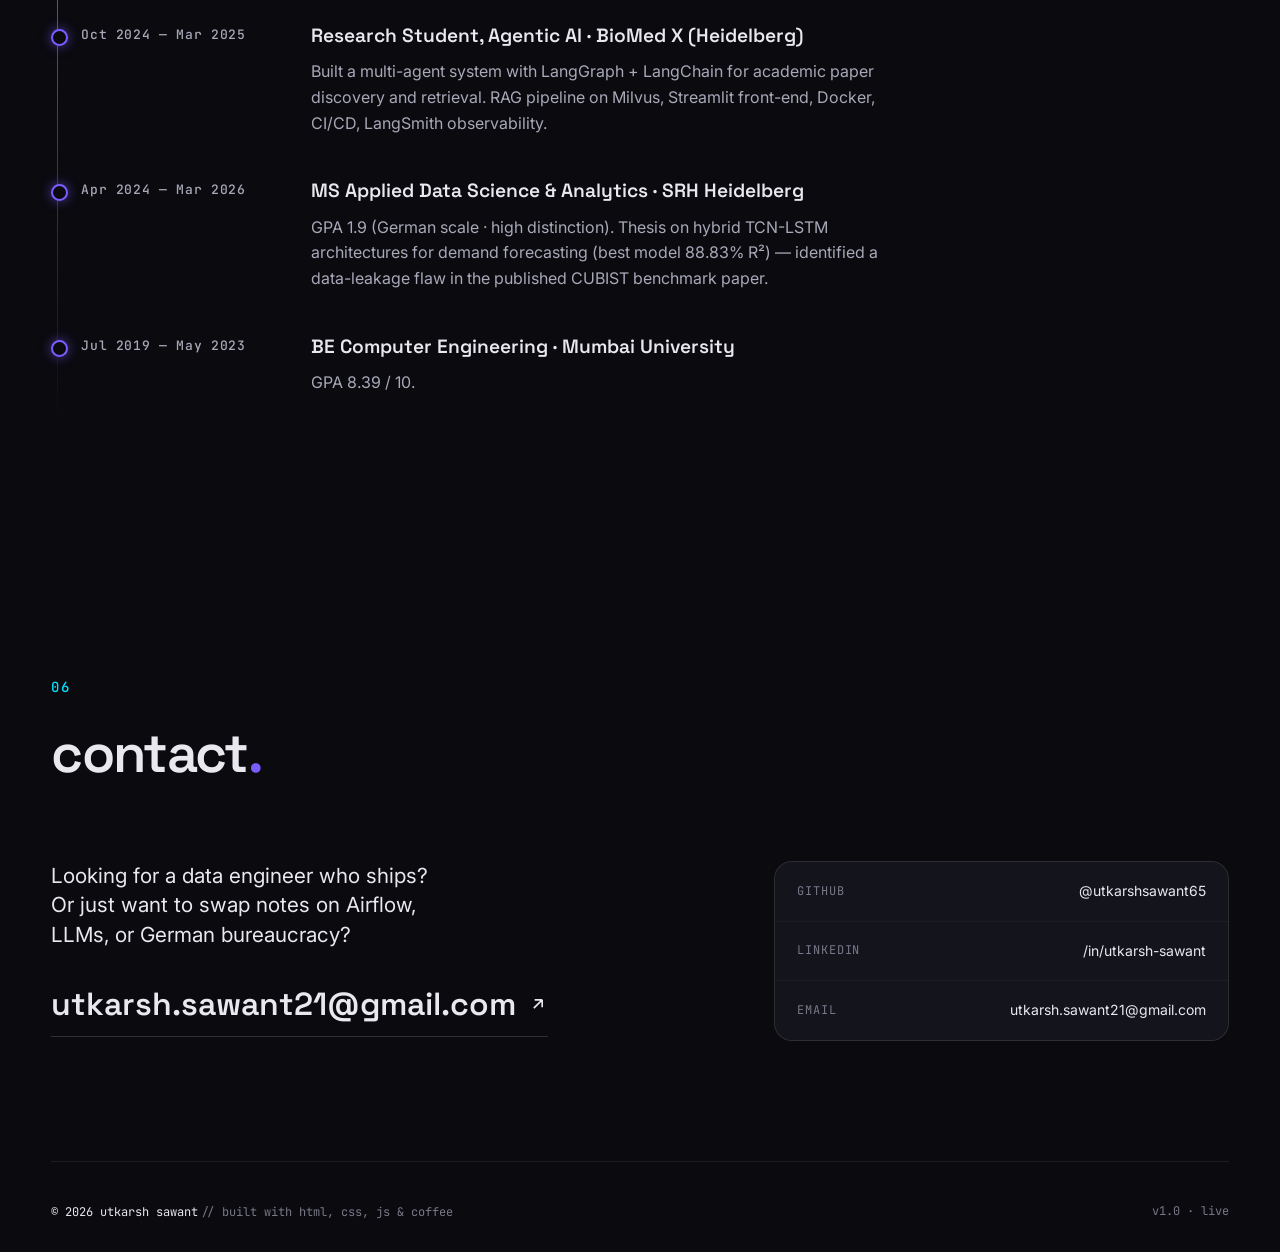
==== commit dc253cfd: "Project section: rebuild as stacked-card showcase with schematic SVG visuals" ====
--- a/index.html
+++ b/index.html
@@ -312,7 +312,7 @@
     </section>
 
     <!-- PROJECTS -->
-    <section id="projects" class="section">
+    <section id="projects" class="section section-projects">
       <div class="section-head" data-animate>
         <span class="section-num mono">04</span>
         <h2>selected work<span class="dot">.</span></h2>
@@ -328,141 +328,417 @@
         <button class="chip-filter" data-filter="app" type="button">app</button>
       </div>
 
-      <div class="project-list">
-
-        <article class="project" data-tags="app data" data-animate>
-          <div class="project-meta">
-            <span class="mono tag">noritual lab · production</span>
-            <span class="mono year">2025</span>
-          </div>
-          <h3>kpi dashboard · internal data product</h3>
-          <p class="project-blurb">
-            Full internal web app, end-to-end with one teammate in ~2 months.
-            Scoped requirements with the team, designed a star-schema Postgres
-            backend, built a Django UI with CRUD, role-based access (user /
-            admin / founder), and forgot-password flow. Ingests from Notion API,
-            Google Sheets, and direct UI inputs.
-            <span class="why">single source of truth for founders' weekly review meetings. 10–12 active users.</span>
-          </p>
-          <ul class="project-tech">
-            <li>Django</li><li>PostgreSQL</li><li>Power BI</li>
-            <li>Notion API</li><li>GCP VM</li><li>RBAC</li>
-          </ul>
-        </article>
-
-        <article class="project" data-tags="llm data infra" data-animate>
-          <div class="project-meta">
-            <span class="mono tag">noritual lab · production</span>
-            <span class="mono year">2026</span>
-          </div>
-          <h3>invoice automation · claude api in prod</h3>
-          <p class="project-blurb">
-            Processes <strong>~1,000 transactions/month</strong>: classifies
-            which need invoices (~25% do), then matches each one to its PDF
-            with confidence-scored Claude API screening. Hive-style partitioned
-            GCS layout (raw → accepted → trash) for clean backfills and audit.
-            Replaced accountant fees previously spent on transaction-linking.
-            <span class="why">the hardest problem I'm proud of solving — invoice/PO matching at scale.</span>
-          </p>
-          <ul class="project-tech">
-            <li>Claude API</li><li>Python</li><li>GCS</li>
-            <li>Cloud Scheduler</li><li>Gmail API</li><li>pdfplumber</li>
-          </ul>
-        </article>
-
-        <article class="project" data-tags="infra data" data-animate>
-          <div class="project-meta">
-            <span class="mono tag">noritual lab · production</span>
-            <span class="mono year">2025</span>
-          </div>
-          <h3>p&amp;l data platform · monthly close</h3>
-          <p class="project-blurb">
-            Own the company's monthly P&amp;L process since Aug 2025. Designed
-            the P&amp;L data model end-to-end, built a dedicated Postgres DB
-            ingesting from Amazon SP-API, Shopify, and Sheets. Multi-currency
-            FX conversion, three-way matching (PO ↔ goods receipt ↔ invoice),
-            month-end close support.
-            <span class="why">replaced the founder's prior (inaccurate) self-built P&amp;L with an owned, defensible monthly cadence.</span>
-          </p>
-          <ul class="project-tech">
-            <li>PostgreSQL</li><li>BigQuery</li><li>Amazon SP-API</li>
-            <li>Shopify API</li><li>Python</li><li>dbt-style layering</li>
-          </ul>
-        </article>
-
-        <article class="project" data-tags="app data" data-animate>
-          <div class="project-meta">
-            <span class="mono tag">noritual lab · v1.0</span>
-            <span class="mono year">2026</span>
-          </div>
-          <h3>pricing &amp; margin desktop app</h3>
-          <p class="project-blurb">
-            Electron + React desktop tool for multi-channel pricing analysis.
-            Three calculation modes, channel-specific COGS, editable fee
-            configuration, and a real-time margin dashboard backed by Postgres.
-            <span class="why">real margin visibility per channel in one click.</span>
-          </p>
-          <ul class="project-tech">
-            <li>Electron</li><li>React 19</li><li>MUI</li>
-            <li>PostgreSQL</li><li>Node</li><li>Jest</li>
-          </ul>
-        </article>
-
-        <article class="project" data-tags="ml" data-animate>
-          <div class="project-meta">
-            <span class="mono tag">thesis · research</span>
-            <span class="mono year">2026</span>
-          </div>
-          <h3>seoul bike demand forecasting</h3>
-          <p class="project-blurb">
-            Master's thesis comparing 7 deep architectures (LSTM, TCN,
-            TCN-LSTM, attention variants) for hourly demand forecasting.
-            Best model: <strong>Multi-Scale TCN+LSTM at 88.83% R²</strong>.
-            Identified and corrected a data-leakage flaw in the original
-            published benchmark.
-          </p>
-          <ul class="project-tech">
-            <li>PyTorch</li><li>TensorFlow</li><li>XGBoost</li>
-            <li>scikit-learn</li><li>pandas</li>
-          </ul>
-        </article>
-
-        <article class="project" data-tags="data ml" data-animate>
-          <div class="project-meta">
-            <span class="mono tag">side project · scoped</span>
-            <span class="mono year">2026</span>
-          </div>
-          <h3>bollywood pulse · music intel</h3>
-          <p class="project-blurb">
-            12-week flagship build: Airflow, dbt, multilingual NLP
-            (Hindi, Punjabi, English), XGBoost trend prediction, Streamlit
-            dashboard. Cross-platform fuzzy matching across Spotify, YouTube,
-            Genius, with MLflow tracking and a silent GitHub Actions collector.
-            <span class="why">early-signal layer for trend bets, not post-hoc charts.</span>
-          </p>
-          <ul class="project-tech">
-            <li>Airflow</li><li>dbt</li><li>HuggingFace</li>
-            <li>XGBoost</li><li>AWS Athena</li><li>Streamlit</li>
-          </ul>
-        </article>
-
-        <article class="project" data-tags="llm ml" data-animate>
-          <div class="project-meta">
-            <span class="mono tag">open source</span>
-            <span class="mono year">2025</span>
-          </div>
-          <h3>speech2insight · audio NLP pipeline</h3>
-          <p class="project-blurb">
-            5-stage pipeline taking audio to insight: Whisper transcription,
-            sentiment (TextBlob + DistilRoBERTa), LSA topic modeling,
-            T5 chunked summarization with BLEU/ROUGE eval. Dockerised with
-            ffmpeg bundled, full CI/CD on GHCR.
-          </p>
-          <ul class="project-tech">
-            <li>Whisper</li><li>HuggingFace</li><li>Streamlit</li>
-            <li>Docker</li><li>GitHub Actions</li>
-          </ul>
-        </article>
+      <div class="project-stack">
+
+        <!-- 01: KPI DASHBOARD -->
+        <div class="project-slot" data-tags="app data">
+          <article class="project-card">
+            <header class="project-card-head">
+              <div class="project-card-meta">
+                <span class="project-num">01</span>
+                <div class="project-card-text">
+                  <span class="project-card-cat mono">noritual lab · production · 2025</span>
+                  <h3>kpi dashboard</h3>
+                </div>
+              </div>
+              <span class="project-card-cta mono">case study →</span>
+            </header>
+            <div class="project-card-body">
+              <div class="project-card-blurb">
+                <p>Full internal web app, end-to-end with one teammate in ~2 months. Scoped requirements with the team, designed a star-schema Postgres backend, built a Django UI with CRUD, role-based access (user / admin / founder), and forgot-password flow. Ingests from Notion API, Google Sheets, and direct UI inputs.</p>
+                <p class="project-card-why">→ single source of truth for founders' weekly review meetings. 10–12 active users.</p>
+                <ul class="project-tech">
+                  <li>Django</li><li>PostgreSQL</li><li>Power BI</li>
+                  <li>Notion API</li><li>GCP VM</li><li>RBAC</li>
+                </ul>
+              </div>
+              <div class="project-card-visual">
+                <!-- schematic: star schema (fact center, 4 dims outer) -->
+                <svg viewBox="0 0 400 300" xmlns="http://www.w3.org/2000/svg" font-family="JetBrains Mono, monospace" font-size="9">
+                  <g stroke="rgba(0,225,255,0.4)" stroke-width="1" fill="none">
+                    <line x1="200" y1="150" x2="80" y2="60"/>
+                    <line x1="200" y1="150" x2="320" y2="60"/>
+                    <line x1="200" y1="150" x2="80" y2="240"/>
+                    <line x1="200" y1="150" x2="320" y2="240"/>
+                  </g>
+                  <g>
+                    <rect x="140" y="120" width="120" height="60" rx="4" fill="rgba(124,92,255,0.15)" stroke="rgba(124,92,255,0.7)"/>
+                    <text x="200" y="145" text-anchor="middle" fill="#e8e8ee" font-weight="600">fct_kpi</text>
+                    <text x="200" y="165" text-anchor="middle" fill="#a8a8b8">key_result · value · period</text>
+                  </g>
+                  <g fill="rgba(0,225,255,0.12)" stroke="rgba(0,225,255,0.5)">
+                    <rect x="20" y="35" width="120" height="50" rx="4"/>
+                    <rect x="260" y="35" width="120" height="50" rx="4"/>
+                    <rect x="20" y="215" width="120" height="50" rx="4"/>
+                    <rect x="260" y="215" width="120" height="50" rx="4"/>
+                  </g>
+                  <g fill="#a8a8b8" text-anchor="middle">
+                    <text x="80" y="55">dim_date</text><text x="80" y="72" font-size="8">day · month · qtr</text>
+                    <text x="320" y="55">dim_org</text><text x="320" y="72" font-size="8">team · level</text>
+                    <text x="80" y="235">dim_objective</text><text x="80" y="252" font-size="8">id · name · target</text>
+                    <text x="320" y="235">dim_user</text><text x="320" y="252" font-size="8">role: u / a / f</text>
+                  </g>
+                </svg>
+                <span class="project-card-visual-cap mono">// star schema · postgres</span>
+              </div>
+            </div>
+          </article>
+        </div>
+
+        <!-- 02: INVOICE AUTOMATION -->
+        <div class="project-slot" data-tags="llm data infra">
+          <article class="project-card">
+            <header class="project-card-head">
+              <div class="project-card-meta">
+                <span class="project-num">02</span>
+                <div class="project-card-text">
+                  <span class="project-card-cat mono">noritual lab · production · 2026</span>
+                  <h3>invoice automation</h3>
+                </div>
+              </div>
+              <span class="project-card-cta mono">case study →</span>
+            </header>
+            <div class="project-card-body">
+              <div class="project-card-blurb">
+                <p>Processes <strong>~1,000 transactions/month</strong>: classifies which need invoices (~25% do), then matches each one to its PDF with confidence-scored Claude API screening. Hive-style partitioned GCS layout (raw → accepted → trash) for clean backfills and audit. Replaced accountant fees previously spent on transaction-linking.</p>
+                <p class="project-card-why">→ the hardest problem I'm proud of solving — invoice/PO matching at scale.</p>
+                <ul class="project-tech">
+                  <li>Claude API</li><li>Python</li><li>GCS</li>
+                  <li>Cloud Scheduler</li><li>Gmail API</li><li>pdfplumber</li>
+                </ul>
+              </div>
+              <div class="project-card-visual">
+                <!-- schematic: pipeline DAG with claude classifier branch -->
+                <svg viewBox="0 0 400 300" xmlns="http://www.w3.org/2000/svg" font-family="JetBrains Mono, monospace" font-size="9">
+                  <g stroke="rgba(124,92,255,0.5)" stroke-width="1.2" fill="none">
+                    <path id="ie1" d="M 60,80 L 140,80"/>
+                    <path id="ie2" d="M 200,80 L 280,40"/>
+                    <path id="ie3" d="M 200,80 L 280,120"/>
+                    <path id="ie4" d="M 60,200 L 140,200"/>
+                    <path id="ie5" d="M 200,200 L 280,240"/>
+                    <path id="ie6" d="M 280,40 L 360,40"/>
+                    <path id="ie7" d="M 280,120 L 360,120"/>
+                  </g>
+                  <g>
+                    <rect x="20" y="60" width="80" height="40" rx="4" fill="rgba(15,15,23,0.85)" stroke="rgba(0,225,255,0.55)"/>
+                    <text x="60" y="84" text-anchor="middle" fill="#a8a8b8" font-size="9">Gmail PDFs</text>
+                    <rect x="20" y="180" width="80" height="40" rx="4" fill="rgba(15,15,23,0.85)" stroke="rgba(0,225,255,0.55)"/>
+                    <text x="60" y="204" text-anchor="middle" fill="#a8a8b8" font-size="9">Txn ledger</text>
+                    <rect x="140" y="60" width="80" height="40" rx="4" fill="rgba(124,92,255,0.2)" stroke="rgba(124,92,255,0.7)"/>
+                    <text x="180" y="78" text-anchor="middle" fill="#e8e8ee" font-size="9">Claude</text>
+                    <text x="180" y="92" text-anchor="middle" fill="#a8a8b8" font-size="8">screen + score</text>
+                    <rect x="140" y="180" width="80" height="40" rx="4" fill="rgba(124,92,255,0.2)" stroke="rgba(124,92,255,0.7)"/>
+                    <text x="180" y="198" text-anchor="middle" fill="#e8e8ee" font-size="9">Matcher</text>
+                    <text x="180" y="212" text-anchor="middle" fill="#a8a8b8" font-size="8">conf ≥ 0.92</text>
+                    <rect x="280" y="22" width="80" height="36" rx="4" fill="rgba(15,15,23,0.85)" stroke="rgba(107,207,127,0.6)"/>
+                    <text x="320" y="44" text-anchor="middle" fill="#6bcf7f" font-size="9">accepted/</text>
+                    <rect x="280" y="100" width="80" height="36" rx="4" fill="rgba(15,15,23,0.85)" stroke="rgba(255,180,107,0.6)"/>
+                    <text x="320" y="122" text-anchor="middle" fill="#ffb86b" font-size="9">trash/</text>
+                    <rect x="280" y="222" width="80" height="36" rx="4" fill="rgba(15,15,23,0.85)" stroke="rgba(255,92,176,0.6)"/>
+                    <text x="320" y="244" text-anchor="middle" fill="#ff5cb0" font-size="9">P&amp;L</text>
+                  </g>
+                  <g fill="#00e1ff">
+                    <circle r="3"><animateMotion dur="4s" repeatCount="indefinite"><mpath href="#ie1"/></animateMotion></circle>
+                    <circle r="3"><animateMotion dur="4.5s" begin="1.5s" repeatCount="indefinite"><mpath href="#ie2"/></animateMotion></circle>
+                    <circle r="3"><animateMotion dur="4s" begin="3s" repeatCount="indefinite"><mpath href="#ie4"/></animateMotion></circle>
+                  </g>
+                </svg>
+                <span class="project-card-visual-cap mono">// pipeline · ~1k tx/mo</span>
+              </div>
+            </div>
+          </article>
+        </div>
+
+        <!-- 03: P&L PLATFORM -->
+        <div class="project-slot" data-tags="infra data">
+          <article class="project-card">
+            <header class="project-card-head">
+              <div class="project-card-meta">
+                <span class="project-num">03</span>
+                <div class="project-card-text">
+                  <span class="project-card-cat mono">noritual lab · production · 2025</span>
+                  <h3>p&amp;l platform</h3>
+                </div>
+              </div>
+              <span class="project-card-cta mono">case study →</span>
+            </header>
+            <div class="project-card-body">
+              <div class="project-card-blurb">
+                <p>Own the company's monthly P&amp;L process since Aug 2025. Designed the P&amp;L data model end-to-end, built a dedicated Postgres DB ingesting from Amazon SP-API, Shopify, and Sheets. Multi-currency FX conversion, three-way matching (PO ↔ goods receipt ↔ invoice), month-end close support.</p>
+                <p class="project-card-why">→ replaced the founder's prior (inaccurate) self-built P&amp;L with an owned, defensible monthly cadence.</p>
+                <ul class="project-tech">
+                  <li>PostgreSQL</li><li>BigQuery</li><li>Amazon SP-API</li>
+                  <li>Shopify API</li><li>Python</li><li>dbt-style layering</li>
+                </ul>
+              </div>
+              <div class="project-card-visual">
+                <!-- schematic: P&L line chart trending up -->
+                <svg viewBox="0 0 400 300" xmlns="http://www.w3.org/2000/svg" font-family="JetBrains Mono, monospace" font-size="9">
+                  <g stroke="rgba(168,168,184,0.15)" stroke-width="1">
+                    <line x1="40" y1="60" x2="380" y2="60"/>
+                    <line x1="40" y1="120" x2="380" y2="120"/>
+                    <line x1="40" y1="180" x2="380" y2="180"/>
+                    <line x1="40" y1="240" x2="380" y2="240"/>
+                  </g>
+                  <g fill="#a8a8b8" text-anchor="end">
+                    <text x="34" y="64">€20k</text>
+                    <text x="34" y="124">€15k</text>
+                    <text x="34" y="184">€10k</text>
+                    <text x="34" y="244">€5k</text>
+                  </g>
+                  <g fill="#a8a8b8" text-anchor="middle" font-size="8">
+                    <text x="80" y="265">Aug</text>
+                    <text x="140" y="265">Sep</text>
+                    <text x="200" y="265">Oct</text>
+                    <text x="260" y="265">Nov</text>
+                    <text x="320" y="265">Dec</text>
+                    <text x="370" y="265">May</text>
+                  </g>
+                  <!-- revenue (rising) -->
+                  <path d="M 60,200 L 120,180 L 180,160 L 240,130 L 300,90 L 360,70" stroke="#00e1ff" stroke-width="2" fill="none"/>
+                  <!-- cogs (rising slower) -->
+                  <path d="M 60,230 L 120,220 L 180,205 L 240,185 L 300,160 L 360,150" stroke="#ff5cb0" stroke-width="2" fill="none" stroke-dasharray="3,2"/>
+                  <!-- net margin (rising) -->
+                  <path d="M 60,250 L 120,240 L 180,222 L 240,200 L 300,170 L 360,130" stroke="#6bcf7f" stroke-width="2" fill="none"/>
+                  <!-- legend -->
+                  <g font-size="8">
+                    <circle cx="200" cy="25" r="3" fill="#00e1ff"/><text x="208" y="28" fill="#a8a8b8">revenue</text>
+                    <circle cx="260" cy="25" r="3" fill="#ff5cb0"/><text x="268" y="28" fill="#a8a8b8">cogs</text>
+                    <circle cx="300" cy="25" r="3" fill="#6bcf7f"/><text x="308" y="28" fill="#a8a8b8">net</text>
+                  </g>
+                </svg>
+                <span class="project-card-visual-cap mono">// monthly P&amp;L · since aug 2025</span>
+              </div>
+            </div>
+          </article>
+        </div>
+
+        <!-- 04: PRICING APP -->
+        <div class="project-slot" data-tags="app data">
+          <article class="project-card">
+            <header class="project-card-head">
+              <div class="project-card-meta">
+                <span class="project-num">04</span>
+                <div class="project-card-text">
+                  <span class="project-card-cat mono">noritual lab · v1.0 · 2026</span>
+                  <h3>pricing &amp; margin app</h3>
+                </div>
+              </div>
+              <span class="project-card-cta mono">case study →</span>
+            </header>
+            <div class="project-card-body">
+              <div class="project-card-blurb">
+                <p>Electron + React desktop tool for multi-channel pricing analysis. Three calculation modes, channel-specific COGS, editable fee configuration, and a real-time margin dashboard backed by Postgres.</p>
+                <p class="project-card-why">→ real margin visibility per channel in one click.</p>
+                <ul class="project-tech">
+                  <li>Electron</li><li>React 19</li><li>MUI</li>
+                  <li>PostgreSQL</li><li>Node</li><li>Jest</li>
+                </ul>
+              </div>
+              <div class="project-card-visual">
+                <!-- schematic: bar chart of channel margins -->
+                <svg viewBox="0 0 400 300" xmlns="http://www.w3.org/2000/svg" font-family="JetBrains Mono, monospace" font-size="9">
+                  <g stroke="rgba(168,168,184,0.15)" stroke-width="1">
+                    <line x1="60" y1="40" x2="380" y2="40"/>
+                    <line x1="60" y1="120" x2="380" y2="120"/>
+                    <line x1="60" y1="200" x2="380" y2="200"/>
+                    <line x1="60" y1="240" x2="380" y2="240"/>
+                  </g>
+                  <g fill="#a8a8b8" text-anchor="end" font-size="9">
+                    <text x="54" y="44">40%</text>
+                    <text x="54" y="124">30%</text>
+                    <text x="54" y="204">20%</text>
+                    <text x="54" y="244">10%</text>
+                  </g>
+                  <!-- bars -->
+                  <g>
+                    <rect x="80" y="60" width="50" height="180" fill="rgba(124,92,255,0.7)" stroke="rgba(124,92,255,1)"/>
+                    <text x="105" y="265" text-anchor="middle" fill="#a8a8b8" font-size="9">amzn.de</text>
+                    <text x="105" y="55" text-anchor="middle" fill="#e8e8ee" font-size="9" font-weight="600">38%</text>
+
+                    <rect x="160" y="100" width="50" height="140" fill="rgba(0,225,255,0.7)" stroke="rgba(0,225,255,1)"/>
+                    <text x="185" y="265" text-anchor="middle" fill="#a8a8b8" font-size="9">amzn.uk</text>
+                    <text x="185" y="95" text-anchor="middle" fill="#e8e8ee" font-size="9" font-weight="600">29%</text>
+
+                    <rect x="240" y="80" width="50" height="160" fill="rgba(255,92,176,0.7)" stroke="rgba(255,92,176,1)"/>
+                    <text x="265" y="265" text-anchor="middle" fill="#a8a8b8" font-size="9">shopify</text>
+                    <text x="265" y="75" text-anchor="middle" fill="#e8e8ee" font-size="9" font-weight="600">33%</text>
+
+                    <rect x="320" y="140" width="50" height="100" fill="rgba(107,207,127,0.7)" stroke="rgba(107,207,127,1)"/>
+                    <text x="345" y="265" text-anchor="middle" fill="#a8a8b8" font-size="9">b2b</text>
+                    <text x="345" y="135" text-anchor="middle" fill="#e8e8ee" font-size="9" font-weight="600">21%</text>
+                  </g>
+                </svg>
+                <span class="project-card-visual-cap mono">// margin % by channel</span>
+              </div>
+            </div>
+          </article>
+        </div>
+
+        <!-- 05: SEOUL BIKE -->
+        <div class="project-slot" data-tags="ml">
+          <article class="project-card">
+            <header class="project-card-head">
+              <div class="project-card-meta">
+                <span class="project-num">05</span>
+                <div class="project-card-text">
+                  <span class="project-card-cat mono">thesis · research · 2026</span>
+                  <h3>seoul bike forecasting</h3>
+                </div>
+              </div>
+              <span class="project-card-cta mono">case study →</span>
+            </header>
+            <div class="project-card-body">
+              <div class="project-card-blurb">
+                <p>Master's thesis comparing 7 deep architectures (LSTM, TCN, TCN-LSTM, attention variants) for hourly demand forecasting. Best model: <strong>Multi-Scale TCN+LSTM at 88.83% R²</strong>. Identified and corrected a data-leakage flaw in the original published benchmark.</p>
+                <p class="project-card-why">→ academic rigor: research finding, not just a model exercise.</p>
+                <ul class="project-tech">
+                  <li>PyTorch</li><li>TensorFlow</li><li>XGBoost</li>
+                  <li>scikit-learn</li><li>pandas</li>
+                </ul>
+              </div>
+              <div class="project-card-visual">
+                <!-- schematic: forecast vs actual curve -->
+                <svg viewBox="0 0 400 300" xmlns="http://www.w3.org/2000/svg" font-family="JetBrains Mono, monospace" font-size="9">
+                  <g stroke="rgba(168,168,184,0.15)" stroke-width="1">
+                    <line x1="40" y1="60" x2="380" y2="60"/>
+                    <line x1="40" y1="120" x2="380" y2="120"/>
+                    <line x1="40" y1="180" x2="380" y2="180"/>
+                    <line x1="40" y1="240" x2="380" y2="240"/>
+                  </g>
+                  <!-- actual demand: jagged curve -->
+                  <path d="M 50,200 L 70,160 L 90,180 L 110,120 L 130,140 L 150,80 L 170,100 L 190,60 L 210,90 L 230,130 L 250,110 L 270,170 L 290,150 L 310,200 L 330,180 L 350,230 L 370,210" stroke="#00e1ff" stroke-width="1.5" fill="none"/>
+                  <!-- predicted: smoother -->
+                  <path d="M 50,205 L 70,170 L 90,175 L 110,130 L 130,135 L 150,90 L 170,95 L 190,70 L 210,95 L 230,125 L 250,115 L 270,165 L 290,155 L 310,195 L 330,185 L 350,225 L 370,215" stroke="#ff5cb0" stroke-width="1.5" fill="none" stroke-dasharray="3,2"/>
+                  <g font-size="9">
+                    <circle cx="220" cy="25" r="3" fill="#00e1ff"/><text x="228" y="28" fill="#a8a8b8">actual</text>
+                    <circle cx="280" cy="25" r="3" fill="#ff5cb0"/><text x="288" y="28" fill="#a8a8b8">predicted</text>
+                  </g>
+                  <text x="370" y="285" text-anchor="end" fill="#6bcf7f" font-size="11" font-weight="600">R² = 88.83%</text>
+                </svg>
+                <span class="project-card-visual-cap mono">// hourly demand · TCN+LSTM</span>
+              </div>
+            </div>
+          </article>
+        </div>
+
+        <!-- 06: BOLLYWOOD PULSE -->
+        <div class="project-slot" data-tags="data ml">
+          <article class="project-card">
+            <header class="project-card-head">
+              <div class="project-card-meta">
+                <span class="project-num">06</span>
+                <div class="project-card-text">
+                  <span class="project-card-cat mono">side project · scoped · 2026</span>
+                  <h3>bollywood pulse</h3>
+                </div>
+              </div>
+              <span class="project-card-cta mono">case study →</span>
+            </header>
+            <div class="project-card-body">
+              <div class="project-card-blurb">
+                <p>12-week flagship build: Airflow, dbt, multilingual NLP (Hindi, Punjabi, English), XGBoost trend prediction, Streamlit dashboard. Cross-platform fuzzy matching across Spotify, YouTube, Genius, with MLflow tracking and a silent GitHub Actions collector.</p>
+                <p class="project-card-why">→ early-signal layer for trend bets, not post-hoc charts.</p>
+                <ul class="project-tech">
+                  <li>Airflow</li><li>dbt</li><li>HuggingFace</li>
+                  <li>XGBoost</li><li>AWS Athena</li><li>Streamlit</li>
+                </ul>
+              </div>
+              <div class="project-card-visual">
+                <!-- schematic: multi-source ingest -> dbt -> model -->
+                <svg viewBox="0 0 400 300" xmlns="http://www.w3.org/2000/svg" font-family="JetBrains Mono, monospace" font-size="9">
+                  <g stroke="rgba(124,92,255,0.5)" stroke-width="1.2" fill="none">
+                    <path d="M 80,60 L 180,140"/>
+                    <path d="M 80,140 L 180,140"/>
+                    <path d="M 80,220 L 180,140"/>
+                    <path d="M 220,140 L 320,140"/>
+                  </g>
+                  <g>
+                    <rect x="20" y="40" width="100" height="40" rx="4" fill="rgba(15,15,23,0.85)" stroke="rgba(0,225,255,0.55)"/>
+                    <text x="70" y="64" text-anchor="middle" fill="#a8a8b8">Spotify API</text>
+                    <rect x="20" y="120" width="100" height="40" rx="4" fill="rgba(15,15,23,0.85)" stroke="rgba(0,225,255,0.55)"/>
+                    <text x="70" y="144" text-anchor="middle" fill="#a8a8b8">YouTube API</text>
+                    <rect x="20" y="200" width="100" height="40" rx="4" fill="rgba(15,15,23,0.85)" stroke="rgba(0,225,255,0.55)"/>
+                    <text x="70" y="224" text-anchor="middle" fill="#a8a8b8">Genius lyrics</text>
+
+                    <rect x="180" y="115" width="100" height="50" rx="4" fill="rgba(124,92,255,0.2)" stroke="rgba(124,92,255,0.7)"/>
+                    <text x="230" y="135" text-anchor="middle" fill="#e8e8ee">dbt</text>
+                    <text x="230" y="152" text-anchor="middle" fill="#a8a8b8" font-size="8">fuzzy match · NLP</text>
+
+                    <rect x="320" y="115" width="60" height="50" rx="4" fill="rgba(255,92,176,0.2)" stroke="rgba(255,92,176,0.7)"/>
+                    <text x="350" y="135" text-anchor="middle" fill="#e8e8ee">XGB</text>
+                    <text x="350" y="152" text-anchor="middle" fill="#a8a8b8" font-size="8">trend</text>
+                  </g>
+                </svg>
+                <span class="project-card-visual-cap mono">// ingest · model · serve</span>
+              </div>
+            </div>
+          </article>
+        </div>
+
+        <!-- 07: SPEECH2INSIGHT -->
+        <div class="project-slot" data-tags="llm ml">
+          <article class="project-card">
+            <header class="project-card-head">
+              <div class="project-card-meta">
+                <span class="project-num">07</span>
+                <div class="project-card-text">
+                  <span class="project-card-cat mono">open source · 2025</span>
+                  <h3>speech2insight</h3>
+                </div>
+              </div>
+              <span class="project-card-cta mono">case study →</span>
+            </header>
+            <div class="project-card-body">
+              <div class="project-card-blurb">
+                <p>5-stage pipeline taking audio to insight: Whisper transcription, sentiment (TextBlob + DistilRoBERTa), LSA topic modeling, T5 chunked summarization with BLEU/ROUGE eval. Dockerised with ffmpeg bundled, full CI/CD on GHCR.</p>
+                <p class="project-card-why">→ open source · evaluated · reproducible.</p>
+                <ul class="project-tech">
+                  <li>Whisper</li><li>HuggingFace</li><li>Streamlit</li>
+                  <li>Docker</li><li>GitHub Actions</li>
+                </ul>
+              </div>
+              <div class="project-card-visual">
+                <!-- schematic: 5-stage horizontal pipeline -->
+                <svg viewBox="0 0 400 300" xmlns="http://www.w3.org/2000/svg" font-family="JetBrains Mono, monospace" font-size="9">
+                  <g stroke="rgba(0,225,255,0.4)" stroke-width="1.5" fill="none">
+                    <line x1="75" y1="150" x2="105" y2="150"/>
+                    <line x1="135" y1="150" x2="165" y2="150"/>
+                    <line x1="195" y1="150" x2="225" y2="150"/>
+                    <line x1="255" y1="150" x2="285" y2="150"/>
+                    <line x1="315" y1="150" x2="345" y2="150"/>
+                  </g>
+                  <g text-anchor="middle">
+                    <circle cx="45" cy="150" r="22" fill="rgba(15,15,23,0.85)" stroke="rgba(0,225,255,0.6)" stroke-width="1.2"/>
+                    <text x="45" y="148" fill="#e8e8ee" font-size="8">audio</text>
+                    <text x="45" y="160" fill="#a8a8b8" font-size="7">.mp3</text>
+
+                    <circle cx="120" cy="150" r="22" fill="rgba(124,92,255,0.2)" stroke="rgba(124,92,255,0.7)" stroke-width="1.2"/>
+                    <text x="120" y="148" fill="#e8e8ee" font-size="8">whisper</text>
+                    <text x="120" y="160" fill="#a8a8b8" font-size="7">stt</text>
+
+                    <circle cx="180" cy="150" r="22" fill="rgba(124,92,255,0.2)" stroke="rgba(124,92,255,0.7)" stroke-width="1.2"/>
+                    <text x="180" y="148" fill="#e8e8ee" font-size="8">sentiment</text>
+                    <text x="180" y="160" fill="#a8a8b8" font-size="7">distil</text>
+
+                    <circle cx="240" cy="150" r="22" fill="rgba(124,92,255,0.2)" stroke="rgba(124,92,255,0.7)" stroke-width="1.2"/>
+                    <text x="240" y="148" fill="#e8e8ee" font-size="8">topic</text>
+                    <text x="240" y="160" fill="#a8a8b8" font-size="7">LSA</text>
+
+                    <circle cx="300" cy="150" r="22" fill="rgba(124,92,255,0.2)" stroke="rgba(124,92,255,0.7)" stroke-width="1.2"/>
+                    <text x="300" y="148" fill="#e8e8ee" font-size="8">summary</text>
+                    <text x="300" y="160" fill="#a8a8b8" font-size="7">T5</text>
+
+                    <circle cx="370" cy="150" r="22" fill="rgba(15,15,23,0.85)" stroke="rgba(107,207,127,0.6)" stroke-width="1.2"/>
+                    <text x="370" y="148" fill="#6bcf7f" font-size="8">insight</text>
+                    <text x="370" y="160" fill="#a8a8b8" font-size="7">.json</text>
+                  </g>
+                </svg>
+                <span class="project-card-visual-cap mono">// 5-stage pipeline · audio → insight</span>
+              </div>
+            </div>
+          </article>
+        </div>
 
       </div>
     </section>
--- a/css/styles.css
+++ b/css/styles.css
@@ -738,77 +738,169 @@
 
 /* ============ projects ============ */
 
-.project-list {
-  display: flex; flex-direction: column;
-  gap: 1px;
-  background: var(--border);
-  border: 1px solid var(--border);
-  border-radius: var(--radius);
+/* ============ project stack (sticky stacking cards) ============ */
+
+.section-projects { padding-bottom: 80px; }
+
+.project-stack {
+  margin-top: 32px;
+  /* room for the last card to scroll into a sticky stop without colliding with the next section */
+}
+
+.project-slot {
+  position: sticky;
+  /* each slot sticks at a slightly different top so cards pile up;
+     index handled via :nth-child below */
+  top: 96px;
+  /* fixed-height viewport for each card so the next slot's sticky kicks in at the right moment */
+  height: 85vh;
+  min-height: 600px;
+  margin-bottom: 24px;
+}
+.project-slot:nth-child(1) { top: 96px;  z-index: 1; }
+.project-slot:nth-child(2) { top: 124px; z-index: 2; }
+.project-slot:nth-child(3) { top: 152px; z-index: 3; }
+.project-slot:nth-child(4) { top: 180px; z-index: 4; }
+.project-slot:nth-child(5) { top: 208px; z-index: 5; }
+.project-slot:nth-child(6) { top: 236px; z-index: 6; }
+.project-slot:nth-child(7) { top: 264px; z-index: 7; }
+
+.project-card {
+  height: 100%;
+  display: flex;
+  flex-direction: column;
+  gap: 24px;
+  padding: 36px;
+  background: var(--bg-2);
+  border: 1px solid var(--border-strong, var(--border));
+  border-radius: 32px;
   overflow: hidden;
-}
-
-.project {
-  background: var(--bg-2);
-  padding: 36px;
-  position: relative;
-  transition: background 0.4s var(--ease);
-  cursor: pointer;
-}
-.project::before {
-  content: '';
-  position: absolute; left: 0; top: 0; bottom: 0;
-  width: 3px;
-  background: linear-gradient(to bottom, var(--accent), var(--accent-2));
-  transform: scaleY(0);
-  transform-origin: top;
-  transition: transform 0.5s var(--ease);
-}
-.project:hover {
-  background: var(--surface);
-}
-.project:hover::before { transform: scaleY(1); }
-
-.project-meta {
-  display: flex; justify-content: space-between; align-items: center;
-  margin-bottom: 16px;
-  font-size: 12px;
-  font-weight: 500;
-}
-.project-meta .tag {
-  color: var(--accent-2);
+  box-shadow: 0 -20px 40px -20px rgba(0,0,0,0.6);
+}
+
+.project-card-head {
+  display: flex;
+  justify-content: space-between;
+  align-items: flex-start;
+  gap: 20px;
+}
+.project-card-meta {
+  display: flex;
+  align-items: flex-start;
+  gap: 24px;
+  min-width: 0;
+}
+.project-num {
+  font-family: 'Space Grotesk', sans-serif;
+  font-size: clamp(3rem, 8vw, 7rem);
+  font-weight: 800;
+  line-height: 0.9;
+  color: var(--text);
+  letter-spacing: -0.04em;
+  flex-shrink: 0;
+}
+.project-card-text {
+  display: flex;
+  flex-direction: column;
+  gap: 6px;
+  padding-top: 8px;
+  min-width: 0;
+}
+.project-card-cat {
+  font-size: 11px;
+  letter-spacing: 0.15em;
+  color: var(--text-dim);
   text-transform: uppercase;
-  letter-spacing: 0.08em;
-}
-.project-meta .year {
-  color: var(--text-dim);
-}
-
-.project h3 {
+}
+.project-card-text h3 {
   font-family: 'Space Grotesk', sans-serif;
-  font-size: clamp(1.4rem, 3vw, 2rem);
+  font-size: clamp(1.4rem, 3vw, 2.4rem);
   font-weight: 600;
   letter-spacing: -0.02em;
-  margin-bottom: 14px;
-  transition: transform 0.4s var(--ease), color 0.4s var(--ease);
-}
-.project:hover h3 {
-  transform: translateX(8px);
+  color: var(--text);
+  text-transform: lowercase;
+  margin: 0;
+}
+
+.project-card-cta {
+  flex-shrink: 0;
+  padding: 10px 18px;
+  font-size: 11px;
+  letter-spacing: 0.15em;
+  color: var(--text);
+  border: 1px solid var(--border-strong, var(--border));
+  border-radius: 999px;
+  text-transform: uppercase;
+  transition: background 0.25s var(--ease), color 0.25s var(--ease), border-color 0.25s var(--ease);
+  cursor: default;
+  user-select: none;
+}
+.project-card:hover .project-card-cta {
+  background: var(--text);
+  color: var(--bg);
+  border-color: var(--text);
+}
+
+.project-card-body {
+  flex: 1;
+  display: grid;
+  grid-template-columns: 1fr 1fr;
+  gap: 32px;
+  min-height: 0;
+}
+.project-card-blurb {
+  display: flex;
+  flex-direction: column;
+  gap: 14px;
+  color: var(--text-dim);
+  font-size: 0.95rem;
+  line-height: 1.6;
+  overflow-y: auto;
+}
+.project-card-blurb p { margin: 0; }
+.project-card-blurb strong { color: var(--text); font-weight: 600; }
+.project-card-why {
   color: var(--accent-2);
-}
-
-.project-blurb {
-  color: var(--text-dim);
-  max-width: 70ch;
-  margin-bottom: 20px;
-}
-.project-blurb strong { color: var(--text); font-weight: 600; }
-.project-blurb .why {
+  font-style: italic;
+  opacity: 0.9;
+}
+
+.project-card-visual {
+  position: relative;
+  display: flex;
+  flex-direction: column;
+  align-items: stretch;
+  justify-content: center;
+  padding: 24px;
+  background: rgba(255, 255, 255, 0.02);
+  border: 1px solid var(--border);
+  border-radius: 20px;
+  min-height: 0;
+}
+.project-card-visual svg {
+  width: 100%;
+  height: auto;
+  max-height: 100%;
   display: block;
-  margin-top: 10px;
-  color: var(--accent-2);
-  font-size: 0.9rem;
-  font-style: italic;
-  opacity: 0.85;
+}
+.project-card-visual-cap {
+  position: absolute;
+  bottom: 12px;
+  left: 16px;
+  font-size: 10px;
+  color: var(--text-mute);
+  letter-spacing: 0.08em;
+}
+
+@media (max-width: 960px) {
+  .project-card-body { grid-template-columns: 1fr; }
+  .project-card-visual { min-height: 220px; }
+  .project-slot { height: auto; min-height: 0; position: relative; top: 0 !important; margin-bottom: 24px; }
+}
+@media (max-width: 600px) {
+  .project-card { padding: 24px; border-radius: 24px; gap: 20px; }
+  .project-card-head { flex-direction: column; }
+  .project-card-meta { gap: 16px; }
 }
 
 /* ============ project filter chips ============ */
@@ -841,20 +933,9 @@
   border-color: var(--accent);
 }
 
-/* projects fade when filtered out */
-.project {
-  transition: background 0.4s var(--ease), opacity 0.35s var(--ease),
-              transform 0.35s var(--ease), max-height 0.4s var(--ease);
-}
-.project.is-hidden {
-  opacity: 0;
-  transform: scale(0.97);
-  pointer-events: none;
-  max-height: 0;
-  padding-top: 0;
-  padding-bottom: 0;
-  overflow: hidden;
-  border: 0;
+/* hide filtered-out slots cleanly (must drop sticky too) */
+.project-slot.is-hidden {
+  display: none;
 }
 
 /* ============ now line in about ============ */
@@ -1047,10 +1128,6 @@
 .stack-grid [data-animate]:nth-child(3) { transition-delay: 0.25s; }
 .stack-grid [data-animate]:nth-child(4) { transition-delay: 0.35s; }
 
-.project-list .project[data-animate]:nth-child(1) { transition-delay: 0.05s; }
-.project-list .project[data-animate]:nth-child(2) { transition-delay: 0.1s; }
-.project-list .project[data-animate]:nth-child(3) { transition-delay: 0.15s; }
-
 .principles [data-animate]:nth-child(1) { transition-delay: 0.05s; }
 .principles [data-animate]:nth-child(2) { transition-delay: 0.15s; }
 .principles [data-animate]:nth-child(3) { transition-delay: 0.25s; }
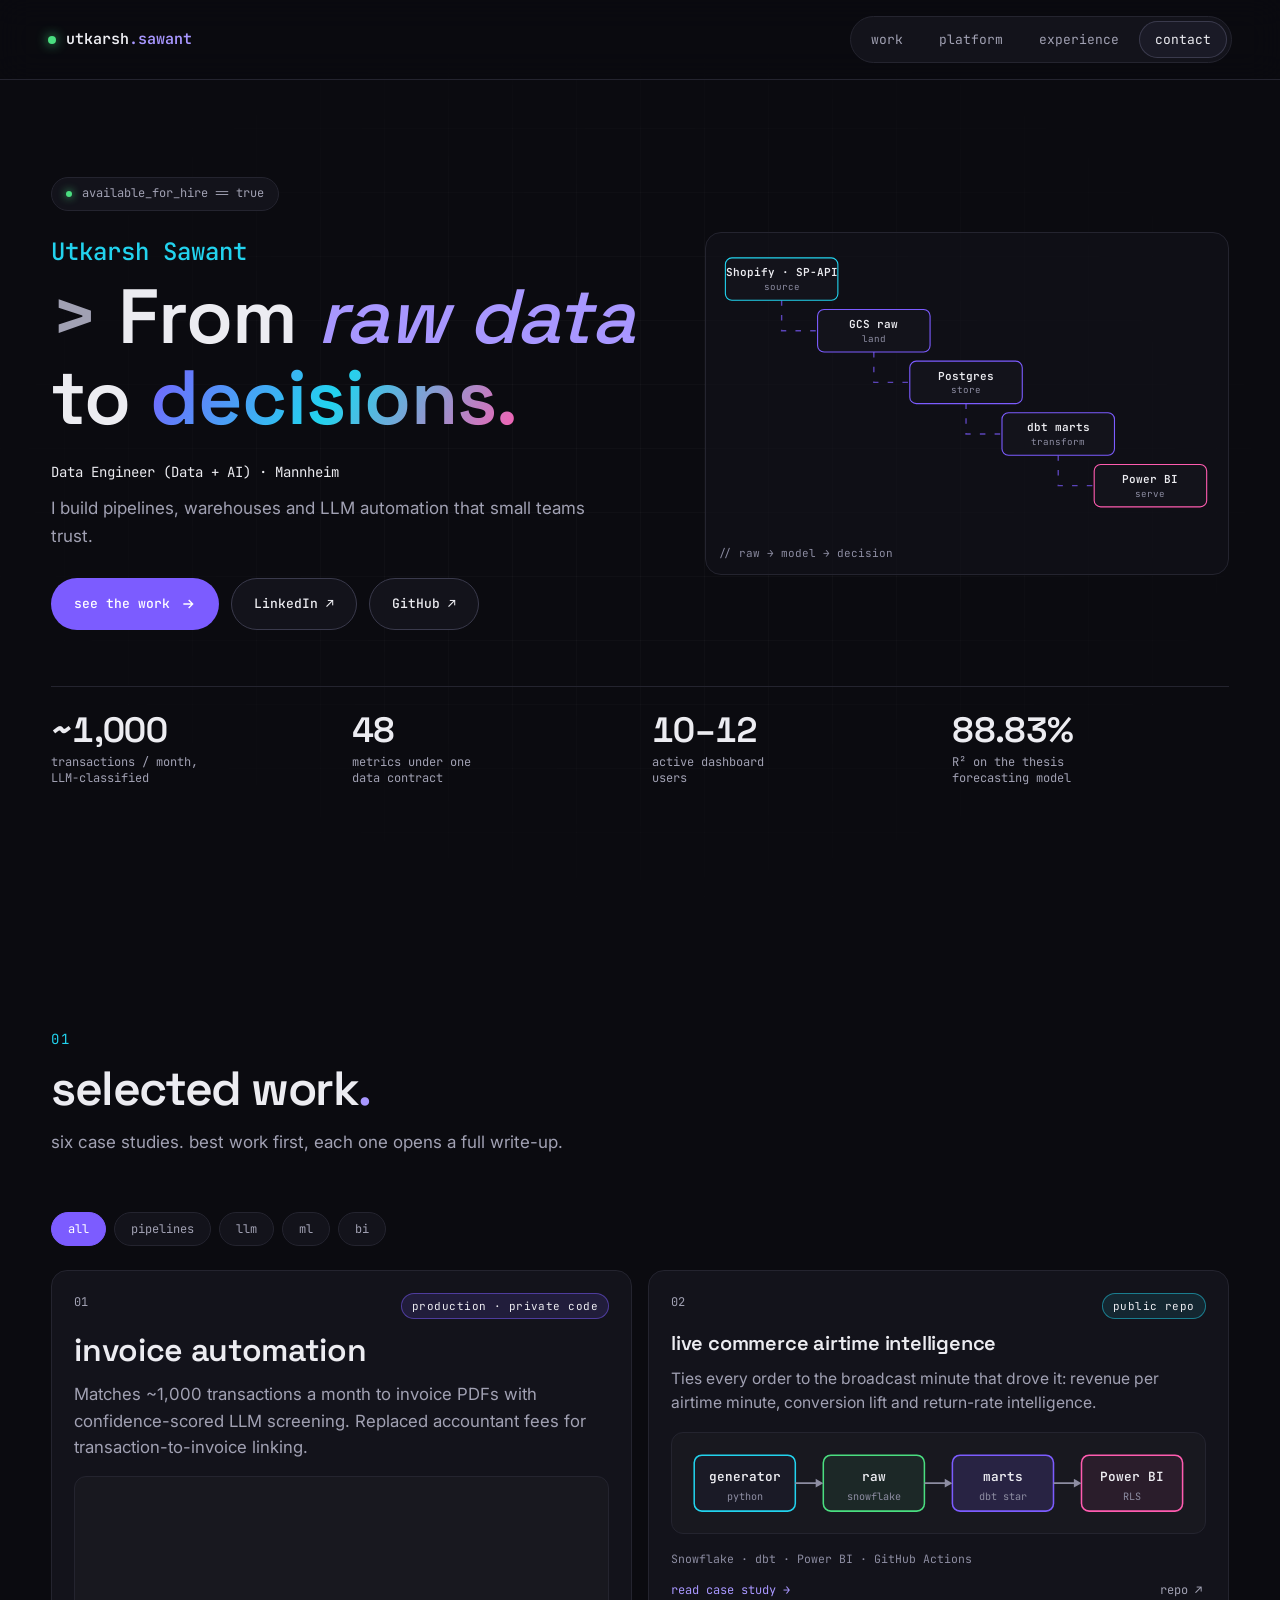
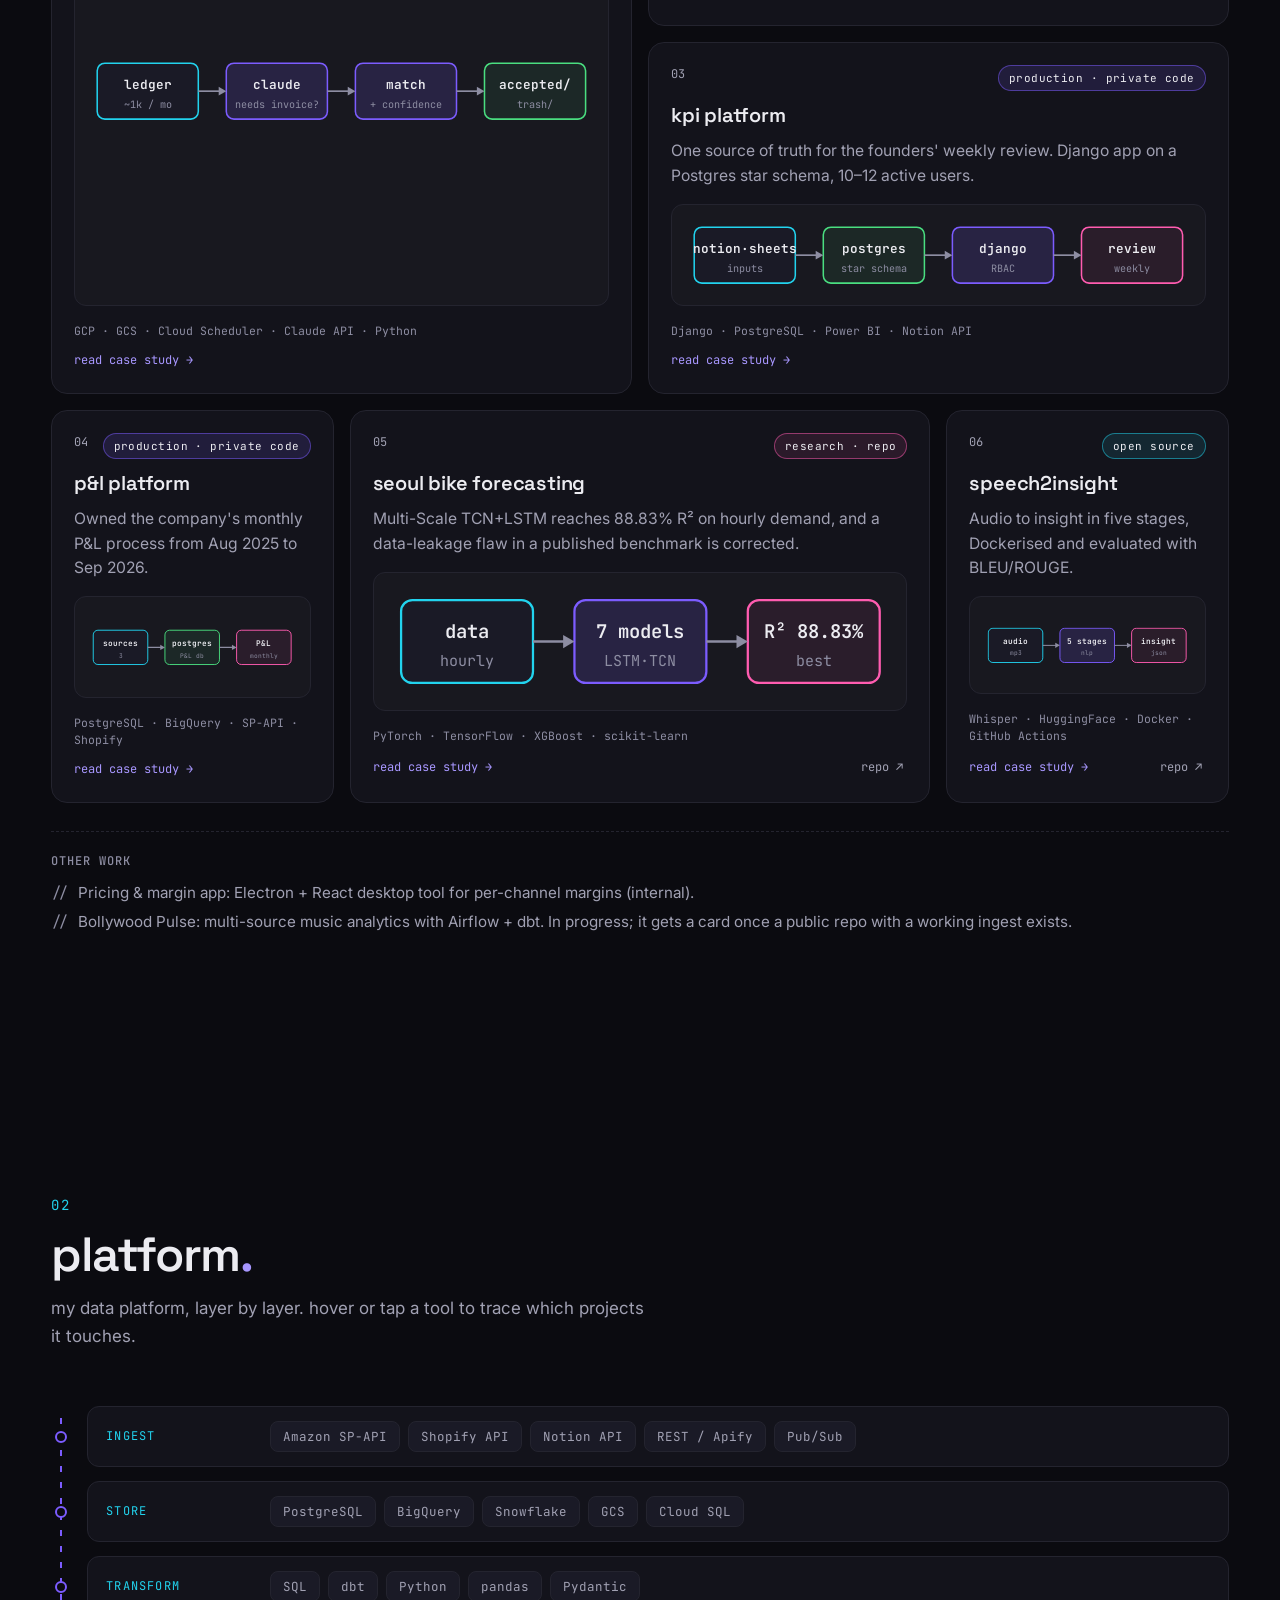
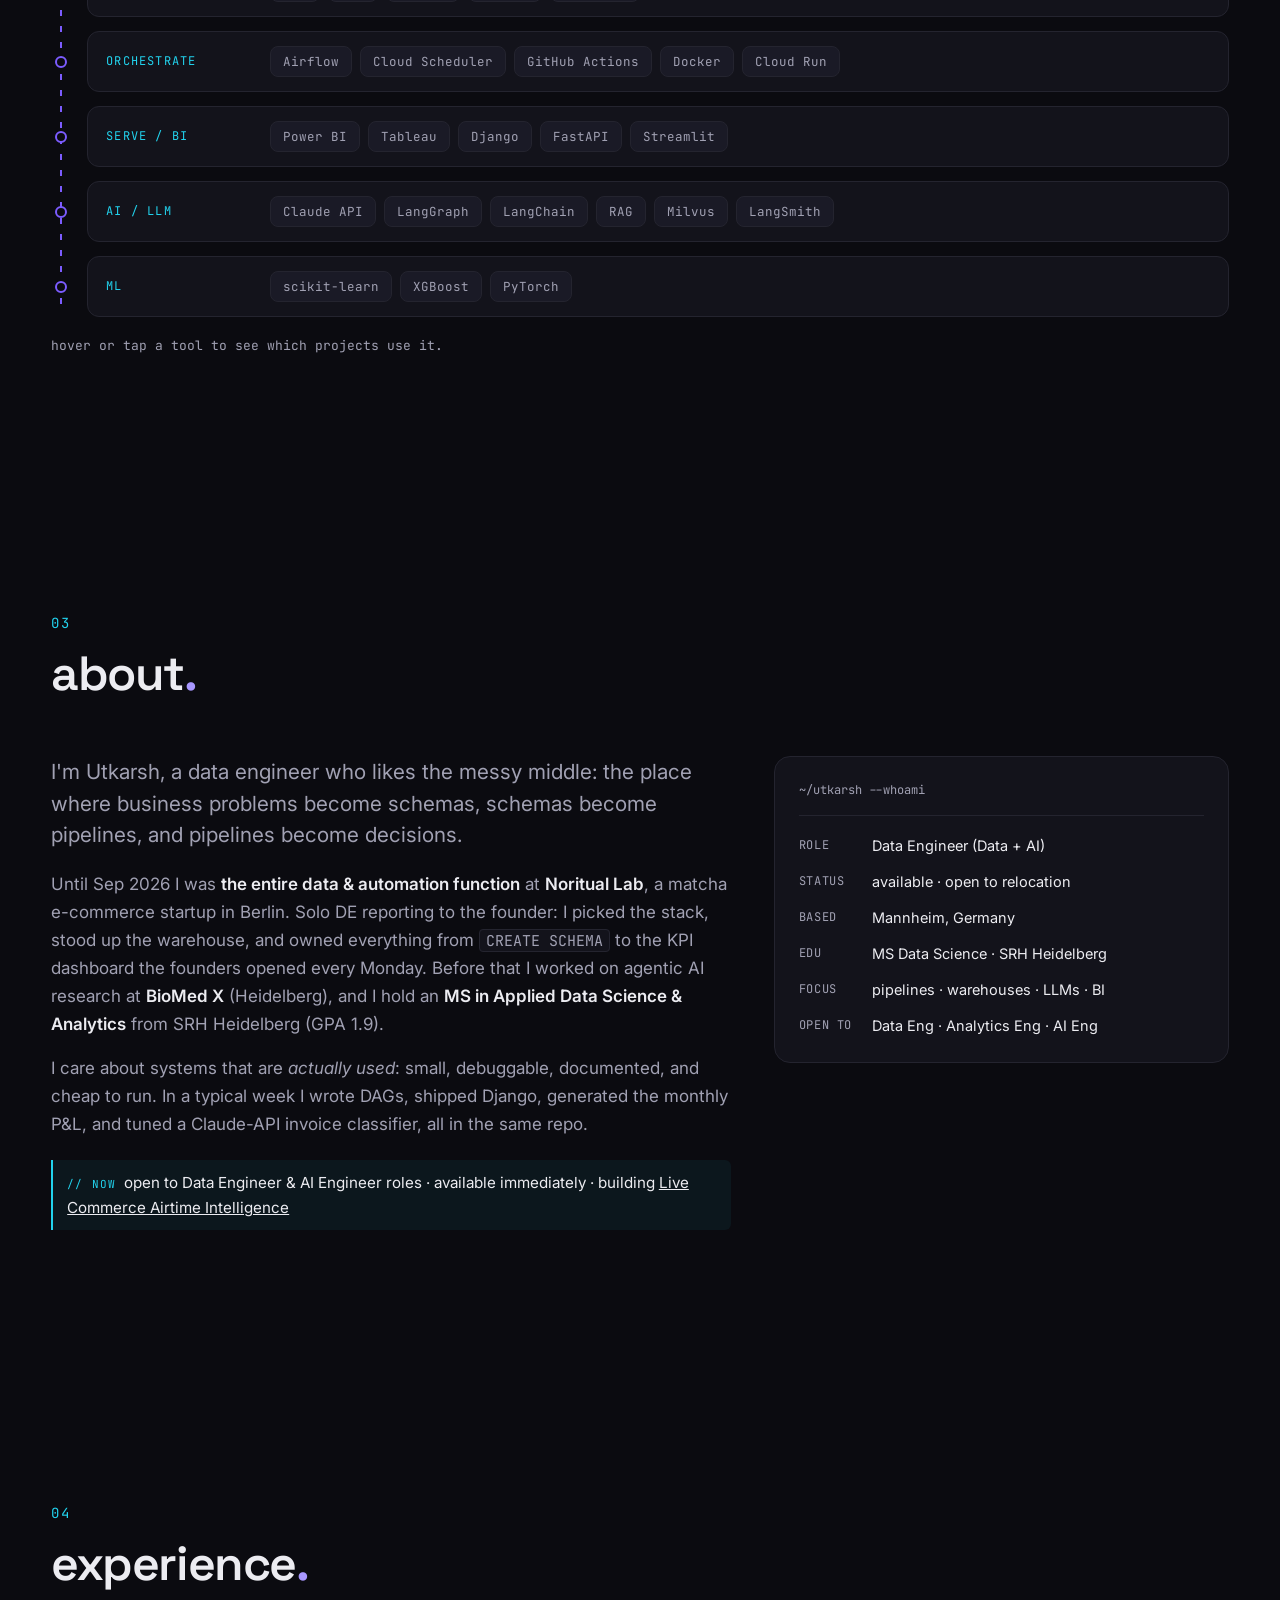
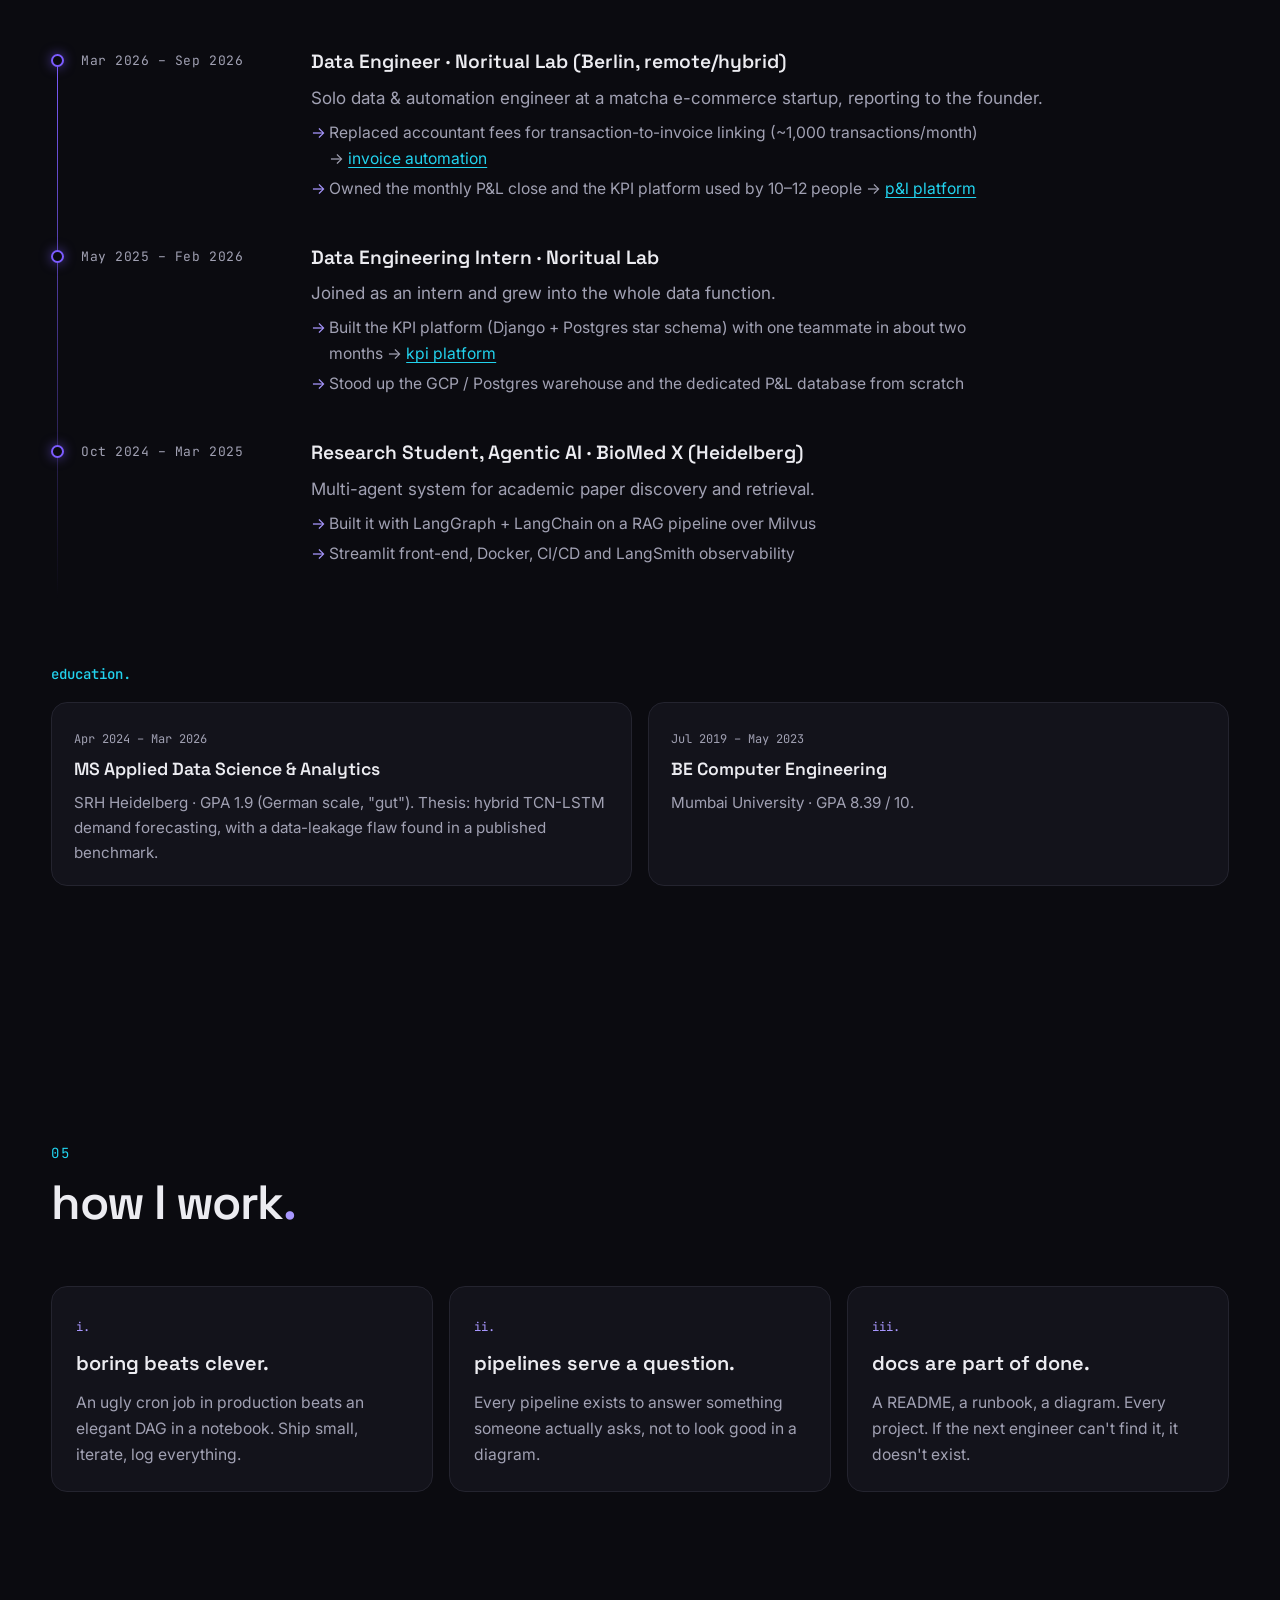
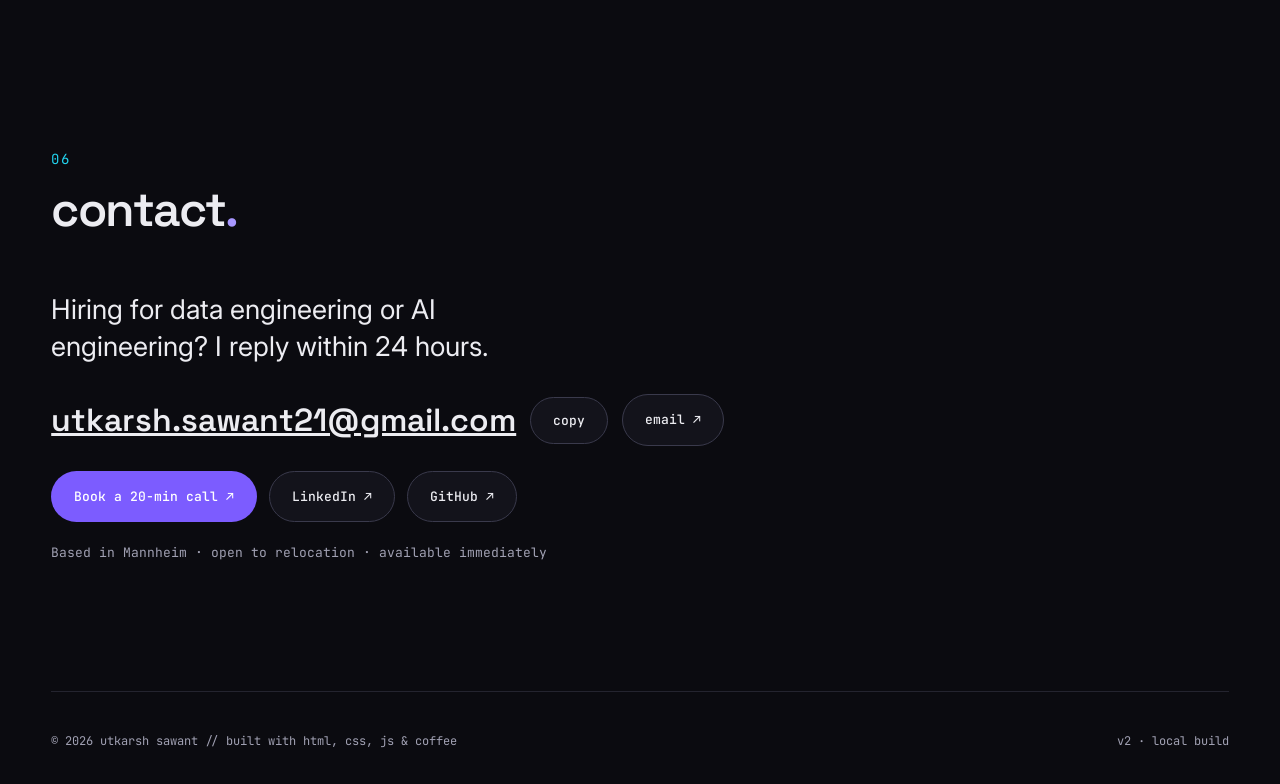
==== commit 3c25dd51: "Redesign: content fixes, case-study pages, motion, SEO layer" ====
--- a/index.html
+++ b/index.html
@@ -3,848 +3,338 @@
 <head>
   <meta charset="utf-8" />
   <meta name="viewport" content="width=device-width, initial-scale=1" />
-  <title>Utkarsh Sawant · Data Engineer</title>
-  <meta name="description" content="Utkarsh Sawant. Data engineer building cloud-native pipelines, LLM-integrated automation, and ML systems. Based in Germany." />
+  <title>Utkarsh Sawant — Data Engineer (Data + AI)</title>
+  <meta name="description" content="Pipelines, warehouses and LLM automation that small teams trust. Based in Germany." />
+  <script>document.documentElement.classList.add('js');</script>
+  <link rel="canonical" href="https://utkarshsawant65.github.io/Portfolio-website/" />
+  <link rel="icon" href="favicon.svg" type="image/svg+xml" />
+
+  <meta property="og:type" content="website" />
+  <meta property="og:title" content="Utkarsh Sawant — Data Engineer (Data + AI)" />
+  <meta property="og:description" content="Pipelines, warehouses and LLM automation that small teams trust. Based in Germany." />
+  <meta property="og:url" content="https://utkarshsawant65.github.io/Portfolio-website/" />
+  <meta property="og:image" content="https://utkarshsawant65.github.io/Portfolio-website/assets/og/og-home.png" />
+  <meta property="og:image:width" content="1200" />
+  <meta property="og:image:height" content="627" />
+  <meta property="og:image:alt" content="Utkarsh Sawant — Data Engineer (Data + AI)" />
+  <meta name="twitter:card" content="summary_large_image" />
+  <script type="application/ld+json">
+  {
+    "@context": "https://schema.org",
+    "@type": "Person",
+    "name": "Utkarsh Sawant",
+    "jobTitle": "Data Engineer",
+    "url": "https://utkarshsawant65.github.io/Portfolio-website/",
+    "address": {"@type": "PostalAddress", "addressCountry": "DE"},
+    "sameAs": ["https://www.linkedin.com/in/utkarsh-sawant/", "https://github.com/utkarshsawant65"],
+    "knowsAbout": ["Data Engineering", "dbt", "Airflow", "PostgreSQL", "Snowflake", "GCP", "LLM automation"]
+  }
+  </script>
   <link rel="preconnect" href="https://fonts.googleapis.com" />
   <link rel="preconnect" href="https://fonts.gstatic.com" crossorigin />
-  <link href="https://fonts.googleapis.com/css2?family=Inter:wght@300;400;500;600;700&family=JetBrains+Mono:wght@400;500;600&family=Space+Grotesk:wght@500;600;700&display=swap" rel="stylesheet" />
-  <link rel="stylesheet" href="css/styles.css" />
+  <link href="https://fonts.googleapis.com/css2?family=Inter:wght@400;500;600;700&family=JetBrains+Mono:wght@400;500;600&family=Space+Grotesk:wght@500;600;700&display=swap" rel="stylesheet" />
+  <link rel="stylesheet" href="assets/css/tokens.css" />
+  <link rel="stylesheet" href="assets/css/base.css" />
+  <link rel="stylesheet" href="assets/css/components.css" />
+  <link rel="stylesheet" href="assets/css/motion.css" />
 </head>
-<body data-bg="particles">
-  <canvas id="bg-canvas" class="bg-layer bg-particles" aria-hidden="true"></canvas>
-  <div class="grid-overlay bg-layer bg-particles" aria-hidden="true"></div>
-
-  <!-- v2: live KPI ticker (realistic metrics + timestamps streaming) -->
-  <div class="bg-layer bg-kpi" aria-hidden="true">
-    <pre class="kpi-stream"></pre>
-    <pre class="kpi-stream kpi-stream--b"></pre>
-  </div>
-
-  <!-- v2: labeled real-pipeline DAG -->
-  <div class="bg-layer bg-dag2" aria-hidden="true">
-    <svg viewBox="0 0 1600 900" preserveAspectRatio="xMidYMid slice" width="100%" height="100%">
-      <g class="dag2-edges" stroke="rgba(124,92,255,0.28)" stroke-width="1.2" fill="none">
-        <path id="e1" d="M 240,160 C 380,160 420,300 560,300"/>
-        <path id="e2" d="M 240,320 C 380,320 420,300 560,300"/>
-        <path id="e3" d="M 240,480 C 380,480 420,460 560,460"/>
-        <path id="e4" d="M 240,640 C 380,640 420,640 560,640"/>
-        <path id="e5" d="M 720,300 C 860,300 900,380 1040,380"/>
-        <path id="e6" d="M 720,460 C 860,460 900,460 1040,460"/>
-        <path id="e7" d="M 720,640 C 860,640 900,540 1040,540"/>
-        <path id="e8" d="M 1200,380 C 1320,380 1340,460 1460,460"/>
-        <path id="e9" d="M 1200,460 C 1320,460 1340,460 1460,460"/>
-        <path id="e10" d="M 1200,540 C 1320,540 1340,460 1460,460"/>
-      </g>
-      <g class="dag2-nodes" font-family="JetBrains Mono, monospace" font-size="13">
-        <g transform="translate(140,140)"><rect width="200" height="40" rx="6" fill="rgba(15,15,23,0.85)" stroke="rgba(0,225,255,0.5)"/><text x="100" y="25" text-anchor="middle" fill="#a8a8b8">SP-API · orders</text></g>
-        <g transform="translate(140,300)"><rect width="200" height="40" rx="6" fill="rgba(15,15,23,0.85)" stroke="rgba(0,225,255,0.5)"/><text x="100" y="25" text-anchor="middle" fill="#a8a8b8">Shopify · DTC</text></g>
-        <g transform="translate(140,460)"><rect width="200" height="40" rx="6" fill="rgba(15,15,23,0.85)" stroke="rgba(0,225,255,0.5)"/><text x="100" y="25" text-anchor="middle" fill="#a8a8b8">Sheets · finance</text></g>
-        <g transform="translate(140,620)"><rect width="200" height="40" rx="6" fill="rgba(15,15,23,0.85)" stroke="rgba(0,225,255,0.5)"/><text x="100" y="25" text-anchor="middle" fill="#a8a8b8">Notion · KPI defs</text></g>
-        <g transform="translate(560,280)"><rect width="160" height="40" rx="6" fill="rgba(15,15,23,0.85)" stroke="rgba(124,92,255,0.5)"/><text x="80" y="25" text-anchor="middle" fill="#a8a8b8">stg_orders</text></g>
-        <g transform="translate(560,440)"><rect width="160" height="40" rx="6" fill="rgba(15,15,23,0.85)" stroke="rgba(124,92,255,0.5)"/><text x="80" y="25" text-anchor="middle" fill="#a8a8b8">stg_txns</text></g>
-        <g transform="translate(560,620)"><rect width="160" height="40" rx="6" fill="rgba(15,15,23,0.85)" stroke="rgba(124,92,255,0.5)"/><text x="80" y="25" text-anchor="middle" fill="#a8a8b8">stg_kpi</text></g>
-        <g transform="translate(1040,360)"><rect width="160" height="40" rx="6" fill="rgba(15,15,23,0.85)" stroke="rgba(255,92,176,0.5)"/><text x="80" y="25" text-anchor="middle" fill="#a8a8b8">fct_orders</text></g>
-        <g transform="translate(1040,440)"><rect width="160" height="40" rx="6" fill="rgba(15,15,23,0.85)" stroke="rgba(255,92,176,0.5)"/><text x="80" y="25" text-anchor="middle" fill="#a8a8b8">fct_pnl</text></g>
-        <g transform="translate(1040,520)"><rect width="160" height="40" rx="6" fill="rgba(15,15,23,0.85)" stroke="rgba(255,92,176,0.5)"/><text x="80" y="25" text-anchor="middle" fill="#a8a8b8">mart_kpi</text></g>
-        <g transform="translate(1380,440)"><rect width="160" height="40" rx="6" fill="rgba(15,15,23,0.85)" stroke="rgba(0,225,255,0.7)"/><text x="80" y="25" text-anchor="middle" fill="#e8e8ee">dashboard</text></g>
-      </g>
-      <g class="dag2-pulses" fill="#00e1ff">
-        <circle r="3"><animateMotion dur="6s" repeatCount="indefinite"><mpath href="#e1"/></animateMotion></circle>
-        <circle r="3"><animateMotion dur="7s" begin="1s" repeatCount="indefinite"><mpath href="#e3"/></animateMotion></circle>
-        <circle r="3"><animateMotion dur="6.5s" begin="2.5s" repeatCount="indefinite"><mpath href="#e5"/></animateMotion></circle>
-        <circle r="3"><animateMotion dur="6s" begin="3.5s" repeatCount="indefinite"><mpath href="#e6"/></animateMotion></circle>
-        <circle r="3"><animateMotion dur="5.5s" begin="4.5s" repeatCount="indefinite"><mpath href="#e9"/></animateMotion></circle>
-      </g>
-    </svg>
-  </div>
-
-  <!-- v2: typing terminal prompt -->
-  <div class="bg-layer bg-prompt" aria-hidden="true">
-    <pre class="prompt-window">
-<span class="prompt-header mono">noritual@prod-warehouse · psql 15.4</span>
-<span class="prompt-line mono"><span class="prompt-ps">noritual=&gt;</span> <span class="prompt-typed"></span><span class="prompt-cursor">_</span></span>
-    </pre>
-  </div>
-
-  <!-- v2: ER diagram ghost -->
-  <div class="bg-layer bg-erd" aria-hidden="true">
-    <svg viewBox="0 0 1600 900" preserveAspectRatio="xMidYMid slice" width="100%" height="100%" font-family="JetBrains Mono, monospace" font-size="12">
-      <g stroke="rgba(124,92,255,0.22)" stroke-width="1" fill="none">
-        <path d="M 320,260 C 460,260 520,420 660,420"/>
-        <path d="M 320,540 C 460,540 520,460 660,460"/>
-        <path d="M 980,420 C 1120,420 1180,260 1320,260"/>
-        <path d="M 980,460 C 1120,460 1180,540 1320,540"/>
-      </g>
-      <g class="erd-tables">
-        <g transform="translate(160,200)">
-          <rect width="260" height="180" rx="4" fill="rgba(15,15,23,0.7)" stroke="rgba(0,225,255,0.35)"/>
-          <text x="14" y="26" fill="#00e1ff">fct_orders</text>
-          <line x1="0" y1="38" x2="260" y2="38" stroke="rgba(0,225,255,0.25)"/>
-          <text x="14" y="60" fill="#a8a8b8">order_id      PK uuid</text>
-          <text x="14" y="80" fill="#a8a8b8">sku_id        FK uuid</text>
-          <text x="14" y="100" fill="#a8a8b8">channel       text</text>
-          <text x="14" y="120" fill="#a8a8b8">order_date    timestamp</text>
-          <text x="14" y="140" fill="#a8a8b8">revenue_eur   numeric</text>
-          <text x="14" y="160" fill="#a8a8b8">cogs_eur      numeric</text>
-        </g>
-        <g transform="translate(160,480)">
-          <rect width="260" height="160" rx="4" fill="rgba(15,15,23,0.7)" stroke="rgba(124,92,255,0.35)"/>
-          <text x="14" y="26" fill="#7c5cff">fct_invoices</text>
-          <line x1="0" y1="38" x2="260" y2="38" stroke="rgba(124,92,255,0.25)"/>
-          <text x="14" y="60" fill="#a8a8b8">invoice_id    PK uuid</text>
-          <text x="14" y="80" fill="#a8a8b8">txn_id        FK uuid</text>
-          <text x="14" y="100" fill="#a8a8b8">vendor_name   text</text>
-          <text x="14" y="120" fill="#a8a8b8">amount_eur    numeric</text>
-          <text x="14" y="140" fill="#a8a8b8">match_conf    numeric</text>
-        </g>
-        <g transform="translate(660,380)">
-          <rect width="320" height="160" rx="4" fill="rgba(15,15,23,0.7)" stroke="rgba(255,92,176,0.35)"/>
-          <text x="14" y="26" fill="#ff5cb0">mart_pnl_monthly</text>
-          <line x1="0" y1="38" x2="320" y2="38" stroke="rgba(255,92,176,0.25)"/>
-          <text x="14" y="60" fill="#a8a8b8">month         PK date</text>
-          <text x="14" y="80" fill="#a8a8b8">revenue_total numeric</text>
-          <text x="14" y="100" fill="#a8a8b8">cogs_total    numeric</text>
-          <text x="14" y="120" fill="#a8a8b8">opex_total    numeric</text>
-          <text x="14" y="140" fill="#a8a8b8">net_margin    numeric</text>
-        </g>
-        <g transform="translate(1320,200)">
-          <rect width="220" height="140" rx="4" fill="rgba(15,15,23,0.7)" stroke="rgba(0,225,255,0.35)"/>
-          <text x="14" y="26" fill="#00e1ff">dim_sku</text>
-          <line x1="0" y1="38" x2="220" y2="38" stroke="rgba(0,225,255,0.25)"/>
-          <text x="14" y="60" fill="#a8a8b8">sku_id    PK uuid</text>
-          <text x="14" y="80" fill="#a8a8b8">sku_name  text</text>
-          <text x="14" y="100" fill="#a8a8b8">category  text</text>
-          <text x="14" y="120" fill="#a8a8b8">launched  date</text>
-        </g>
-        <g transform="translate(1320,480)">
-          <rect width="220" height="140" rx="4" fill="rgba(15,15,23,0.7)" stroke="rgba(0,225,255,0.35)"/>
-          <text x="14" y="26" fill="#00e1ff">dim_channel</text>
-          <line x1="0" y1="38" x2="220" y2="38" stroke="rgba(0,225,255,0.25)"/>
-          <text x="14" y="60" fill="#a8a8b8">channel_id  PK</text>
-          <text x="14" y="80" fill="#a8a8b8">name        text</text>
-          <text x="14" y="100" fill="#a8a8b8">fee_pct     numeric</text>
-          <text x="14" y="120" fill="#a8a8b8">currency    text</text>
-        </g>
-      </g>
-    </svg>
-  </div>
-
-  <div class="cursor-glow" aria-hidden="true"></div>
-
+<body>
+  <a class="skip" href="#work">Skip to work</a>
   <header class="site-header">
-    <a href="#home" class="brand">
-      <span class="brand-dot"></span>
+    <a href="#home" class="brand" aria-label="Utkarsh Sawant, home">
+      <span class="brand-dot" aria-hidden="true"></span>
       <span class="brand-text">utkarsh<span class="brand-accent">.sawant</span></span>
     </a>
-    <button class="nav-toggle" aria-label="Toggle navigation" aria-expanded="false">
+    <button class="nav-toggle" type="button" aria-label="Toggle navigation" aria-expanded="false" aria-controls="primary-nav">
       <span></span><span></span><span></span>
     </button>
-    <nav class="primary-nav" aria-label="Primary">
-      <ul>
-        <li><a href="#home" data-nav>home</a></li>
-        <li><a href="#about" data-nav>about</a></li>
-        <li><a href="#stack" data-nav>stack</a></li>
-        <li><a href="#thinking" data-nav>thinking</a></li>
-        <li><a href="#projects" data-nav>projects</a></li>
-        <li><a href="#experience" data-nav>experience</a></li>
-        <li><a href="#contact" data-nav>contact</a></li>
-      </ul>
+    <nav class="primary-nav" id="primary-nav" aria-label="Primary">
+      <ul><li><a href="#work" data-nav>work</a></li><li><a href="#platform" data-nav>platform</a></li><li><a href="#experience" data-nav>experience</a></li><li><a href="#contact" data-nav>contact</a></li></ul>
     </nav>
   </header>
 
   <main>
     <!-- HERO -->
     <section id="home" class="hero">
-      <div class="hero-meta" data-animate>
-        <span class="status-dot"></span>
-        <span class="mono">available_for_hire == true</span>
-      </div>
-      <h1 class="hero-title">
-        <span class="line" data-animate><span class="muted">&gt;</span> From <em>raw data</em></span>
-        <span class="line" data-animate>to <span class="grad">decisions.</span></span>
-      </h1>
-      <p class="hero-sub" data-animate>
-        Data engineer based in Germany. I own the full data stack — ingest,
-        warehouse, pipelines, LLM automation, and BI — so small teams get
-        numbers they can actually trust.
-      </p>
-      <div class="hero-cta" data-animate>
-        <a href="#projects" class="btn btn-primary">
-          <span>see the work</span>
-          <svg viewBox="0 0 24 24" width="16" height="16" fill="none" stroke="currentColor" stroke-width="2"><path d="M5 12h14M13 6l6 6-6 6"/></svg>
-        </a>
-      </div>
-      <div class="scroll-hint" aria-hidden="true">
-        <span>scroll</span>
-        <div class="scroll-line"></div>
+      <div class="hero-grid">
+        <div>
+          <p class="status-pill"><span class="status-dot" aria-hidden="true"></span>available_for_hire == true</p>
+          <h1 class="hero-title">
+            <span class="hero-name">Utkarsh Sawant</span>
+            <span class="hero-tag"><span class="muted">&gt;</span> From <em>raw data</em><br />to <span class="grad">decisions.</span></span>
+          </h1>
+          <p class="hero-role">Data Engineer (Data + AI) · Mannheim</p>
+          <p class="hero-sub">I build pipelines, warehouses and LLM automation that small teams trust.</p>
+          <div class="hero-cta">
+            <a href="#work" class="btn btn-primary">see the work <svg viewBox="0 0 24 24" width="16" height="16" fill="none" stroke="currentColor" stroke-width="2" aria-hidden="true"><path d="M5 12h14M13 6l6 6-6 6"/></svg></a>
+            <a href="https://www.linkedin.com/in/utkarsh-sawant/" class="btn btn-ghost" target="_blank" rel="noopener">LinkedIn ↗</a>
+            <a href="https://github.com/utkarshsawant65" class="btn btn-ghost" target="_blank" rel="noopener">GitHub ↗</a>
+          </div>
+        </div>
+        <div class="dag" aria-label="Pipeline motif">
+          <svg viewBox="0 0 540 316" role="img" xmlns="http://www.w3.org/2000/svg"><title>Pipeline: Shopify and Amazon SP-API into a GCS raw layer, then Postgres, dbt marts and Power BI</title><g class="edges"><path class="edge" d="M 69.0 60 V 93.0 H 108"/><path class="edge" d="M 169.0 116 V 149.0 H 208"/><path class="edge" d="M 269.0 172 V 205.0 H 308"/><path class="edge" d="M 369.0 228 V 261.0 H 408"/></g><g class="nodes"><g class="node n-src"><rect x="8" y="14" width="122" height="46" rx="7"/><text class="t1" x="69.0" y="34" text-anchor="middle">Shopify · SP-API</text><text class="t2" x="69.0" y="49" text-anchor="middle">source</text></g><g class="node n-mid"><rect x="108" y="70" width="122" height="46" rx="7"/><text class="t1" x="169.0" y="90" text-anchor="middle">GCS raw</text><text class="t2" x="169.0" y="105" text-anchor="middle">land</text></g><g class="node n-mid"><rect x="208" y="126" width="122" height="46" rx="7"/><text class="t1" x="269.0" y="146" text-anchor="middle">Postgres</text><text class="t2" x="269.0" y="161" text-anchor="middle">store</text></g><g class="node n-mid"><rect x="308" y="182" width="122" height="46" rx="7"/><text class="t1" x="369.0" y="202" text-anchor="middle">dbt marts</text><text class="t2" x="369.0" y="217" text-anchor="middle">transform</text></g><g class="node n-out"><rect x="408" y="238" width="122" height="46" rx="7"/><text class="t1" x="469.0" y="258" text-anchor="middle">Power BI</text><text class="t2" x="469.0" y="273" text-anchor="middle">serve</text></g></g></svg>
+          <p class="dag-cap">// raw → model → decision</p>
+        </div>
+      </div>
+
+      <ul class="proof" aria-label="Proof in numbers">
+        <li class="proof-item"><strong data-count="1000" data-prefix="~">~1,000</strong><span>transactions / month,<br />LLM-classified</span></li>
+        <li class="proof-item"><strong data-count="48">48</strong><span>metrics under one<br />data contract</span></li>
+        <li class="proof-item"><strong>10–12</strong><span>active dashboard<br />users</span></li>
+        <li class="proof-item"><strong data-count="88.83" data-decimals="2" data-suffix="%">88.83%</strong><span>R² on the thesis<br />forecasting model</span></li>
+      </ul>
+    </section>
+
+    <!-- WORK -->
+    <section id="work">
+      <div class="shell">
+        <div class="section-head reveal">
+          <span class="section-num">01</span>
+          <h2>selected work<span class="dot">.</span></h2>
+          <p class="section-sub">six case studies. best work first, each one opens a full write-up.</p>
+        </div>
+        <div class="filters" role="group" aria-label="Filter projects">
+          <button class="filter" type="button" data-filter="all" aria-pressed="true">all</button>
+          <button class="filter" type="button" data-filter="pipelines" aria-pressed="false">pipelines</button>
+          <button class="filter" type="button" data-filter="llm" aria-pressed="false">llm</button>
+          <button class="filter" type="button" data-filter="ml" aria-pressed="false">ml</button>
+          <button class="filter" type="button" data-filter="bi" aria-pressed="false">bi</button>
+        </div>
+        <div class="bento">
+        <article class="card reveal card--xl" data-slug="invoice" data-tools="claude gcs cloud-scheduler python" data-tags="pipelines llm">
+          <div class="card-top">
+            <span class="card-num">01</span>
+            <span class="badge">production · private code</span>
+          </div>
+          <h3 class="card-title"><a class="card-main" href="work/invoice-automation.html">invoice automation</a></h3>
+          <p class="card-outcome">Matches ~1,000 transactions a month to invoice PDFs with confidence-scored LLM screening. Replaced accountant fees for transaction-to-invoice linking.</p>
+          <div class="card-thumb"><svg class="fl" viewBox="0 0 400 60" aria-hidden="true" xmlns="http://www.w3.org/2000/svg"><g class="k-src"><rect x="8.0" y="8.0" width="79.5" height="44" rx="6"/><text x="47.8" y="28.0" text-anchor="middle" font-size="10" font-weight="600">ledger</text><text class="s" x="47.8" y="43.0" text-anchor="middle" font-size="8">~1k / mo</text></g><g class="k-proc"><rect x="109.5" y="8.0" width="79.5" height="44" rx="6"/><text x="149.2" y="28.0" text-anchor="middle" font-size="10" font-weight="600">claude</text><text class="s" x="149.2" y="43.0" text-anchor="middle" font-size="8">needs invoice?</text></g><g class="k-proc"><rect x="211.0" y="8.0" width="79.5" height="44" rx="6"/><text x="250.8" y="28.0" text-anchor="middle" font-size="10" font-weight="600">match</text><text class="s" x="250.8" y="43.0" text-anchor="middle" font-size="8">+ confidence</text></g><g class="k-store"><rect x="312.5" y="8.0" width="79.5" height="44" rx="6"/><text x="352.2" y="28.0" text-anchor="middle" font-size="10" font-weight="600">accepted/</text><text class="s" x="352.2" y="43.0" text-anchor="middle" font-size="8">trash/</text></g><path class="a" d="M 87.5 30.0 L 104.5 30.0"/><polygon points="109.5,30.0 103.5,26.5 103.5,33.5"/><path class="a" d="M 189.0 30.0 L 206.0 30.0"/><polygon points="211.0,30.0 205.0,26.5 205.0,33.5"/><path class="a" d="M 290.5 30.0 L 307.5 30.0"/><polygon points="312.5,30.0 306.5,26.5 306.5,33.5"/></svg></div>
+          <p class="card-tools">GCP · GCS · Cloud Scheduler · Claude API · Python</p>
+          <div class="card-foot"><span class="card-cta" aria-hidden="true">read case study →</span></div>
+        </article>
+        <article class="card reveal card--wide" data-slug="airtime" data-tools="snowflake dbt powerbi python github-actions sql" data-tags="pipelines bi">
+          <div class="card-top">
+            <span class="card-num">02</span>
+            <span class="badge badge--public">public repo</span>
+          </div>
+          <h3 class="card-title"><a class="card-main" href="work/live-commerce-airtime.html">live commerce airtime intelligence</a></h3>
+          <p class="card-outcome">Ties every order to the broadcast minute that drove it: revenue per airtime minute, conversion lift and return-rate intelligence.</p>
+          <div class="card-thumb"><svg class="fl" viewBox="0 0 400 60" aria-hidden="true" xmlns="http://www.w3.org/2000/svg"><g class="k-src"><rect x="8.0" y="8.0" width="79.5" height="44" rx="6"/><text x="47.8" y="28.0" text-anchor="middle" font-size="10" font-weight="600">generator</text><text class="s" x="47.8" y="43.0" text-anchor="middle" font-size="8">python</text></g><g class="k-store"><rect x="109.5" y="8.0" width="79.5" height="44" rx="6"/><text x="149.2" y="28.0" text-anchor="middle" font-size="10" font-weight="600">raw</text><text class="s" x="149.2" y="43.0" text-anchor="middle" font-size="8">snowflake</text></g><g class="k-proc"><rect x="211.0" y="8.0" width="79.5" height="44" rx="6"/><text x="250.8" y="28.0" text-anchor="middle" font-size="10" font-weight="600">marts</text><text class="s" x="250.8" y="43.0" text-anchor="middle" font-size="8">dbt star</text></g><g class="k-out"><rect x="312.5" y="8.0" width="79.5" height="44" rx="6"/><text x="352.2" y="28.0" text-anchor="middle" font-size="10" font-weight="600">Power BI</text><text class="s" x="352.2" y="43.0" text-anchor="middle" font-size="8">RLS</text></g><path class="a" d="M 87.5 30.0 L 104.5 30.0"/><polygon points="109.5,30.0 103.5,26.5 103.5,33.5"/><path class="a" d="M 189.0 30.0 L 206.0 30.0"/><polygon points="211.0,30.0 205.0,26.5 205.0,33.5"/><path class="a" d="M 290.5 30.0 L 307.5 30.0"/><polygon points="312.5,30.0 306.5,26.5 306.5,33.5"/></svg></div>
+          <p class="card-tools">Snowflake · dbt · Power BI · GitHub Actions</p>
+          <div class="card-foot"><span class="card-cta" aria-hidden="true">read case study →</span><a class="card-repo" href="https://github.com/utkarshsawant65/Live-commerce-airtime-intelligence" target="_blank" rel="noopener" aria-label="live commerce airtime intelligence repository (opens GitHub)">repo ↗</a></div>
+        </article>
+        <article class="card reveal card--wide" data-slug="kpi" data-tools="django postgres powerbi notion python" data-tags="pipelines bi">
+          <div class="card-top">
+            <span class="card-num">03</span>
+            <span class="badge">production · private code</span>
+          </div>
+          <h3 class="card-title"><a class="card-main" href="work/kpi-platform.html">kpi platform</a></h3>
+          <p class="card-outcome">One source of truth for the founders&#x27; weekly review. Django app on a Postgres star schema, 10–12 active users.</p>
+          <div class="card-thumb"><svg class="fl" viewBox="0 0 400 60" aria-hidden="true" xmlns="http://www.w3.org/2000/svg"><g class="k-src"><rect x="8.0" y="8.0" width="79.5" height="44" rx="6"/><text x="47.8" y="28.0" text-anchor="middle" font-size="10" font-weight="600">notion·sheets</text><text class="s" x="47.8" y="43.0" text-anchor="middle" font-size="8">inputs</text></g><g class="k-store"><rect x="109.5" y="8.0" width="79.5" height="44" rx="6"/><text x="149.2" y="28.0" text-anchor="middle" font-size="10" font-weight="600">postgres</text><text class="s" x="149.2" y="43.0" text-anchor="middle" font-size="8">star schema</text></g><g class="k-proc"><rect x="211.0" y="8.0" width="79.5" height="44" rx="6"/><text x="250.8" y="28.0" text-anchor="middle" font-size="10" font-weight="600">django</text><text class="s" x="250.8" y="43.0" text-anchor="middle" font-size="8">RBAC</text></g><g class="k-out"><rect x="312.5" y="8.0" width="79.5" height="44" rx="6"/><text x="352.2" y="28.0" text-anchor="middle" font-size="10" font-weight="600">review</text><text class="s" x="352.2" y="43.0" text-anchor="middle" font-size="8">weekly</text></g><path class="a" d="M 87.5 30.0 L 104.5 30.0"/><polygon points="109.5,30.0 103.5,26.5 103.5,33.5"/><path class="a" d="M 189.0 30.0 L 206.0 30.0"/><polygon points="211.0,30.0 205.0,26.5 205.0,33.5"/><path class="a" d="M 290.5 30.0 L 307.5 30.0"/><polygon points="312.5,30.0 306.5,26.5 306.5,33.5"/></svg></div>
+          <p class="card-tools">Django · PostgreSQL · Power BI · Notion API</p>
+          <div class="card-foot"><span class="card-cta" aria-hidden="true">read case study →</span></div>
+        </article>
+        <article class="card reveal" data-slug="pnl" data-tools="postgres bigquery sp-api shopify python sql" data-tags="pipelines bi">
+          <div class="card-top">
+            <span class="card-num">04</span>
+            <span class="badge">production · private code</span>
+          </div>
+          <h3 class="card-title"><a class="card-main" href="work/pnl-platform.html">p&amp;l platform</a></h3>
+          <p class="card-outcome">Owned the company&#x27;s monthly P&amp;L process from Aug 2025 to Sep 2026.</p>
+          <div class="card-thumb"><svg class="fl" viewBox="0 0 270 60" aria-hidden="true" xmlns="http://www.w3.org/2000/svg"><g class="k-src"><rect x="8.0" y="8.0" width="70.0" height="44" rx="6"/><text x="43.0" y="28.0" text-anchor="middle" font-size="10" font-weight="600">sources</text><text class="s" x="43.0" y="43.0" text-anchor="middle" font-size="8">3</text></g><g class="k-store"><rect x="100.0" y="8.0" width="70.0" height="44" rx="6"/><text x="135.0" y="28.0" text-anchor="middle" font-size="10" font-weight="600">postgres</text><text class="s" x="135.0" y="43.0" text-anchor="middle" font-size="8">P&amp;L db</text></g><g class="k-out"><rect x="192.0" y="8.0" width="70.0" height="44" rx="6"/><text x="227.0" y="28.0" text-anchor="middle" font-size="10" font-weight="600">P&amp;L</text><text class="s" x="227.0" y="43.0" text-anchor="middle" font-size="8">monthly</text></g><path class="a" d="M 78.0 30.0 L 95.0 30.0"/><polygon points="100.0,30.0 94.0,26.5 94.0,33.5"/><path class="a" d="M 170.0 30.0 L 187.0 30.0"/><polygon points="192.0,30.0 186.0,26.5 186.0,33.5"/></svg></div>
+          <p class="card-tools">PostgreSQL · BigQuery · SP-API · Shopify</p>
+          <div class="card-foot"><span class="card-cta" aria-hidden="true">read case study →</span></div>
+        </article>
+        <article class="card reveal card--wide" data-slug="seoul" data-tools="pytorch xgboost sklearn pandas python" data-tags="ml">
+          <div class="card-top">
+            <span class="card-num">05</span>
+            <span class="badge badge--research">research · repo</span>
+          </div>
+          <h3 class="card-title"><a class="card-main" href="work/seoul-bike-forecasting.html">seoul bike forecasting</a></h3>
+          <p class="card-outcome">Multi-Scale TCN+LSTM reaches 88.83% R² on hourly demand, and a data-leakage flaw in a published benchmark is corrected.</p>
+          <div class="card-thumb"><svg class="fl" viewBox="0 0 270 60" aria-hidden="true" xmlns="http://www.w3.org/2000/svg"><g class="k-src"><rect x="8.0" y="8.0" width="70.0" height="44" rx="6"/><text x="43.0" y="28.0" text-anchor="middle" font-size="10" font-weight="600">data</text><text class="s" x="43.0" y="43.0" text-anchor="middle" font-size="8">hourly</text></g><g class="k-proc"><rect x="100.0" y="8.0" width="70.0" height="44" rx="6"/><text x="135.0" y="28.0" text-anchor="middle" font-size="10" font-weight="600">7 models</text><text class="s" x="135.0" y="43.0" text-anchor="middle" font-size="8">LSTM·TCN</text></g><g class="k-out"><rect x="192.0" y="8.0" width="70.0" height="44" rx="6"/><text x="227.0" y="28.0" text-anchor="middle" font-size="10" font-weight="600">R² 88.83%</text><text class="s" x="227.0" y="43.0" text-anchor="middle" font-size="8">best</text></g><path class="a" d="M 78.0 30.0 L 95.0 30.0"/><polygon points="100.0,30.0 94.0,26.5 94.0,33.5"/><path class="a" d="M 170.0 30.0 L 187.0 30.0"/><polygon points="192.0,30.0 186.0,26.5 186.0,33.5"/></svg></div>
+          <p class="card-tools">PyTorch · TensorFlow · XGBoost · scikit-learn</p>
+          <div class="card-foot"><span class="card-cta" aria-hidden="true">read case study →</span><a class="card-repo" href="https://github.com/utkarshsawant65" target="_blank" rel="noopener" aria-label="seoul bike forecasting repository (opens GitHub)">repo ↗</a></div>
+        </article>
+        <article class="card reveal" data-slug="speech2insight" data-tools="python docker github-actions streamlit" data-tags="llm ml">
+          <div class="card-top">
+            <span class="card-num">06</span>
+            <span class="badge badge--public">open source</span>
+          </div>
+          <h3 class="card-title"><a class="card-main" href="work/speech2insight.html">speech2insight</a></h3>
+          <p class="card-outcome">Audio to insight in five stages, Dockerised and evaluated with BLEU/ROUGE.</p>
+          <div class="card-thumb"><svg class="fl" viewBox="0 0 270 60" aria-hidden="true" xmlns="http://www.w3.org/2000/svg"><g class="k-src"><rect x="8.0" y="8.0" width="70.0" height="44" rx="6"/><text x="43.0" y="28.0" text-anchor="middle" font-size="10" font-weight="600">audio</text><text class="s" x="43.0" y="43.0" text-anchor="middle" font-size="8">mp3</text></g><g class="k-proc"><rect x="100.0" y="8.0" width="70.0" height="44" rx="6"/><text x="135.0" y="28.0" text-anchor="middle" font-size="10" font-weight="600">5 stages</text><text class="s" x="135.0" y="43.0" text-anchor="middle" font-size="8">nlp</text></g><g class="k-out"><rect x="192.0" y="8.0" width="70.0" height="44" rx="6"/><text x="227.0" y="28.0" text-anchor="middle" font-size="10" font-weight="600">insight</text><text class="s" x="227.0" y="43.0" text-anchor="middle" font-size="8">json</text></g><path class="a" d="M 78.0 30.0 L 95.0 30.0"/><polygon points="100.0,30.0 94.0,26.5 94.0,33.5"/><path class="a" d="M 170.0 30.0 L 187.0 30.0"/><polygon points="192.0,30.0 186.0,26.5 186.0,33.5"/></svg></div>
+          <p class="card-tools">Whisper · HuggingFace · Docker · GitHub Actions</p>
+          <div class="card-foot"><span class="card-cta" aria-hidden="true">read case study →</span><a class="card-repo" href="https://github.com/utkarshsawant65" target="_blank" rel="noopener" aria-label="speech2insight repository (opens GitHub)">repo ↗</a></div>
+        </article>
+        </div>
+        <div class="other-work">
+          <h3>other work</h3>
+          <ul>
+            <li>Pricing &amp; margin app: Electron + React desktop tool for per-channel margins (internal).</li>
+            <li>Bollywood Pulse: multi-source music analytics with Airflow + dbt. In progress; it gets a card once a public repo with a working ingest exists.</li>
+          </ul>
+        </div>
+      </div>
+    </section>
+
+    <!-- PLATFORM -->
+    <section id="platform">
+      <div class="shell">
+        <div class="section-head reveal">
+          <span class="section-num">02</span>
+          <h2>platform<span class="dot">.</span></h2>
+          <p class="section-sub">my data platform, layer by layer. hover or tap a tool to trace which projects it touches.</p>
+        </div>
+        <div class="pipeline">
+        <div class="stage reveal"><span class="stage-name">INGEST</span><div class="stage-chips"><button class="chip" type="button" data-tool="sp-api" aria-pressed="false">Amazon SP-API</button><button class="chip" type="button" data-tool="shopify" aria-pressed="false">Shopify API</button><button class="chip" type="button" data-tool="notion" aria-pressed="false">Notion API</button><button class="chip" type="button" data-tool="apify" aria-pressed="false">REST / Apify</button><button class="chip" type="button" data-tool="pubsub" aria-pressed="false">Pub/Sub</button></div></div>
+        <div class="stage reveal"><span class="stage-name">STORE</span><div class="stage-chips"><button class="chip" type="button" data-tool="postgres" aria-pressed="false">PostgreSQL</button><button class="chip" type="button" data-tool="bigquery" aria-pressed="false">BigQuery</button><button class="chip" type="button" data-tool="snowflake" aria-pressed="false">Snowflake</button><button class="chip" type="button" data-tool="gcs" aria-pressed="false">GCS</button><button class="chip" type="button" data-tool="cloudsql" aria-pressed="false">Cloud SQL</button></div></div>
+        <div class="stage reveal"><span class="stage-name">TRANSFORM</span><div class="stage-chips"><button class="chip" type="button" data-tool="sql" aria-pressed="false">SQL</button><button class="chip" type="button" data-tool="dbt" aria-pressed="false">dbt</button><button class="chip" type="button" data-tool="python" aria-pressed="false">Python</button><button class="chip" type="button" data-tool="pandas" aria-pressed="false">pandas</button><button class="chip" type="button" data-tool="pydantic" aria-pressed="false">Pydantic</button></div></div>
+        <div class="stage reveal"><span class="stage-name">ORCHESTRATE</span><div class="stage-chips"><button class="chip" type="button" data-tool="airflow" aria-pressed="false">Airflow</button><button class="chip" type="button" data-tool="cloud-scheduler" aria-pressed="false">Cloud Scheduler</button><button class="chip" type="button" data-tool="github-actions" aria-pressed="false">GitHub Actions</button><button class="chip" type="button" data-tool="docker" aria-pressed="false">Docker</button><button class="chip" type="button" data-tool="cloud-run" aria-pressed="false">Cloud Run</button></div></div>
+        <div class="stage reveal"><span class="stage-name">SERVE / BI</span><div class="stage-chips"><button class="chip" type="button" data-tool="powerbi" aria-pressed="false">Power BI</button><button class="chip" type="button" data-tool="tableau" aria-pressed="false">Tableau</button><button class="chip" type="button" data-tool="django" aria-pressed="false">Django</button><button class="chip" type="button" data-tool="fastapi" aria-pressed="false">FastAPI</button><button class="chip" type="button" data-tool="streamlit" aria-pressed="false">Streamlit</button></div></div>
+        <div class="stage reveal"><span class="stage-name">AI / LLM</span><div class="stage-chips"><button class="chip" type="button" data-tool="claude" aria-pressed="false">Claude API</button><button class="chip" type="button" data-tool="langgraph" aria-pressed="false">LangGraph</button><button class="chip" type="button" data-tool="langchain" aria-pressed="false">LangChain</button><button class="chip" type="button" data-tool="rag" aria-pressed="false">RAG</button><button class="chip" type="button" data-tool="milvus" aria-pressed="false">Milvus</button><button class="chip" type="button" data-tool="langsmith" aria-pressed="false">LangSmith</button></div></div>
+        <div class="stage reveal"><span class="stage-name">ML</span><div class="stage-chips"><button class="chip" type="button" data-tool="sklearn" aria-pressed="false">scikit-learn</button><button class="chip" type="button" data-tool="xgboost" aria-pressed="false">XGBoost</button><button class="chip" type="button" data-tool="pytorch" aria-pressed="false">PyTorch</button></div></div>
+        </div>
+        <p class="lineage-status" id="lineage-status" aria-live="polite">hover or tap a tool to see which projects use it.</p>
       </div>
     </section>
 
     <!-- ABOUT -->
-    <section id="about" class="section">
-      <div class="section-head" data-animate>
-        <span class="section-num mono">01</span>
-        <h2>about<span class="dot">.</span></h2>
-      </div>
-      <div class="about-grid">
-        <div class="about-text" data-animate>
-          <p class="lead" data-animate-text>I'm Utkarsh, a data engineer who likes the messy middle: the place where business problems become schemas, schemas become pipelines, and pipelines become decisions.</p>
-          <p>
-            Right now I'm <strong>the entire data &amp; automation function</strong>
-            at <strong>Noritual Lab</strong>, a matcha e-commerce startup in Berlin.
-            Solo DE reporting to the founder. I picked the stack, stood up the
-            warehouse, and own everything from <span class="mono inline">CREATE SCHEMA</span>
-            to the KPI dashboard founders open every Monday. Before that I worked
-            on agentic AI research at <strong>BioMed X</strong> (Heidelberg), and I
-            hold an <strong>MS in Applied Data Science &amp; Analytics</strong>
-            from SRH Heidelberg (GPA 1.9).
-          </p>
-          <p>
-            I care about systems that are <em>actually used</em>: small, debuggable,
-            documented, and cheap to run. In a typical week I'm writing DAGs,
-            shipping Django, generating the monthly P&amp;L, and tuning a
-            Claude-API invoice classifier — all in the same repo.
-          </p>
-          <p class="now-line">
-            <span class="mono now-label">// now</span>
-            running Noritual's monthly P&amp;L · scaling the invoice pipeline · open to data eng &amp; AI eng roles.
-          </p>
-        </div>
-        <aside class="about-card" data-animate>
-          <div class="card-header mono">~/utkarsh --whoami</div>
-          <dl>
-            <dt>role</dt><dd>Data Engineer · Noritual Lab</dd>
-            <dt>based</dt><dd>Mannheim / Berlin 🇩🇪</dd>
-            <dt>edu</dt><dd>MS Data Science · SRH Heidelberg</dd>
-            <dt>focus</dt><dd>pipelines · warehouses · LLMs · BI</dd>
-            <dt>open to</dt><dd>Data Eng · Analytics Eng · AI Eng</dd>
-          </dl>
-        </aside>
-      </div>
-    </section>
-
-    <!-- STACK -->
-    <section id="stack" class="section section-marquee">
-      <div class="section-head" data-animate>
-        <span class="section-num mono">02</span>
-        <h2>stack<span class="dot">.</span></h2>
-        <p class="section-sub">tools I use daily, weekly, or know well enough to ship with.</p>
-      </div>
-      <div class="marquee" data-marquee data-animate>
-        <div class="marquee-track">
-          <div class="marquee-row marquee-row--ltr">
-            <span class="marquee-item">Python</span>
-            <span class="marquee-item">PostgreSQL</span>
-            <span class="marquee-item">BigQuery</span>
-            <span class="marquee-item">SQL</span>
-            <span class="marquee-item">Cloud Run</span>
-            <span class="marquee-item">Cloud Scheduler</span>
-            <span class="marquee-item">GCS</span>
-            <span class="marquee-item">Docker</span>
-            <span class="marquee-item">GitHub Actions</span>
-            <span class="marquee-item">Secret Manager</span>
-            <span class="marquee-item">Cloud SQL</span>
-            <span class="marquee-item">Pub/Sub</span>
-          </div>
-        </div>
-        <div class="marquee-track">
-          <div class="marquee-row marquee-row--rtl">
-            <span class="marquee-item">Claude API</span>
-            <span class="marquee-item">LangChain</span>
-            <span class="marquee-item">LangGraph</span>
-            <span class="marquee-item">Milvus</span>
-            <span class="marquee-item">LangSmith</span>
-            <span class="marquee-item">RAG</span>
-            <span class="marquee-item">HuggingFace</span>
-            <span class="marquee-item">Whisper</span>
-            <span class="marquee-item">PyTorch</span>
-            <span class="marquee-item">XGBoost</span>
-            <span class="marquee-item">scikit-learn</span>
-          </div>
-        </div>
-        <div class="marquee-track">
-          <div class="marquee-row marquee-row--ltr marquee-row--slow">
-            <span class="marquee-item">Django</span>
-            <span class="marquee-item">Streamlit</span>
-            <span class="marquee-item">Power BI</span>
-            <span class="marquee-item">Tableau</span>
-            <span class="marquee-item">Apps Script</span>
-            <span class="marquee-item">Notion API</span>
-            <span class="marquee-item">Amazon SP-API</span>
-            <span class="marquee-item">Shopify API</span>
-            <span class="marquee-item">Airflow</span>
-            <span class="marquee-item">dbt</span>
-            <span class="marquee-item">pandas</span>
-            <span class="marquee-item">Pydantic</span>
-            <span class="marquee-item">FastAPI</span>
-            <span class="marquee-item">React</span>
-            <span class="marquee-item">Electron</span>
-            <span class="marquee-item">TypeScript</span>
-          </div>
-        </div>
-      </div>
-    </section>
-
-    <!-- HOW I THINK -->
-    <section id="thinking" class="section">
-      <div class="section-head" data-animate>
-        <span class="section-num mono">03</span>
-        <h2>how I work<span class="dot">.</span></h2>
-        <p class="section-sub">a few things I believe about building data systems.</p>
-      </div>
-      <div class="principles">
-        <article class="principle" data-animate>
-          <span class="principle-num mono">i.</span>
-          <h3>boring beats clever.</h3>
-          <p>An ugly cron job in production beats an elegant DAG in a notebook. Ship small, iterate, log everything.</p>
-        </article>
-        <article class="principle" data-animate>
-          <span class="principle-num mono">ii.</span>
-          <h3>pipelines serve a question.</h3>
-          <p>Every pipeline exists to answer something someone actually asks, not to look good in a diagram.</p>
-        </article>
-        <article class="principle" data-animate>
-          <span class="principle-num mono">iii.</span>
-          <h3>docs are part of done.</h3>
-          <p>A README, a runbook, a diagram. Every project. If the next engineer can't find it, it doesn't exist.</p>
-        </article>
-      </div>
-    </section>
-
-    <!-- PROJECTS -->
-    <section id="projects" class="section section-projects">
-      <div class="section-head" data-animate>
-        <span class="section-num mono">04</span>
-        <h2>selected work<span class="dot">.</span></h2>
-        <p class="section-sub">seven pieces. from production pipelines to research code.</p>
-      </div>
-
-      <div class="project-filters" role="tablist" data-animate>
-        <button class="chip-filter is-active" data-filter="all" type="button">all</button>
-        <button class="chip-filter" data-filter="infra" type="button">infra</button>
-        <button class="chip-filter" data-filter="data" type="button">data</button>
-        <button class="chip-filter" data-filter="llm" type="button">llm</button>
-        <button class="chip-filter" data-filter="ml" type="button">ml</button>
-        <button class="chip-filter" data-filter="app" type="button">app</button>
-      </div>
-
-      <div class="project-stack">
-
-        <!-- 01: KPI DASHBOARD -->
-        <div class="project-slot" data-tags="app data">
-          <article class="project-card">
-            <header class="project-card-head">
-              <div class="project-card-meta">
-                <span class="project-num">01</span>
-                <div class="project-card-text">
-                  <span class="project-card-cat mono">noritual lab · production · 2025</span>
-                  <h3>kpi dashboard</h3>
-                </div>
-              </div>
-              <span class="project-card-cta mono">case study →</span>
-            </header>
-            <div class="project-card-body">
-              <div class="project-card-blurb">
-                <p>Full internal web app, end-to-end with one teammate in ~2 months. Scoped requirements with the team, designed a star-schema Postgres backend, built a Django UI with CRUD, role-based access (user / admin / founder), and forgot-password flow. Ingests from Notion API, Google Sheets, and direct UI inputs.</p>
-                <p class="project-card-why">→ single source of truth for founders' weekly review meetings. 10–12 active users.</p>
-                <ul class="project-tech">
-                  <li>Django</li><li>PostgreSQL</li><li>Power BI</li>
-                  <li>Notion API</li><li>GCP VM</li><li>RBAC</li>
-                </ul>
-              </div>
-              <div class="project-card-visual">
-                <!-- schematic: star schema (fact center, 4 dims outer) -->
-                <svg viewBox="0 0 400 300" xmlns="http://www.w3.org/2000/svg" font-family="JetBrains Mono, monospace" font-size="9">
-                  <g stroke="rgba(0,225,255,0.4)" stroke-width="1" fill="none">
-                    <line x1="200" y1="150" x2="80" y2="60"/>
-                    <line x1="200" y1="150" x2="320" y2="60"/>
-                    <line x1="200" y1="150" x2="80" y2="240"/>
-                    <line x1="200" y1="150" x2="320" y2="240"/>
-                  </g>
-                  <g>
-                    <rect x="140" y="120" width="120" height="60" rx="4" fill="rgba(124,92,255,0.15)" stroke="rgba(124,92,255,0.7)"/>
-                    <text x="200" y="145" text-anchor="middle" fill="#e8e8ee" font-weight="600">fct_kpi</text>
-                    <text x="200" y="165" text-anchor="middle" fill="#a8a8b8">key_result · value · period</text>
-                  </g>
-                  <g fill="rgba(0,225,255,0.12)" stroke="rgba(0,225,255,0.5)">
-                    <rect x="20" y="35" width="120" height="50" rx="4"/>
-                    <rect x="260" y="35" width="120" height="50" rx="4"/>
-                    <rect x="20" y="215" width="120" height="50" rx="4"/>
-                    <rect x="260" y="215" width="120" height="50" rx="4"/>
-                  </g>
-                  <g fill="#a8a8b8" text-anchor="middle">
-                    <text x="80" y="55">dim_date</text><text x="80" y="72" font-size="8">day · month · qtr</text>
-                    <text x="320" y="55">dim_org</text><text x="320" y="72" font-size="8">team · level</text>
-                    <text x="80" y="235">dim_objective</text><text x="80" y="252" font-size="8">id · name · target</text>
-                    <text x="320" y="235">dim_user</text><text x="320" y="252" font-size="8">role: u / a / f</text>
-                  </g>
-                </svg>
-                <span class="project-card-visual-cap mono">// star schema · postgres</span>
-              </div>
-            </div>
-          </article>
-        </div>
-
-        <!-- 02: INVOICE AUTOMATION -->
-        <div class="project-slot" data-tags="llm data infra">
-          <article class="project-card">
-            <header class="project-card-head">
-              <div class="project-card-meta">
-                <span class="project-num">02</span>
-                <div class="project-card-text">
-                  <span class="project-card-cat mono">noritual lab · production · 2026</span>
-                  <h3>invoice automation</h3>
-                </div>
-              </div>
-              <span class="project-card-cta mono">case study →</span>
-            </header>
-            <div class="project-card-body">
-              <div class="project-card-blurb">
-                <p>Processes <strong>~1,000 transactions/month</strong>: classifies which need invoices (~25% do), then matches each one to its PDF with confidence-scored Claude API screening. Hive-style partitioned GCS layout (raw → accepted → trash) for clean backfills and audit. Replaced accountant fees previously spent on transaction-linking.</p>
-                <p class="project-card-why">→ the hardest problem I'm proud of solving — invoice/PO matching at scale.</p>
-                <ul class="project-tech">
-                  <li>Claude API</li><li>Python</li><li>GCS</li>
-                  <li>Cloud Scheduler</li><li>Gmail API</li><li>pdfplumber</li>
-                </ul>
-              </div>
-              <div class="project-card-visual">
-                <!-- schematic: pipeline DAG with claude classifier branch -->
-                <svg viewBox="0 0 400 300" xmlns="http://www.w3.org/2000/svg" font-family="JetBrains Mono, monospace" font-size="9">
-                  <g stroke="rgba(124,92,255,0.5)" stroke-width="1.2" fill="none">
-                    <path id="ie1" d="M 60,80 L 140,80"/>
-                    <path id="ie2" d="M 200,80 L 280,40"/>
-                    <path id="ie3" d="M 200,80 L 280,120"/>
-                    <path id="ie4" d="M 60,200 L 140,200"/>
-                    <path id="ie5" d="M 200,200 L 280,240"/>
-                    <path id="ie6" d="M 280,40 L 360,40"/>
-                    <path id="ie7" d="M 280,120 L 360,120"/>
-                  </g>
-                  <g>
-                    <rect x="20" y="60" width="80" height="40" rx="4" fill="rgba(15,15,23,0.85)" stroke="rgba(0,225,255,0.55)"/>
-                    <text x="60" y="84" text-anchor="middle" fill="#a8a8b8" font-size="9">Gmail PDFs</text>
-                    <rect x="20" y="180" width="80" height="40" rx="4" fill="rgba(15,15,23,0.85)" stroke="rgba(0,225,255,0.55)"/>
-                    <text x="60" y="204" text-anchor="middle" fill="#a8a8b8" font-size="9">Txn ledger</text>
-                    <rect x="140" y="60" width="80" height="40" rx="4" fill="rgba(124,92,255,0.2)" stroke="rgba(124,92,255,0.7)"/>
-                    <text x="180" y="78" text-anchor="middle" fill="#e8e8ee" font-size="9">Claude</text>
-                    <text x="180" y="92" text-anchor="middle" fill="#a8a8b8" font-size="8">screen + score</text>
-                    <rect x="140" y="180" width="80" height="40" rx="4" fill="rgba(124,92,255,0.2)" stroke="rgba(124,92,255,0.7)"/>
-                    <text x="180" y="198" text-anchor="middle" fill="#e8e8ee" font-size="9">Matcher</text>
-                    <text x="180" y="212" text-anchor="middle" fill="#a8a8b8" font-size="8">conf ≥ 0.92</text>
-                    <rect x="280" y="22" width="80" height="36" rx="4" fill="rgba(15,15,23,0.85)" stroke="rgba(107,207,127,0.6)"/>
-                    <text x="320" y="44" text-anchor="middle" fill="#6bcf7f" font-size="9">accepted/</text>
-                    <rect x="280" y="100" width="80" height="36" rx="4" fill="rgba(15,15,23,0.85)" stroke="rgba(255,180,107,0.6)"/>
-                    <text x="320" y="122" text-anchor="middle" fill="#ffb86b" font-size="9">trash/</text>
-                    <rect x="280" y="222" width="80" height="36" rx="4" fill="rgba(15,15,23,0.85)" stroke="rgba(255,92,176,0.6)"/>
-                    <text x="320" y="244" text-anchor="middle" fill="#ff5cb0" font-size="9">P&amp;L</text>
-                  </g>
-                  <g fill="#00e1ff">
-                    <circle r="3"><animateMotion dur="4s" repeatCount="indefinite"><mpath href="#ie1"/></animateMotion></circle>
-                    <circle r="3"><animateMotion dur="4.5s" begin="1.5s" repeatCount="indefinite"><mpath href="#ie2"/></animateMotion></circle>
-                    <circle r="3"><animateMotion dur="4s" begin="3s" repeatCount="indefinite"><mpath href="#ie4"/></animateMotion></circle>
-                  </g>
-                </svg>
-                <span class="project-card-visual-cap mono">// pipeline · ~1k tx/mo</span>
-              </div>
-            </div>
-          </article>
-        </div>
-
-        <!-- 03: P&L PLATFORM -->
-        <div class="project-slot" data-tags="infra data">
-          <article class="project-card">
-            <header class="project-card-head">
-              <div class="project-card-meta">
-                <span class="project-num">03</span>
-                <div class="project-card-text">
-                  <span class="project-card-cat mono">noritual lab · production · 2025</span>
-                  <h3>p&amp;l platform</h3>
-                </div>
-              </div>
-              <span class="project-card-cta mono">case study →</span>
-            </header>
-            <div class="project-card-body">
-              <div class="project-card-blurb">
-                <p>Own the company's monthly P&amp;L process since Aug 2025. Designed the P&amp;L data model end-to-end, built a dedicated Postgres DB ingesting from Amazon SP-API, Shopify, and Sheets. Multi-currency FX conversion, three-way matching (PO ↔ goods receipt ↔ invoice), month-end close support.</p>
-                <p class="project-card-why">→ replaced the founder's prior (inaccurate) self-built P&amp;L with an owned, defensible monthly cadence.</p>
-                <ul class="project-tech">
-                  <li>PostgreSQL</li><li>BigQuery</li><li>Amazon SP-API</li>
-                  <li>Shopify API</li><li>Python</li><li>dbt-style layering</li>
-                </ul>
-              </div>
-              <div class="project-card-visual">
-                <!-- schematic: P&L line chart trending up -->
-                <svg viewBox="0 0 400 300" xmlns="http://www.w3.org/2000/svg" font-family="JetBrains Mono, monospace" font-size="9">
-                  <g stroke="rgba(168,168,184,0.15)" stroke-width="1">
-                    <line x1="40" y1="60" x2="380" y2="60"/>
-                    <line x1="40" y1="120" x2="380" y2="120"/>
-                    <line x1="40" y1="180" x2="380" y2="180"/>
-                    <line x1="40" y1="240" x2="380" y2="240"/>
-                  </g>
-                  <g fill="#a8a8b8" text-anchor="end">
-                    <text x="34" y="64">€20k</text>
-                    <text x="34" y="124">€15k</text>
-                    <text x="34" y="184">€10k</text>
-                    <text x="34" y="244">€5k</text>
-                  </g>
-                  <g fill="#a8a8b8" text-anchor="middle" font-size="8">
-                    <text x="80" y="265">Aug</text>
-                    <text x="140" y="265">Sep</text>
-                    <text x="200" y="265">Oct</text>
-                    <text x="260" y="265">Nov</text>
-                    <text x="320" y="265">Dec</text>
-                    <text x="370" y="265">May</text>
-                  </g>
-                  <!-- revenue (rising) -->
-                  <path d="M 60,200 L 120,180 L 180,160 L 240,130 L 300,90 L 360,70" stroke="#00e1ff" stroke-width="2" fill="none"/>
-                  <!-- cogs (rising slower) -->
-                  <path d="M 60,230 L 120,220 L 180,205 L 240,185 L 300,160 L 360,150" stroke="#ff5cb0" stroke-width="2" fill="none" stroke-dasharray="3,2"/>
-                  <!-- net margin (rising) -->
-                  <path d="M 60,250 L 120,240 L 180,222 L 240,200 L 300,170 L 360,130" stroke="#6bcf7f" stroke-width="2" fill="none"/>
-                  <!-- legend -->
-                  <g font-size="8">
-                    <circle cx="200" cy="25" r="3" fill="#00e1ff"/><text x="208" y="28" fill="#a8a8b8">revenue</text>
-                    <circle cx="260" cy="25" r="3" fill="#ff5cb0"/><text x="268" y="28" fill="#a8a8b8">cogs</text>
-                    <circle cx="300" cy="25" r="3" fill="#6bcf7f"/><text x="308" y="28" fill="#a8a8b8">net</text>
-                  </g>
-                </svg>
-                <span class="project-card-visual-cap mono">// monthly P&amp;L · since aug 2025</span>
-              </div>
-            </div>
-          </article>
-        </div>
-
-        <!-- 04: PRICING APP -->
-        <div class="project-slot" data-tags="app data">
-          <article class="project-card">
-            <header class="project-card-head">
-              <div class="project-card-meta">
-                <span class="project-num">04</span>
-                <div class="project-card-text">
-                  <span class="project-card-cat mono">noritual lab · v1.0 · 2026</span>
-                  <h3>pricing &amp; margin app</h3>
-                </div>
-              </div>
-              <span class="project-card-cta mono">case study →</span>
-            </header>
-            <div class="project-card-body">
-              <div class="project-card-blurb">
-                <p>Electron + React desktop tool for multi-channel pricing analysis. Three calculation modes, channel-specific COGS, editable fee configuration, and a real-time margin dashboard backed by Postgres.</p>
-                <p class="project-card-why">→ real margin visibility per channel in one click.</p>
-                <ul class="project-tech">
-                  <li>Electron</li><li>React 19</li><li>MUI</li>
-                  <li>PostgreSQL</li><li>Node</li><li>Jest</li>
-                </ul>
-              </div>
-              <div class="project-card-visual">
-                <!-- schematic: bar chart of channel margins -->
-                <svg viewBox="0 0 400 300" xmlns="http://www.w3.org/2000/svg" font-family="JetBrains Mono, monospace" font-size="9">
-                  <g stroke="rgba(168,168,184,0.15)" stroke-width="1">
-                    <line x1="60" y1="40" x2="380" y2="40"/>
-                    <line x1="60" y1="120" x2="380" y2="120"/>
-                    <line x1="60" y1="200" x2="380" y2="200"/>
-                    <line x1="60" y1="240" x2="380" y2="240"/>
-                  </g>
-                  <g fill="#a8a8b8" text-anchor="end" font-size="9">
-                    <text x="54" y="44">40%</text>
-                    <text x="54" y="124">30%</text>
-                    <text x="54" y="204">20%</text>
-                    <text x="54" y="244">10%</text>
-                  </g>
-                  <!-- bars -->
-                  <g>
-                    <rect x="80" y="60" width="50" height="180" fill="rgba(124,92,255,0.7)" stroke="rgba(124,92,255,1)"/>
-                    <text x="105" y="265" text-anchor="middle" fill="#a8a8b8" font-size="9">amzn.de</text>
-                    <text x="105" y="55" text-anchor="middle" fill="#e8e8ee" font-size="9" font-weight="600">38%</text>
-
-                    <rect x="160" y="100" width="50" height="140" fill="rgba(0,225,255,0.7)" stroke="rgba(0,225,255,1)"/>
-                    <text x="185" y="265" text-anchor="middle" fill="#a8a8b8" font-size="9">amzn.uk</text>
-                    <text x="185" y="95" text-anchor="middle" fill="#e8e8ee" font-size="9" font-weight="600">29%</text>
-
-                    <rect x="240" y="80" width="50" height="160" fill="rgba(255,92,176,0.7)" stroke="rgba(255,92,176,1)"/>
-                    <text x="265" y="265" text-anchor="middle" fill="#a8a8b8" font-size="9">shopify</text>
-                    <text x="265" y="75" text-anchor="middle" fill="#e8e8ee" font-size="9" font-weight="600">33%</text>
-
-                    <rect x="320" y="140" width="50" height="100" fill="rgba(107,207,127,0.7)" stroke="rgba(107,207,127,1)"/>
-                    <text x="345" y="265" text-anchor="middle" fill="#a8a8b8" font-size="9">b2b</text>
-                    <text x="345" y="135" text-anchor="middle" fill="#e8e8ee" font-size="9" font-weight="600">21%</text>
-                  </g>
-                </svg>
-                <span class="project-card-visual-cap mono">// margin % by channel</span>
-              </div>
-            </div>
-          </article>
-        </div>
-
-        <!-- 05: SEOUL BIKE -->
-        <div class="project-slot" data-tags="ml">
-          <article class="project-card">
-            <header class="project-card-head">
-              <div class="project-card-meta">
-                <span class="project-num">05</span>
-                <div class="project-card-text">
-                  <span class="project-card-cat mono">thesis · research · 2026</span>
-                  <h3>seoul bike forecasting</h3>
-                </div>
-              </div>
-              <span class="project-card-cta mono">case study →</span>
-            </header>
-            <div class="project-card-body">
-              <div class="project-card-blurb">
-                <p>Master's thesis comparing 7 deep architectures (LSTM, TCN, TCN-LSTM, attention variants) for hourly demand forecasting. Best model: <strong>Multi-Scale TCN+LSTM at 88.83% R²</strong>. Identified and corrected a data-leakage flaw in the original published benchmark.</p>
-                <p class="project-card-why">→ academic rigor: research finding, not just a model exercise.</p>
-                <ul class="project-tech">
-                  <li>PyTorch</li><li>TensorFlow</li><li>XGBoost</li>
-                  <li>scikit-learn</li><li>pandas</li>
-                </ul>
-              </div>
-              <div class="project-card-visual">
-                <!-- schematic: forecast vs actual curve -->
-                <svg viewBox="0 0 400 300" xmlns="http://www.w3.org/2000/svg" font-family="JetBrains Mono, monospace" font-size="9">
-                  <g stroke="rgba(168,168,184,0.15)" stroke-width="1">
-                    <line x1="40" y1="60" x2="380" y2="60"/>
-                    <line x1="40" y1="120" x2="380" y2="120"/>
-                    <line x1="40" y1="180" x2="380" y2="180"/>
-                    <line x1="40" y1="240" x2="380" y2="240"/>
-                  </g>
-                  <!-- actual demand: jagged curve -->
-                  <path d="M 50,200 L 70,160 L 90,180 L 110,120 L 130,140 L 150,80 L 170,100 L 190,60 L 210,90 L 230,130 L 250,110 L 270,170 L 290,150 L 310,200 L 330,180 L 350,230 L 370,210" stroke="#00e1ff" stroke-width="1.5" fill="none"/>
-                  <!-- predicted: smoother -->
-                  <path d="M 50,205 L 70,170 L 90,175 L 110,130 L 130,135 L 150,90 L 170,95 L 190,70 L 210,95 L 230,125 L 250,115 L 270,165 L 290,155 L 310,195 L 330,185 L 350,225 L 370,215" stroke="#ff5cb0" stroke-width="1.5" fill="none" stroke-dasharray="3,2"/>
-                  <g font-size="9">
-                    <circle cx="220" cy="25" r="3" fill="#00e1ff"/><text x="228" y="28" fill="#a8a8b8">actual</text>
-                    <circle cx="280" cy="25" r="3" fill="#ff5cb0"/><text x="288" y="28" fill="#a8a8b8">predicted</text>
-                  </g>
-                  <text x="370" y="285" text-anchor="end" fill="#6bcf7f" font-size="11" font-weight="600">R² = 88.83%</text>
-                </svg>
-                <span class="project-card-visual-cap mono">// hourly demand · TCN+LSTM</span>
-              </div>
-            </div>
-          </article>
-        </div>
-
-        <!-- 06: BOLLYWOOD PULSE -->
-        <div class="project-slot" data-tags="data ml">
-          <article class="project-card">
-            <header class="project-card-head">
-              <div class="project-card-meta">
-                <span class="project-num">06</span>
-                <div class="project-card-text">
-                  <span class="project-card-cat mono">side project · scoped · 2026</span>
-                  <h3>bollywood pulse</h3>
-                </div>
-              </div>
-              <span class="project-card-cta mono">case study →</span>
-            </header>
-            <div class="project-card-body">
-              <div class="project-card-blurb">
-                <p>12-week flagship build: Airflow, dbt, multilingual NLP (Hindi, Punjabi, English), XGBoost trend prediction, Streamlit dashboard. Cross-platform fuzzy matching across Spotify, YouTube, Genius, with MLflow tracking and a silent GitHub Actions collector.</p>
-                <p class="project-card-why">→ early-signal layer for trend bets, not post-hoc charts.</p>
-                <ul class="project-tech">
-                  <li>Airflow</li><li>dbt</li><li>HuggingFace</li>
-                  <li>XGBoost</li><li>AWS Athena</li><li>Streamlit</li>
-                </ul>
-              </div>
-              <div class="project-card-visual">
-                <!-- schematic: multi-source ingest -> dbt -> model -->
-                <svg viewBox="0 0 400 300" xmlns="http://www.w3.org/2000/svg" font-family="JetBrains Mono, monospace" font-size="9">
-                  <g stroke="rgba(124,92,255,0.5)" stroke-width="1.2" fill="none">
-                    <path d="M 80,60 L 180,140"/>
-                    <path d="M 80,140 L 180,140"/>
-                    <path d="M 80,220 L 180,140"/>
-                    <path d="M 220,140 L 320,140"/>
-                  </g>
-                  <g>
-                    <rect x="20" y="40" width="100" height="40" rx="4" fill="rgba(15,15,23,0.85)" stroke="rgba(0,225,255,0.55)"/>
-                    <text x="70" y="64" text-anchor="middle" fill="#a8a8b8">Spotify API</text>
-                    <rect x="20" y="120" width="100" height="40" rx="4" fill="rgba(15,15,23,0.85)" stroke="rgba(0,225,255,0.55)"/>
-                    <text x="70" y="144" text-anchor="middle" fill="#a8a8b8">YouTube API</text>
-                    <rect x="20" y="200" width="100" height="40" rx="4" fill="rgba(15,15,23,0.85)" stroke="rgba(0,225,255,0.55)"/>
-                    <text x="70" y="224" text-anchor="middle" fill="#a8a8b8">Genius lyrics</text>
-
-                    <rect x="180" y="115" width="100" height="50" rx="4" fill="rgba(124,92,255,0.2)" stroke="rgba(124,92,255,0.7)"/>
-                    <text x="230" y="135" text-anchor="middle" fill="#e8e8ee">dbt</text>
-                    <text x="230" y="152" text-anchor="middle" fill="#a8a8b8" font-size="8">fuzzy match · NLP</text>
-
-                    <rect x="320" y="115" width="60" height="50" rx="4" fill="rgba(255,92,176,0.2)" stroke="rgba(255,92,176,0.7)"/>
-                    <text x="350" y="135" text-anchor="middle" fill="#e8e8ee">XGB</text>
-                    <text x="350" y="152" text-anchor="middle" fill="#a8a8b8" font-size="8">trend</text>
-                  </g>
-                </svg>
-                <span class="project-card-visual-cap mono">// ingest · model · serve</span>
-              </div>
-            </div>
-          </article>
-        </div>
-
-        <!-- 07: SPEECH2INSIGHT -->
-        <div class="project-slot" data-tags="llm ml">
-          <article class="project-card">
-            <header class="project-card-head">
-              <div class="project-card-meta">
-                <span class="project-num">07</span>
-                <div class="project-card-text">
-                  <span class="project-card-cat mono">open source · 2025</span>
-                  <h3>speech2insight</h3>
-                </div>
-              </div>
-              <span class="project-card-cta mono">case study →</span>
-            </header>
-            <div class="project-card-body">
-              <div class="project-card-blurb">
-                <p>5-stage pipeline taking audio to insight: Whisper transcription, sentiment (TextBlob + DistilRoBERTa), LSA topic modeling, T5 chunked summarization with BLEU/ROUGE eval. Dockerised with ffmpeg bundled, full CI/CD on GHCR.</p>
-                <p class="project-card-why">→ open source · evaluated · reproducible.</p>
-                <ul class="project-tech">
-                  <li>Whisper</li><li>HuggingFace</li><li>Streamlit</li>
-                  <li>Docker</li><li>GitHub Actions</li>
-                </ul>
-              </div>
-              <div class="project-card-visual">
-                <!-- schematic: 5-stage horizontal pipeline -->
-                <svg viewBox="0 0 400 300" xmlns="http://www.w3.org/2000/svg" font-family="JetBrains Mono, monospace" font-size="9">
-                  <g stroke="rgba(0,225,255,0.4)" stroke-width="1.5" fill="none">
-                    <line x1="75" y1="150" x2="105" y2="150"/>
-                    <line x1="135" y1="150" x2="165" y2="150"/>
-                    <line x1="195" y1="150" x2="225" y2="150"/>
-                    <line x1="255" y1="150" x2="285" y2="150"/>
-                    <line x1="315" y1="150" x2="345" y2="150"/>
-                  </g>
-                  <g text-anchor="middle">
-                    <circle cx="45" cy="150" r="22" fill="rgba(15,15,23,0.85)" stroke="rgba(0,225,255,0.6)" stroke-width="1.2"/>
-                    <text x="45" y="148" fill="#e8e8ee" font-size="8">audio</text>
-                    <text x="45" y="160" fill="#a8a8b8" font-size="7">.mp3</text>
-
-                    <circle cx="120" cy="150" r="22" fill="rgba(124,92,255,0.2)" stroke="rgba(124,92,255,0.7)" stroke-width="1.2"/>
-                    <text x="120" y="148" fill="#e8e8ee" font-size="8">whisper</text>
-                    <text x="120" y="160" fill="#a8a8b8" font-size="7">stt</text>
-
-                    <circle cx="180" cy="150" r="22" fill="rgba(124,92,255,0.2)" stroke="rgba(124,92,255,0.7)" stroke-width="1.2"/>
-                    <text x="180" y="148" fill="#e8e8ee" font-size="8">sentiment</text>
-                    <text x="180" y="160" fill="#a8a8b8" font-size="7">distil</text>
-
-                    <circle cx="240" cy="150" r="22" fill="rgba(124,92,255,0.2)" stroke="rgba(124,92,255,0.7)" stroke-width="1.2"/>
-                    <text x="240" y="148" fill="#e8e8ee" font-size="8">topic</text>
-                    <text x="240" y="160" fill="#a8a8b8" font-size="7">LSA</text>
-
-                    <circle cx="300" cy="150" r="22" fill="rgba(124,92,255,0.2)" stroke="rgba(124,92,255,0.7)" stroke-width="1.2"/>
-                    <text x="300" y="148" fill="#e8e8ee" font-size="8">summary</text>
-                    <text x="300" y="160" fill="#a8a8b8" font-size="7">T5</text>
-
-                    <circle cx="370" cy="150" r="22" fill="rgba(15,15,23,0.85)" stroke="rgba(107,207,127,0.6)" stroke-width="1.2"/>
-                    <text x="370" y="148" fill="#6bcf7f" font-size="8">insight</text>
-                    <text x="370" y="160" fill="#a8a8b8" font-size="7">.json</text>
-                  </g>
-                </svg>
-                <span class="project-card-visual-cap mono">// 5-stage pipeline · audio → insight</span>
-              </div>
-            </div>
-          </article>
-        </div>
-
+    <section id="about">
+      <div class="shell">
+        <div class="section-head reveal">
+          <span class="section-num">03</span>
+          <h2>about<span class="dot">.</span></h2>
+        </div>
+        <div class="about-grid">
+          <div class="about-text reveal">
+            <p class="lead">I'm Utkarsh, a data engineer who likes the messy middle: the place where business problems become schemas, schemas become pipelines, and pipelines become decisions.</p>
+            <p>Until Sep 2026 I was <strong>the entire data &amp; automation function</strong> at <strong>Noritual Lab</strong>, a matcha e-commerce startup in Berlin. Solo DE reporting to the founder: I picked the stack, stood up the warehouse, and owned everything from <code>CREATE SCHEMA</code> to the KPI dashboard the founders opened every Monday. Before that I worked on agentic AI research at <strong>BioMed X</strong> (Heidelberg), and I hold an <strong>MS in Applied Data Science &amp; Analytics</strong> from SRH Heidelberg (GPA 1.9).</p>
+            <p>I care about systems that are <em>actually used</em>: small, debuggable, documented, and cheap to run. In a typical week I wrote DAGs, shipped Django, generated the monthly P&amp;L, and tuned a Claude-API invoice classifier, all in the same repo.</p>
+            <p class="now-line"><span class="now-label">// now</span>open to Data Engineer &amp; AI Engineer roles · available immediately · building <a href="work/live-commerce-airtime.html">Live Commerce Airtime Intelligence</a></p>
+          </div>
+          <aside class="about-card reveal" aria-label="Quick facts">
+            <div class="card-header mono">~/utkarsh --whoami</div>
+            <dl>
+              <dt>role</dt><dd>Data Engineer (Data + AI)</dd>
+              <dt>status</dt><dd>available · open to relocation</dd>
+              <dt>based</dt><dd>Mannheim, Germany</dd>
+              <dt>edu</dt><dd>MS Data Science · SRH Heidelberg</dd>
+              <dt>focus</dt><dd>pipelines · warehouses · LLMs · BI</dd>
+              <dt>open to</dt><dd>Data Eng · Analytics Eng · AI Eng</dd>
+            </dl>
+          </aside>
+        </div>
       </div>
     </section>
 
     <!-- EXPERIENCE -->
-    <section id="experience" class="section">
-      <div class="section-head" data-animate>
-        <span class="section-num mono">05</span>
-        <h2>experience<span class="dot">.</span></h2>
-      </div>
-      <ol class="timeline">
-        <li class="timeline-item" data-animate>
-          <div class="timeline-when mono">May 2025 — current</div>
-          <div class="timeline-what">
-            <h3>Data Engineer · Noritual Lab (Berlin)</h3>
-            <p>
-              Solo data &amp; automation engineer at a matcha e-commerce startup.
-              Reports to the founder. Own the GCP/Postgres warehouse, the KPI
-              dashboard (Django, 10–12 users), monthly P&amp;L close, and a
-              Claude-API invoice pipeline processing ~1,000 transactions/month.
-              Vendor migrations saved ~€1,250/year.
-            </p>
-          </div>
-        </li>
-        <li class="timeline-item" data-animate>
-          <div class="timeline-when mono">Oct 2024 — Mar 2025</div>
-          <div class="timeline-what">
-            <h3>Research Student, Agentic AI · BioMed X (Heidelberg)</h3>
-            <p>
-              Built a multi-agent system with LangGraph + LangChain for academic
-              paper discovery and retrieval. RAG pipeline on Milvus, Streamlit
-              front-end, Docker, CI/CD, LangSmith observability.
-            </p>
-          </div>
-        </li>
-        <li class="timeline-item" data-animate>
-          <div class="timeline-when mono">Apr 2024 — Mar 2026</div>
-          <div class="timeline-what">
-            <h3>MS Applied Data Science &amp; Analytics · SRH Heidelberg</h3>
-            <p>
-              GPA 1.9 (German scale · high distinction). Thesis on hybrid
-              TCN-LSTM architectures for demand forecasting (best model 88.83%
-              R²) — identified a data-leakage flaw in the published CUBIST
-              benchmark paper.
-            </p>
-          </div>
-        </li>
-        <li class="timeline-item" data-animate>
-          <div class="timeline-when mono">Jul 2019 — May 2023</div>
-          <div class="timeline-what">
-            <h3>BE Computer Engineering · Mumbai University</h3>
-            <p>GPA 8.39 / 10.</p>
-          </div>
-        </li>
-      </ol>
+    <section id="experience">
+      <div class="shell">
+        <div class="section-head reveal">
+          <span class="section-num">04</span>
+          <h2>experience<span class="dot">.</span></h2>
+        </div>
+        <!-- TODO(author): use the exact titles and dates from your Arbeitszeugnis. Dates below are placeholders. -->
+        <ol class="timeline">
+          <li class="timeline-item reveal">
+            <div class="timeline-when mono">Mar 2026 – Sep 2026</div>
+            <div class="timeline-what">
+              <h3>Data Engineer · Noritual Lab (Berlin, remote/hybrid)</h3>
+              <p>Solo data &amp; automation engineer at a matcha e-commerce startup, reporting to the founder.</p>
+              <ul>
+                <li>Replaced accountant fees for transaction-to-invoice linking (~1,000 transactions/month) → <a href="work/invoice-automation.html">invoice automation</a></li>
+                <li>Owned the monthly P&amp;L close and the KPI platform used by 10–12 people → <a href="work/pnl-platform.html">p&amp;l platform</a></li>
+              </ul>
+            </div>
+          </li>
+          <li class="timeline-item reveal">
+            <div class="timeline-when mono">May 2025 – Feb 2026</div>
+            <div class="timeline-what">
+              <h3>Data Engineering Intern · Noritual Lab</h3>
+              <p>Joined as an intern and grew into the whole data function.</p>
+              <ul>
+                <li>Built the KPI platform (Django + Postgres star schema) with one teammate in about two months → <a href="work/kpi-platform.html">kpi platform</a></li>
+                <li>Stood up the GCP / Postgres warehouse and the dedicated P&amp;L database from scratch</li>
+              </ul>
+            </div>
+          </li>
+          <li class="timeline-item reveal">
+            <div class="timeline-when mono">Oct 2024 – Mar 2025</div>
+            <div class="timeline-what">
+              <h3>Research Student, Agentic AI · BioMed X (Heidelberg)</h3>
+              <p>Multi-agent system for academic paper discovery and retrieval.</p>
+              <ul>
+                <li>Built it with LangGraph + LangChain on a RAG pipeline over Milvus</li>
+                <li>Streamlit front-end, Docker, CI/CD and LangSmith observability</li>
+              </ul>
+            </div>
+          </li>
+        </ol>
+
+        <div class="education reveal">
+          <h3>education.</h3>
+          <div class="edu-grid">
+            <div class="edu-card">
+              <span class="when">Apr 2024 – Mar 2026</span>
+              <h4>MS Applied Data Science &amp; Analytics</h4>
+              <p>SRH Heidelberg · GPA 1.9 (German scale, "gut"). Thesis: hybrid TCN-LSTM demand forecasting, with a data-leakage flaw found in a published benchmark.</p>
+            </div>
+            <div class="edu-card">
+              <span class="when">Jul 2019 – May 2023</span>
+              <h4>BE Computer Engineering</h4>
+              <p>Mumbai University · GPA 8.39 / 10.</p>
+            </div>
+          </div>
+        </div>
+      </div>
+    </section>
+
+    <!-- PRINCIPLES -->
+    <section id="thinking">
+      <div class="shell">
+        <div class="section-head reveal">
+          <span class="section-num">05</span>
+          <h2>how I work<span class="dot">.</span></h2>
+        </div>
+        <div class="principles">
+          <article class="principle reveal"><span class="principle-num">i.</span><h3>boring beats clever.</h3><p>An ugly cron job in production beats an elegant DAG in a notebook. Ship small, iterate, log everything.</p></article>
+          <article class="principle reveal"><span class="principle-num">ii.</span><h3>pipelines serve a question.</h3><p>Every pipeline exists to answer something someone actually asks, not to look good in a diagram.</p></article>
+          <article class="principle reveal"><span class="principle-num">iii.</span><h3>docs are part of done.</h3><p>A README, a runbook, a diagram. Every project. If the next engineer can't find it, it doesn't exist.</p></article>
+        </div>
+      </div>
     </section>
 
     <!-- CONTACT -->
-    <section id="contact" class="section contact">
-      <div class="section-head" data-animate>
-        <span class="section-num mono">06</span>
-        <h2>contact<span class="dot">.</span></h2>
-      </div>
-      <div class="contact-grid">
-        <div data-animate>
-          <p class="contact-lead">
-            Looking for a data engineer who ships? Or just want to swap notes
-            on Airflow, LLMs, or German bureaucracy?
-          </p>
-          <a href="mailto:utkarsh.sawant21@gmail.com" class="contact-mail">
-            utkarsh.sawant21@gmail.com
-            <svg viewBox="0 0 24 24" width="20" height="20" fill="none" stroke="currentColor" stroke-width="2"><path d="M7 17L17 7M17 7H8M17 7v9"/></svg>
-          </a>
-        </div>
-        <ul class="contact-links" data-animate>
-          <li>
-            <a href="https://github.com/utkarshsawant65" target="_blank" rel="noopener">
-              <span class="mono">github</span>
-              <span>@utkarshsawant65</span>
-            </a>
-          </li>
-          <li>
-            <a href="https://www.linkedin.com/in/utkarsh-sawant/" target="_blank" rel="noopener">
-              <span class="mono">linkedin</span>
-              <span>/in/utkarsh-sawant</span>
-            </a>
-          </li>
-          <li>
-            <a href="mailto:utkarsh.sawant21@gmail.com">
-              <span class="mono">email</span>
-              <span>utkarsh.sawant21@gmail.com</span>
-            </a>
-          </li>
-        </ul>
+    <section id="contact">
+      <div class="shell reveal">
+        <div class="section-head">
+          <span class="section-num">06</span>
+          <h2>contact<span class="dot">.</span></h2>
+        </div>
+        <p class="contact-lead">Hiring for data engineering or AI engineering? I reply within 24 hours.</p>
+        <div class="contact-mail-row">
+          <a class="contact-mail" href="mailto:utkarsh.sawant21@gmail.com">utkarsh.sawant21@gmail.com</a>
+          <button class="btn btn-ghost copy-btn" type="button" data-copy="utkarsh.sawant21@gmail.com">copy</button>
+          <a class="btn btn-ghost" href="mailto:utkarsh.sawant21@gmail.com">email ↗</a>
+        </div>
+        <div class="contact-actions">
+          <a class="btn btn-primary" href="https://cal.com/utkarsh-sawant" target="_blank" rel="noopener">Book a 20-min call ↗</a>
+          <a class="btn btn-ghost" href="https://www.linkedin.com/in/utkarsh-sawant/" target="_blank" rel="noopener">LinkedIn ↗</a>
+          <a class="btn btn-ghost" href="https://github.com/utkarshsawant65" target="_blank" rel="noopener">GitHub ↗</a>
+        </div>
+        <p class="contact-note">Based in Mannheim · open to relocation · available immediately</p>
       </div>
     </section>
   </main>
 
   <footer class="site-footer">
-    <div>
-      <span class="mono">© 2026 utkarsh sawant</span>
-      <span class="mono muted">// built with html, css, js &amp; coffee</span>
-    </div>
-    <div class="mono muted">v1.0 · live</div>
+    <span>© 2026 utkarsh sawant <span class="muted">// built with html, css, js &amp; coffee</span></span>
+    <span>v2 · local build</span>
   </footer>
 
-  <script src="js/main.js"></script>
+  <script src="assets/js/nav.js"></script>
+  <script src="assets/js/lineage.js"></script>
+  <script src="assets/js/copy.js"></script>
 </body>
 </html>
--- a/assets/css/tokens.css
+++ b/assets/css/tokens.css
@@ -0,0 +1,45 @@
+/* =========================================================
+   tokens.css: colours, type scale, spacing, motion timing
+   ========================================================= */
+
+:root {
+  /* surface */
+  --bg: #0b0b10;
+  --surface: #13131b;
+  --surface-2: #1a1a26;
+  --border: #24242f;
+  --border-strong: #3a3a4c;
+
+  /* text (muted checked >= 4.5:1 on --bg and --surface) */
+  --text: #ececf1;
+  --text-muted: #a1a1b3;
+  --text-faint: #8d8da2;
+
+  /* brand */
+  --accent: #7c5cff;        /* fills, borders, glows */
+  --accent-text: #a897ff;   /* accent used as text (AA on --bg) */
+  --accent-2: #22d3ee;
+  --accent-3: #ff5cb0;
+  --good: #4ade80;
+
+  /* shape + spacing */
+  --radius: 16px;
+  --space: 8px;
+  --shell-w: min(1200px, 92vw);
+  --measure: 68ch;
+
+  /* type */
+  --font-sans: "Inter", system-ui, -apple-system, "Segoe UI", sans-serif;
+  --font-display: "Space Grotesk", "Inter", system-ui, sans-serif;
+  --font-mono: "JetBrains Mono", ui-monospace, "SFMono-Regular", Consolas, monospace;
+  --fs-h1: clamp(2.5rem, 6vw, 5rem);
+  --fs-h2: clamp(2rem, 4vw, 3rem);
+  --fs-body: 1.0625rem;
+  --lh-body: 1.65;
+
+  /* motion */
+  --t-fast: 150ms;
+  --t-base: 220ms;
+  --t-slow: 400ms;
+  --ease: cubic-bezier(.2, .8, .2, 1);
+}
--- a/assets/css/base.css
+++ b/assets/css/base.css
@@ -0,0 +1,196 @@
+/* =========================================================
+   base.css: reset, page chrome, layout, sections
+   ========================================================= */
+
+*, *::before, *::after { box-sizing: border-box; }
+* { margin: 0; padding: 0; }
+
+html { scroll-behavior: smooth; scroll-padding-top: 88px; }
+
+body {
+  font-family: var(--font-sans);
+  font-size: var(--fs-body);
+  line-height: var(--lh-body);
+  background: var(--bg);
+  color: var(--text);
+  overflow-x: hidden;
+  -webkit-font-smoothing: antialiased;
+}
+
+/* faint grid, kept from v1 (the particle canvas is gone) */
+body::before {
+  content: "";
+  position: fixed; inset: 0; z-index: -1;
+  pointer-events: none;
+  background-image:
+    linear-gradient(rgba(255,255,255,.025) 1px, transparent 1px),
+    linear-gradient(90deg, rgba(255,255,255,.025) 1px, transparent 1px);
+  background-size: 64px 64px;
+  -webkit-mask-image: radial-gradient(ellipse at center, #000 30%, transparent 80%);
+          mask-image: radial-gradient(ellipse at center, #000 30%, transparent 80%);
+}
+
+img, svg { max-width: 100%; display: block; }
+a { color: inherit; }
+ul, ol { list-style: none; }
+
+.mono { font-family: var(--font-mono); }
+.muted { color: var(--text-muted); }
+code, .inline {
+  font-family: var(--font-mono);
+  font-size: .88em;
+  padding: 1px 6px;
+  background: var(--surface);
+  border: 1px solid var(--border);
+  border-radius: 4px;
+}
+
+/* ---------- accessibility ---------- */
+
+:focus-visible {
+  outline: 2px solid var(--accent-2);
+  outline-offset: 3px;
+  border-radius: 4px;
+}
+
+.skip {
+  position: fixed; top: 8px; left: 8px; z-index: 300;
+  padding: 10px 16px;
+  background: var(--accent); color: #fff;
+  font-family: var(--font-mono); font-size: 13px;
+  border-radius: 8px; text-decoration: none;
+  transform: translateY(-200%);
+  transition: transform var(--t-base) var(--ease);
+}
+.skip:focus { transform: none; }
+
+.sr-only {
+  position: absolute; width: 1px; height: 1px; overflow: hidden;
+  clip: rect(0 0 0 0); white-space: nowrap;
+}
+
+/* ---------- header ---------- */
+
+.site-header {
+  position: fixed; inset: 0 0 auto 0; z-index: 100;
+  display: flex; align-items: center; justify-content: space-between;
+  padding: 16px clamp(20px, 4vw, 48px);
+  background: rgba(11, 11, 16, .72);
+  -webkit-backdrop-filter: blur(16px); backdrop-filter: blur(16px);
+  border-bottom: 1px solid var(--border);
+}
+
+.brand {
+  display: flex; align-items: center; gap: 10px;
+  text-decoration: none;
+  font-family: var(--font-mono); font-weight: 600; font-size: 15px;
+}
+.brand-dot {
+  width: 8px; height: 8px; border-radius: 50%;
+  background: var(--good); box-shadow: 0 0 12px var(--good);
+}
+.brand-accent { color: var(--accent-text); }
+
+.primary-nav ul {
+  display: flex; gap: 4px; padding: 4px;
+  background: var(--surface);
+  border: 1px solid var(--border);
+  border-radius: 999px;
+}
+.primary-nav a {
+  display: block; padding: 8px 16px;
+  font-family: var(--font-mono); font-size: 13px;
+  text-decoration: none; color: var(--text-muted);
+  border-radius: 999px;
+  transition: color var(--t-base) var(--ease), background var(--t-base) var(--ease);
+}
+.primary-nav a:hover { color: var(--text); }
+.primary-nav a[aria-current] {
+  color: var(--text);
+  background: var(--surface-2);
+  box-shadow: inset 0 0 0 1px var(--border-strong);
+}
+
+.nav-toggle {
+  display: none;
+  width: 44px; height: 44px;
+  background: transparent; cursor: pointer;
+  border: 1px solid var(--border); border-radius: 10px;
+  flex-direction: column; justify-content: center; align-items: center; gap: 4px;
+}
+.nav-toggle span {
+  width: 18px; height: 2px; background: var(--text);
+  transition: transform var(--t-slow) var(--ease), opacity var(--t-slow) var(--ease);
+}
+.nav-toggle[aria-expanded="true"] span:nth-child(1) { transform: translateY(6px) rotate(45deg); }
+.nav-toggle[aria-expanded="true"] span:nth-child(2) { opacity: 0; }
+.nav-toggle[aria-expanded="true"] span:nth-child(3) { transform: translateY(-6px) rotate(-45deg); }
+
+@media (max-width: 820px) {
+  /* the collapsed menu only applies when JS can open it */
+  .js .nav-toggle { display: flex; }
+  .js .primary-nav {
+    position: absolute; top: 100%; right: 16px;
+    padding: 12px;
+    background: var(--surface);
+    border: 1px solid var(--border); border-radius: 16px;
+    transform: translateY(-10px); opacity: 0; visibility: hidden;
+    transition: all var(--t-base) var(--ease);
+  }
+  .js .primary-nav.is-open { transform: translateY(8px); opacity: 1; visibility: visible; }
+  .js .primary-nav ul { flex-direction: column; background: transparent; border: 0; padding: 0; }
+  .js .primary-nav a { padding: 12px 18px; }
+  .primary-nav ul { flex-wrap: wrap; }
+}
+
+/* ---------- layout ---------- */
+
+.shell { width: var(--shell-w); margin-inline: auto; }
+
+section { padding-block: clamp(64px, 10vw, 128px); }
+section.hero { min-height: 100svh; padding-block: 120px 56px; }
+
+.section-head { margin-bottom: clamp(32px, 5vw, 56px); display: flex; flex-direction: column; gap: 12px; }
+.section-num { font-family: var(--font-mono); font-size: 14px; letter-spacing: .1em; color: var(--accent-2); }
+h2 {
+  font-family: var(--font-display);
+  font-size: var(--fs-h2); font-weight: 600;
+  letter-spacing: -.03em; line-height: 1.1;
+}
+h2 .dot { color: var(--accent-text); }
+.section-sub { color: var(--text-muted); max-width: 54ch; }
+
+p { max-width: var(--measure); }
+
+/* ---------- buttons + chips ---------- */
+
+.btn {
+  display: inline-flex; align-items: center; gap: 10px;
+  padding: 14px 22px;
+  font-family: var(--font-mono); font-size: 13px; font-weight: 500;
+  text-decoration: none; cursor: pointer;
+  border: 1px solid transparent; border-radius: 999px;
+  transition: transform var(--t-base) var(--ease), background var(--t-base) var(--ease),
+              border-color var(--t-base) var(--ease), color var(--t-base) var(--ease);
+}
+.btn:hover { transform: translateY(-2px); }
+.btn-primary { background: var(--accent); color: #fff; }
+.btn-primary:hover { background: #fff; color: var(--bg); }
+.btn-ghost { background: var(--surface); border-color: var(--border-strong); color: var(--text); }
+.btn-ghost:hover { border-color: var(--accent-2); color: var(--accent-2); }
+
+/* ---------- footer ---------- */
+
+.site-footer {
+  width: var(--shell-w); margin-inline: auto;
+  padding: 40px 0 32px;
+  border-top: 1px solid var(--border);
+  display: flex; justify-content: space-between; align-items: center; flex-wrap: wrap; gap: 12px;
+  font-family: var(--font-mono); font-size: 12px; color: var(--text-muted);
+}
+
+/* ---------- 404 ---------- */
+
+.notfound { min-height: 100svh; display: grid; place-content: center; gap: 20px; text-align: center; padding: 24px; }
+.notfound h1 { font-family: var(--font-display); font-size: var(--fs-h1); letter-spacing: -.03em; }
+.notfound p { margin-inline: auto; color: var(--text-muted); }
--- a/assets/css/components.css
+++ b/assets/css/components.css
@@ -0,0 +1,299 @@
+/* =========================================================
+   components.css: hero, cards, chips, badges, sections
+   ========================================================= */
+
+/* ---------- hero ---------- */
+
+.hero { width: var(--shell-w); margin-inline: auto; display: flex; flex-direction: column; justify-content: center; }
+.hero-grid { display: grid; grid-template-columns: 1.15fr 1fr; gap: clamp(24px, 4vw, 56px); align-items: center; }
+@media (max-width: 920px) { .hero-grid { grid-template-columns: 1fr; } }
+
+.status-pill {
+  display: inline-flex; align-items: center; gap: 10px;
+  padding: 6px 14px; margin-bottom: 28px;
+  font-family: var(--font-mono); font-size: 12px; color: var(--text-muted);
+  background: var(--surface); border: 1px solid var(--border); border-radius: 999px;
+}
+.status-dot { width: 6px; height: 6px; border-radius: 50%; background: var(--good); box-shadow: 0 0 8px var(--good); }
+
+.hero-title { font-family: var(--font-display); font-weight: 600; letter-spacing: -.03em; line-height: 1.05; margin-bottom: 24px; }
+.hero-name {
+  display: block; margin-bottom: 12px;
+  font-family: var(--font-mono); font-size: clamp(1.1rem, 2.2vw, 1.5rem);
+  font-weight: 500; letter-spacing: 0; color: var(--accent-2);
+}
+.hero-tag { display: block; font-size: var(--fs-h1); }
+.hero-tag em { font-style: italic; font-weight: 500; color: var(--accent-text); }
+.hero-tag .grad {
+  background: linear-gradient(120deg, var(--accent), var(--accent-2), var(--accent-3));
+  -webkit-background-clip: text; background-clip: text; color: transparent;
+}
+.hero-role { font-family: var(--font-mono); font-size: 14px; color: var(--text); margin-bottom: 10px; }
+.hero-sub { color: var(--text-muted); margin-bottom: 28px; max-width: 52ch; }
+.hero-cta { display: flex; gap: 12px; flex-wrap: wrap; }
+
+/* proof strip */
+.proof {
+  display: grid; grid-template-columns: repeat(4, 1fr); gap: 16px 24px;
+  margin-top: clamp(32px, 5vw, 56px); padding-top: 24px;
+  border-top: 1px solid var(--border);
+}
+@media (max-width: 720px) { .proof { grid-template-columns: repeat(2, 1fr); } }
+.proof-item strong {
+  display: block; font-family: var(--font-display);
+  font-size: clamp(1.6rem, 3vw, 2.2rem); font-weight: 600; letter-spacing: -.02em; line-height: 1.1;
+  font-variant-numeric: tabular-nums;
+}
+.proof-item span { display: block; margin-top: 4px; font-family: var(--font-mono); font-size: 12px; line-height: 1.4; color: var(--text-muted); }
+
+/* DAG motif */
+.dag { width: 100%; padding: 12px; background: rgba(19,19,27,.6); border: 1px solid var(--border); border-radius: var(--radius); }
+.dag svg { width: 100%; height: auto; }
+.dag-cap { margin-top: 8px; font-family: var(--font-mono); font-size: 11px; color: var(--text-faint); }
+.dag .node rect { fill: var(--surface); stroke: var(--border-strong); stroke-width: 1.2; }
+.dag .node .t1 { fill: var(--text); font: 600 12px var(--font-mono); }
+.dag .node .t2 { fill: var(--text-faint); font: 10px var(--font-mono); }
+.dag .node.n-src rect { stroke: var(--accent-2); }
+.dag .node.n-mid rect { stroke: var(--accent); }
+.dag .node.n-out rect { stroke: var(--accent-3); }
+.dag .edge { fill: none; stroke: var(--accent); stroke-opacity: .7; stroke-width: 1.5; }
+
+/* ---------- badges + chips ---------- */
+
+.badge {
+  display: inline-block; padding: 3px 10px;
+  font-family: var(--font-mono); font-size: 11px; letter-spacing: .04em;
+  color: var(--text); background: rgba(124,92,255,.14);
+  border: 1px solid rgba(124,92,255,.5); border-radius: 999px; white-space: nowrap;
+}
+.badge--public { background: rgba(34,211,238,.1); border-color: rgba(34,211,238,.5); }
+.badge--research { background: rgba(255,92,176,.1); border-color: rgba(255,92,176,.5); }
+
+.chip {
+  font-family: var(--font-mono); font-size: 12.5px;
+  padding: 6px 12px; cursor: pointer;
+  color: var(--text-muted); background: var(--surface-2);
+  border: 1px solid var(--border); border-radius: 8px;
+  transition: background var(--t-fast) var(--ease), color var(--t-fast) var(--ease), border-color var(--t-fast) var(--ease);
+}
+.chip:hover, .chip:focus-visible, .chip.is-locked {
+  color: var(--text); background: rgba(124,92,255,.15); border-color: var(--accent);
+}
+
+/* ---------- filters ---------- */
+
+.filters { display: flex; flex-wrap: wrap; gap: 8px; margin-bottom: 24px; }
+.filter {
+  font-family: var(--font-mono); font-size: 12px; padding: 8px 16px; cursor: pointer;
+  color: var(--text-muted); background: var(--surface);
+  border: 1px solid var(--border); border-radius: 999px;
+  transition: all var(--t-base) var(--ease);
+}
+.filter:hover { color: var(--text); border-color: var(--border-strong); }
+.filter[aria-pressed="true"] { background: var(--accent); border-color: var(--accent); color: #fff; }
+
+/* ---------- bento grid ---------- */
+
+.bento { display: grid; gap: 16px; grid-template-columns: repeat(4, 1fr); grid-auto-flow: dense; }
+.card--xl { grid-column: span 2; grid-row: span 2; }
+.card--wide { grid-column: span 2; }
+@media (max-width: 1023px) { .bento { grid-template-columns: repeat(2, 1fr); } }
+@media (max-width: 640px) {
+  .bento { grid-template-columns: 1fr; }
+  .card--xl, .card--wide { grid-column: auto; grid-row: auto; }
+}
+
+.card {
+  position: relative;
+  display: flex; flex-direction: column; gap: 12px;
+  padding: 22px;
+  background: var(--surface);
+  border: 1px solid var(--border); border-radius: var(--radius);
+  transition: transform var(--t-base) ease-out, border-color var(--t-base) ease-out, opacity var(--t-base) ease-out;
+}
+.card:hover, .card:focus-within { transform: translateY(-2px); border-color: var(--accent); }
+.card.is-dim { opacity: .28; }
+.card.is-hidden { display: none; }
+
+.card-top { display: flex; justify-content: space-between; align-items: flex-start; gap: 10px; }
+.card-num { font-family: var(--font-mono); font-size: 12px; color: var(--text-muted); }
+.card-title { font-family: var(--font-display); font-size: 1.25rem; font-weight: 600; letter-spacing: -.01em; line-height: 1.2; }
+.card--xl .card-title { font-size: clamp(1.5rem, 2.6vw, 2rem); }
+/* whole card is one link: the title anchor stretches over the card */
+.card-main { text-decoration: none; color: inherit; }
+.card-main::after { content: ""; position: absolute; inset: 0; border-radius: var(--radius); }
+.card-outcome { color: var(--text-muted); font-size: .98rem; line-height: 1.55; }
+.card--xl .card-outcome { font-size: 1.05rem; }
+
+.card-thumb {
+  flex: 1; min-height: 80px; margin-block: 4px;
+  display: flex; align-items: center; justify-content: center;
+  background: rgba(255,255,255,.02); border: 1px solid var(--border); border-radius: 12px; padding: 12px;
+  overflow: hidden;
+}
+.card-thumb svg { width: 100%; height: auto; max-height: 100%; transition: transform var(--t-base) ease-out; }
+.card:hover .card-thumb svg { transform: scale(1.03); }
+
+.card-tools { font-family: var(--font-mono); font-size: 11.5px; color: var(--text-faint); line-height: 1.5; }
+.card-foot { display: flex; justify-content: space-between; align-items: center; gap: 12px; font-family: var(--font-mono); font-size: 12px; margin-top: auto; }
+.card-cta { color: var(--accent-text); }
+.card-repo { position: relative; z-index: 2; color: var(--text-muted); text-decoration: none; padding: 2px 4px; }
+.card-repo:hover { color: var(--accent-2); }
+
+.other-work { margin-top: 28px; padding-top: 20px; border-top: 1px dashed var(--border); font-size: .95rem; color: var(--text-muted); }
+.other-work h3 { font-family: var(--font-mono); font-size: 12px; font-weight: 500; letter-spacing: .08em; text-transform: uppercase; color: var(--text-faint); margin-bottom: 8px; }
+.other-work li { margin-bottom: 4px; }
+.other-work li::before { content: "// "; color: var(--text-faint); font-family: var(--font-mono); }
+
+/* ---------- platform map ---------- */
+
+.pipeline { position: relative; display: grid; gap: 14px; padding-left: 36px; }
+.pipeline::before {
+  content: ""; position: absolute; left: 9px; top: 12px; bottom: 12px; width: 2px;
+  background: repeating-linear-gradient(to bottom, var(--accent) 0 6px, transparent 6px 16px);
+  background-size: 2px 16px;
+}
+.stage {
+  position: relative; display: grid; grid-template-columns: 140px 1fr; gap: 12px 24px; align-items: center;
+  padding: 14px 18px; background: var(--surface); border: 1px solid var(--border); border-radius: 12px;
+}
+.stage::before {
+  content: ""; position: absolute; left: -33px; top: 50%; width: 12px; height: 12px; margin-top: -6px;
+  background: var(--bg); border: 2px solid var(--accent); border-radius: 50%;
+}
+.stage-name { font-family: var(--font-mono); font-size: 12px; letter-spacing: .1em; color: var(--accent-2); }
+.stage-chips { display: flex; flex-wrap: wrap; gap: 8px; }
+@media (max-width: 640px) { .stage { grid-template-columns: 1fr; } }
+
+.lineage-status {
+  min-height: 1.6em; margin-top: 18px;
+  font-family: var(--font-mono); font-size: 13px; color: var(--text-muted);
+}
+.lineage-status strong { color: var(--text); font-weight: 600; }
+
+/* ---------- about ---------- */
+
+.about-grid { display: grid; grid-template-columns: 1.5fr 1fr; gap: 40px; align-items: start; }
+@media (max-width: 820px) { .about-grid { grid-template-columns: 1fr; } }
+.about-text .lead { font-size: 1.3rem; line-height: 1.5; margin-bottom: 20px; }
+.about-text p { color: var(--text-muted); margin-bottom: 16px; }
+.about-text strong { color: var(--text); font-weight: 600; }
+.now-line {
+  margin-top: 22px; padding: 10px 14px; font-size: .95rem; color: var(--text) !important;
+  background: rgba(34,211,238,.06); border-left: 2px solid var(--accent-2); border-radius: 0 6px 6px 0;
+}
+.now-line .now-label { font-family: var(--font-mono); font-size: 11px; letter-spacing: .1em; text-transform: uppercase; color: var(--accent-2); margin-right: 8px; }
+.about-card {
+  padding: 24px; background: var(--surface); border: 1px solid var(--border); border-radius: var(--radius);
+}
+.card-header { font-family: var(--font-mono); font-size: 12px; color: var(--text-muted); padding-bottom: 14px; margin-bottom: 18px; border-bottom: 1px solid var(--border); }
+.about-card dl { display: grid; grid-template-columns: auto 1fr; gap: 12px 20px; font-size: 14.5px; }
+.about-card dt { font-family: var(--font-mono); font-size: 12px; letter-spacing: .05em; text-transform: uppercase; color: var(--text-muted); padding-top: 2px; }
+
+/* ---------- experience ---------- */
+
+.timeline { position: relative; padding-left: 30px; }
+.timeline::before {
+  content: ""; position: absolute; left: 6px; top: 8px; bottom: 8px; width: 1px;
+  background: linear-gradient(to bottom, var(--accent), transparent);
+}
+.timeline-item { position: relative; padding-bottom: 36px; display: grid; grid-template-columns: 200px 1fr; gap: 30px; }
+.timeline-item::before {
+  content: ""; position: absolute; left: -30px; top: 8px; width: 13px; height: 13px;
+  background: var(--bg); border: 2px solid var(--accent); border-radius: 50%;
+  box-shadow: 0 0 12px rgba(124,92,255,.6);
+}
+.timeline-when { font-family: var(--font-mono); font-size: 13px; letter-spacing: .04em; color: var(--text-muted); padding-top: 4px; }
+.timeline-what h3 { font-family: var(--font-display); font-size: 1.2rem; font-weight: 600; margin-bottom: 6px; }
+.timeline-what p { color: var(--text-muted); margin-bottom: 8px; }
+.timeline-what ul { color: var(--text-muted); font-size: .98rem; }
+.timeline-what li { position: relative; padding-left: 18px; margin-bottom: 4px; max-width: var(--measure); }
+.timeline-what li::before { content: "→"; position: absolute; left: 0; color: var(--accent-text); }
+.timeline-what a { color: var(--accent-2); text-underline-offset: 3px; }
+@media (max-width: 720px) { .timeline-item { grid-template-columns: 1fr; gap: 6px; } }
+
+.education { margin-top: clamp(32px, 5vw, 56px); }
+.education h3 { font-family: var(--font-mono); font-size: 14px; font-weight: 500; color: var(--accent-2); margin-bottom: 16px; }
+.edu-grid { display: grid; grid-template-columns: repeat(2, 1fr); gap: 16px; }
+@media (max-width: 720px) { .edu-grid { grid-template-columns: 1fr; } }
+.edu-card { padding: 20px 22px; background: var(--surface); border: 1px solid var(--border); border-radius: var(--radius); }
+.edu-card .when { font-family: var(--font-mono); font-size: 12px; color: var(--text-muted); }
+.edu-card h4 { font-family: var(--font-display); font-size: 1.1rem; font-weight: 600; margin: 4px 0 6px; }
+.edu-card p { font-size: .95rem; color: var(--text-muted); }
+
+/* ---------- principles ---------- */
+
+.principles { display: grid; grid-template-columns: repeat(3, 1fr); gap: 16px; }
+@media (max-width: 960px) { .principles { grid-template-columns: 1fr; } }
+.principle { padding: 24px; background: var(--surface); border: 1px solid var(--border); border-radius: var(--radius); }
+.principle-num { font-family: var(--font-mono); font-size: 12px; color: var(--accent-text); }
+.principle h3 { font-family: var(--font-display); font-size: 1.25rem; font-weight: 600; margin: 8px 0 10px; }
+.principle p { color: var(--text-muted); font-size: .98rem; }
+
+/* ---------- contact ---------- */
+
+.contact-lead { font-size: clamp(1.3rem, 2.4vw, 1.7rem); line-height: 1.35; margin-bottom: 28px; max-width: 28ch; }
+.contact-mail-row { display: flex; flex-wrap: wrap; align-items: center; gap: 14px; margin-bottom: 24px; }
+.contact-mail { font-family: var(--font-display); font-size: clamp(1.3rem, 3vw, 2rem); font-weight: 600; word-break: break-all; }
+.copy-btn { cursor: pointer; background: var(--surface); }
+.copy-btn[data-state="copied"] { border-color: var(--good); color: var(--good); }
+.contact-actions { display: flex; flex-wrap: wrap; gap: 12px; margin-bottom: 20px; }
+.contact-note { font-family: var(--font-mono); font-size: 13px; color: var(--text-muted); }
+
+/* ---------- case-study pages ---------- */
+
+.cs { width: min(820px, 92vw); margin-inline: auto; padding-block: 112px 64px; }
+.cs-back { display: inline-block; margin-bottom: 28px; font-family: var(--font-mono); font-size: 13px; color: var(--text-muted); text-decoration: none; }
+.cs-back:hover { color: var(--accent-2); }
+.cs-kicker { display: flex; align-items: center; gap: 12px; margin-bottom: 14px; font-family: var(--font-mono); font-size: 12px; letter-spacing: .1em; text-transform: uppercase; color: var(--text-muted); }
+.cs-title { display: inline-block; font-family: var(--font-display); font-size: var(--fs-h2); font-weight: 600; letter-spacing: -.03em; line-height: 1.1; margin-bottom: 16px; }
+.cs-lede { font-size: 1.2rem; color: var(--text-muted); margin-bottom: 28px; }
+
+.cs-meta {
+  display: grid; grid-template-columns: auto 1fr; gap: 10px 20px; margin-bottom: 40px; padding: 20px 22px;
+  font-size: .95rem; background: var(--surface); border: 1px solid var(--border); border-radius: var(--radius);
+}
+.cs-meta dt { font-family: var(--font-mono); font-size: 12px; letter-spacing: .05em; text-transform: uppercase; color: var(--text-muted); padding-top: 2px; }
+
+.cs section { padding-block: 0; margin-bottom: 40px; }
+.cs h2 { font-size: 1.6rem; margin-bottom: 12px; }
+.cs h2 .n { font-family: var(--font-mono); font-size: .8rem; color: var(--accent-2); margin-right: 10px; letter-spacing: .08em; }
+.cs p, .cs li { color: var(--text-muted); }
+.cs p { margin-bottom: 12px; }
+.cs ul.points { margin: 4px 0 12px; }
+.cs ul.points li { position: relative; padding-left: 20px; margin-bottom: 8px; max-width: var(--measure); }
+.cs ul.points li::before { content: "→"; position: absolute; left: 0; color: var(--accent-text); }
+.cs strong { color: var(--text); font-weight: 600; }
+
+.diagram { margin: 8px 0 12px; padding: 16px; background: var(--surface); border: 1px solid var(--border); border-radius: var(--radius); }
+.diagram svg { width: 100%; height: auto; }
+.diagram figcaption { margin-top: 8px; font-family: var(--font-mono); font-size: 11.5px; color: var(--text-faint); }
+
+.cs pre {
+  margin: 8px 0 12px; padding: 16px 18px; overflow-x: auto;
+  font-family: var(--font-mono); font-size: 12.5px; line-height: 1.7; color: var(--text-muted);
+  background: var(--surface); border: 1px solid var(--border); border-radius: 12px;
+}
+
+.results { display: grid; grid-template-columns: repeat(auto-fit, minmax(150px, 1fr)); gap: 12px; margin: 8px 0 14px; }
+.result { padding: 16px; background: var(--surface); border: 1px solid var(--border); border-radius: 12px; }
+.result strong { display: block; font-family: var(--font-display); font-size: 1.6rem; line-height: 1.1; }
+.result span { font-family: var(--font-mono); font-size: 12px; color: var(--text-muted); }
+
+.cs-links { display: flex; flex-wrap: wrap; gap: 12px; }
+.cs-next { display: flex; justify-content: space-between; gap: 16px; flex-wrap: wrap; margin-top: 48px; padding-top: 24px; border-top: 1px solid var(--border); }
+
+/* diagram svg nodes (shared by thumbnails + architecture figures) */
+.fl rect { fill: var(--surface-2); stroke-width: 1.2; }
+.fl .k-src rect { stroke: var(--accent-2); }
+.fl .k-proc rect { stroke: var(--accent); fill: rgba(124,92,255,.16); }
+.fl .k-store rect { stroke: var(--good); fill: rgba(74,222,128,.08); }
+.fl .k-out rect { stroke: var(--accent-3); fill: rgba(255,92,176,.08); }
+.fl text { fill: var(--text); font-family: var(--font-mono); }
+.fl .s { fill: var(--text-faint); }
+.fl path.a { fill: none; stroke: var(--text-faint); stroke-width: 1.3; }
+.fl polygon { fill: var(--text-faint); }
+
+/* fixes */
+.cs pre code { background: none; border: 0; padding: 0; font-size: inherit; }
+.hero-grid > *, .about-grid > *, .stage > * { min-width: 0; }
--- a/assets/css/motion.css
+++ b/assets/css/motion.css
@@ -0,0 +1,87 @@
+/* =========================================================
+   motion.css: all animation + reduced-motion rules
+   Rule: every animation shows data moving or content arriving.
+   ========================================================= */
+
+/* ---------- 4.1 cross-document view transitions ---------- */
+/* both index.html and /work/*.html load this file, so both opt in */
+@view-transition { navigation: auto; }
+
+.card[data-slug="invoice"]         .card-title { view-transition-name: title-invoice; }
+.card[data-slug="airtime"]         .card-title { view-transition-name: title-airtime; }
+.card[data-slug="kpi"]             .card-title { view-transition-name: title-kpi; }
+.card[data-slug="pnl"]             .card-title { view-transition-name: title-pnl; }
+.card[data-slug="seoul"]           .card-title { view-transition-name: title-seoul; }
+.card[data-slug="speech2insight"]  .card-title { view-transition-name: title-speech2insight; }
+/* case-study pages set the matching name inline on .cs-title */
+
+::view-transition-old(root),
+::view-transition-new(root) { animation-duration: 280ms; }
+
+/* ---------- 3.1 hero DAG: data flowing + nodes lighting in sequence ---------- */
+.edge { stroke-dasharray: 6 10; animation: flow 1.2s linear infinite; }
+@keyframes flow { to { stroke-dashoffset: -16; } }
+
+.node { animation: pulse 4s ease-in-out infinite; }
+.node:nth-of-type(2) { animation-delay: .6s; }
+.node:nth-of-type(3) { animation-delay: 1.2s; }
+.node:nth-of-type(4) { animation-delay: 1.8s; }
+.node:nth-of-type(5) { animation-delay: 2.4s; }
+@keyframes pulse {
+  0%, 70%, 100% { opacity: .55; }
+  20% { opacity: 1; filter: drop-shadow(0 0 8px var(--accent)); }
+}
+
+/* platform rail reuses the same flow motion */
+.pipeline::before { animation: rail 1.2s linear infinite; }
+@keyframes rail { to { background-position: 0 16px; } }
+
+/* ---------- 4.2 scroll-driven reveals (visible by default) ---------- */
+.reveal { opacity: 1; }
+
+@supports (animation-timeline: view()) {
+  @media (prefers-reduced-motion: no-preference) {
+    .reveal {
+      animation: reveal linear both;
+      animation-timeline: view();
+      animation-range: entry 0% cover 30%;
+    }
+    .timeline::before {
+      transform-origin: top;
+      animation: grow linear both;
+      animation-timeline: view();
+      animation-range: entry 10% cover 60%;
+    }
+  }
+}
+@keyframes reveal { from { opacity: 0; transform: translateY(24px); } to { opacity: 1; transform: none; } }
+@keyframes grow { from { transform: scaleY(0); } to { transform: scaleY(1); } }
+
+/* reading progress bar (case-study pages only) */
+.progress {
+  position: fixed; inset: 0 0 auto 0; z-index: 200; height: 2px;
+  background: var(--accent); transform-origin: left; transform: scaleX(0);
+}
+@supports (animation-timeline: scroll()) {
+  @media (prefers-reduced-motion: no-preference) {
+    .progress { animation: grow-x linear both; animation-timeline: scroll(root); }
+  }
+}
+@keyframes grow-x { to { transform: scaleX(1); } }
+
+/* ---------- 4.3 micro-interactions ---------- */
+.status-dot { animation: blink 2s ease-in-out infinite; }
+@keyframes blink { 50% { opacity: .45; } }
+
+/* ---------- reduced motion: everything off ---------- */
+@media (prefers-reduced-motion: reduce) {
+  html { scroll-behavior: auto; }
+  *, *::before, *::after {
+    animation: none !important;
+    transition-duration: .01ms !important;
+  }
+  .reveal { opacity: 1; transform: none; }
+  .node { opacity: 1; }
+  .progress { display: none; }
+  ::view-transition-group(*), ::view-transition-old(*), ::view-transition-new(*) { animation: none !important; }
+}
